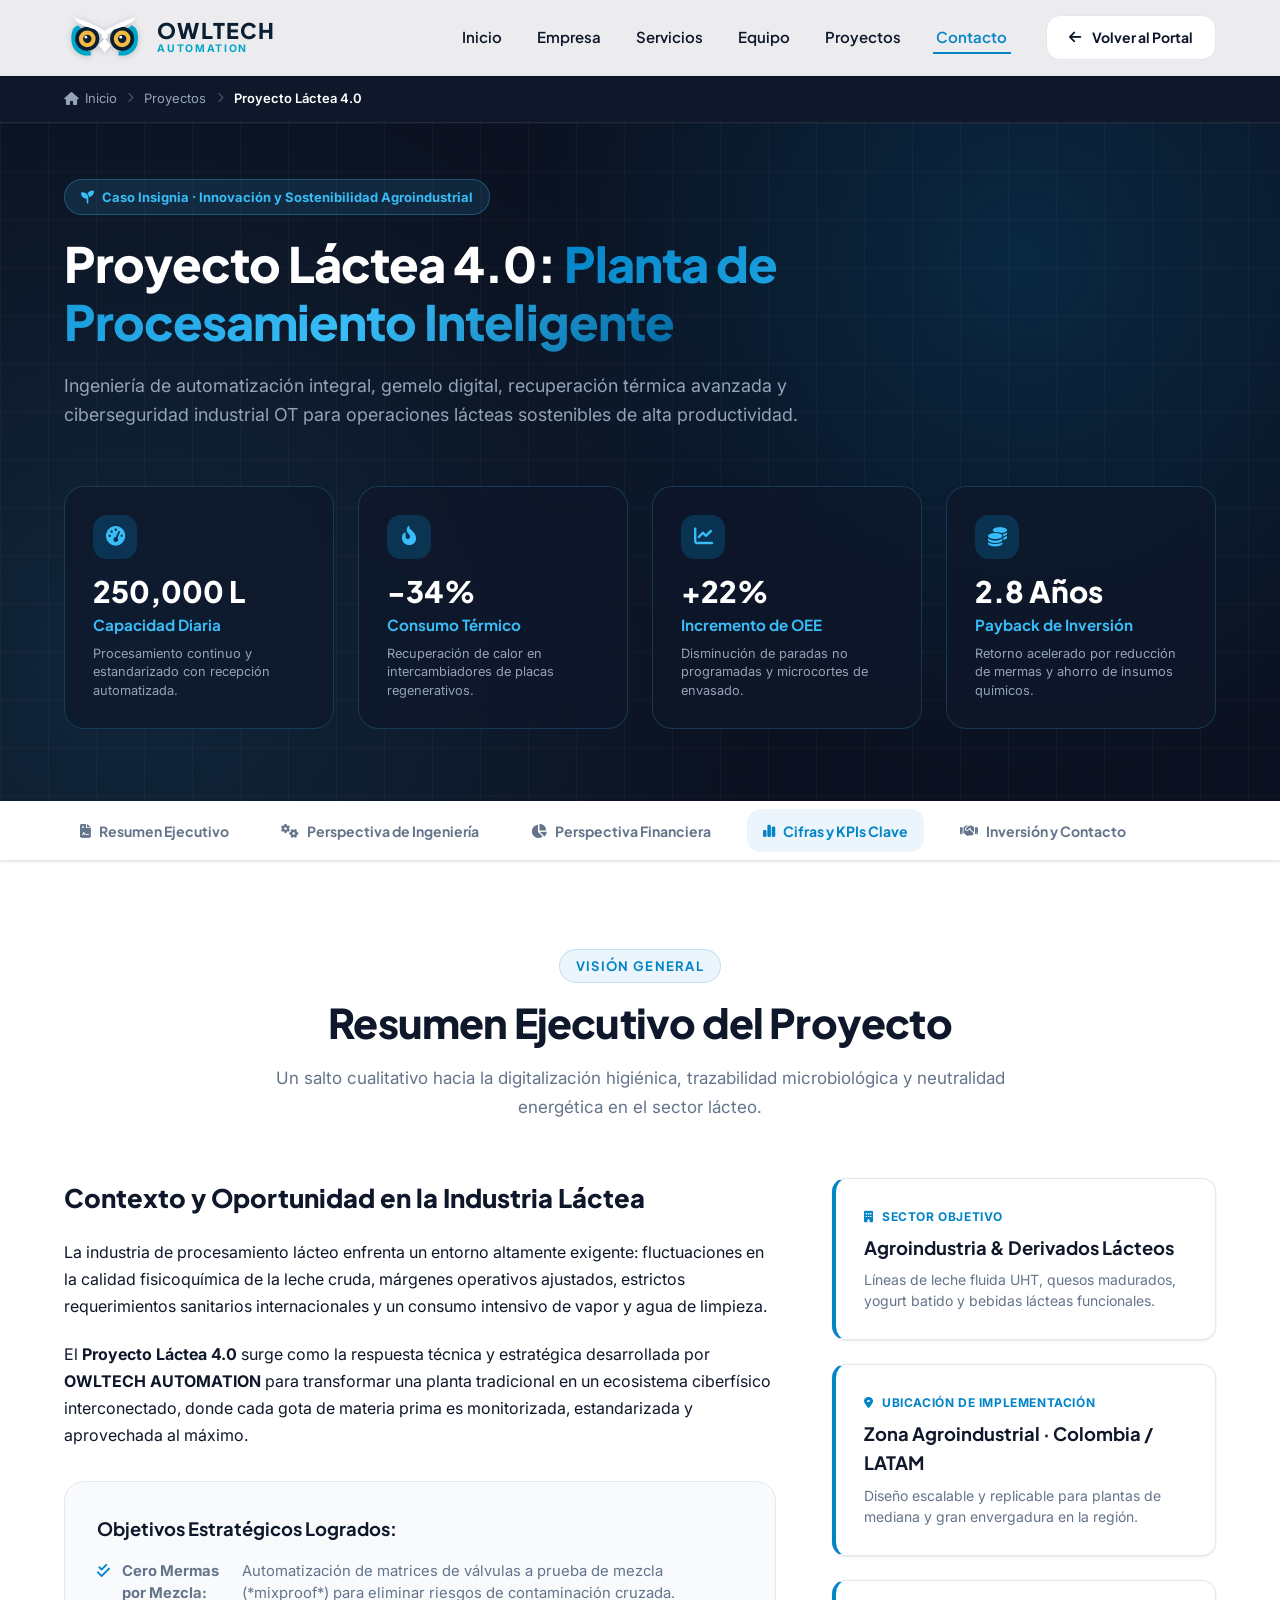
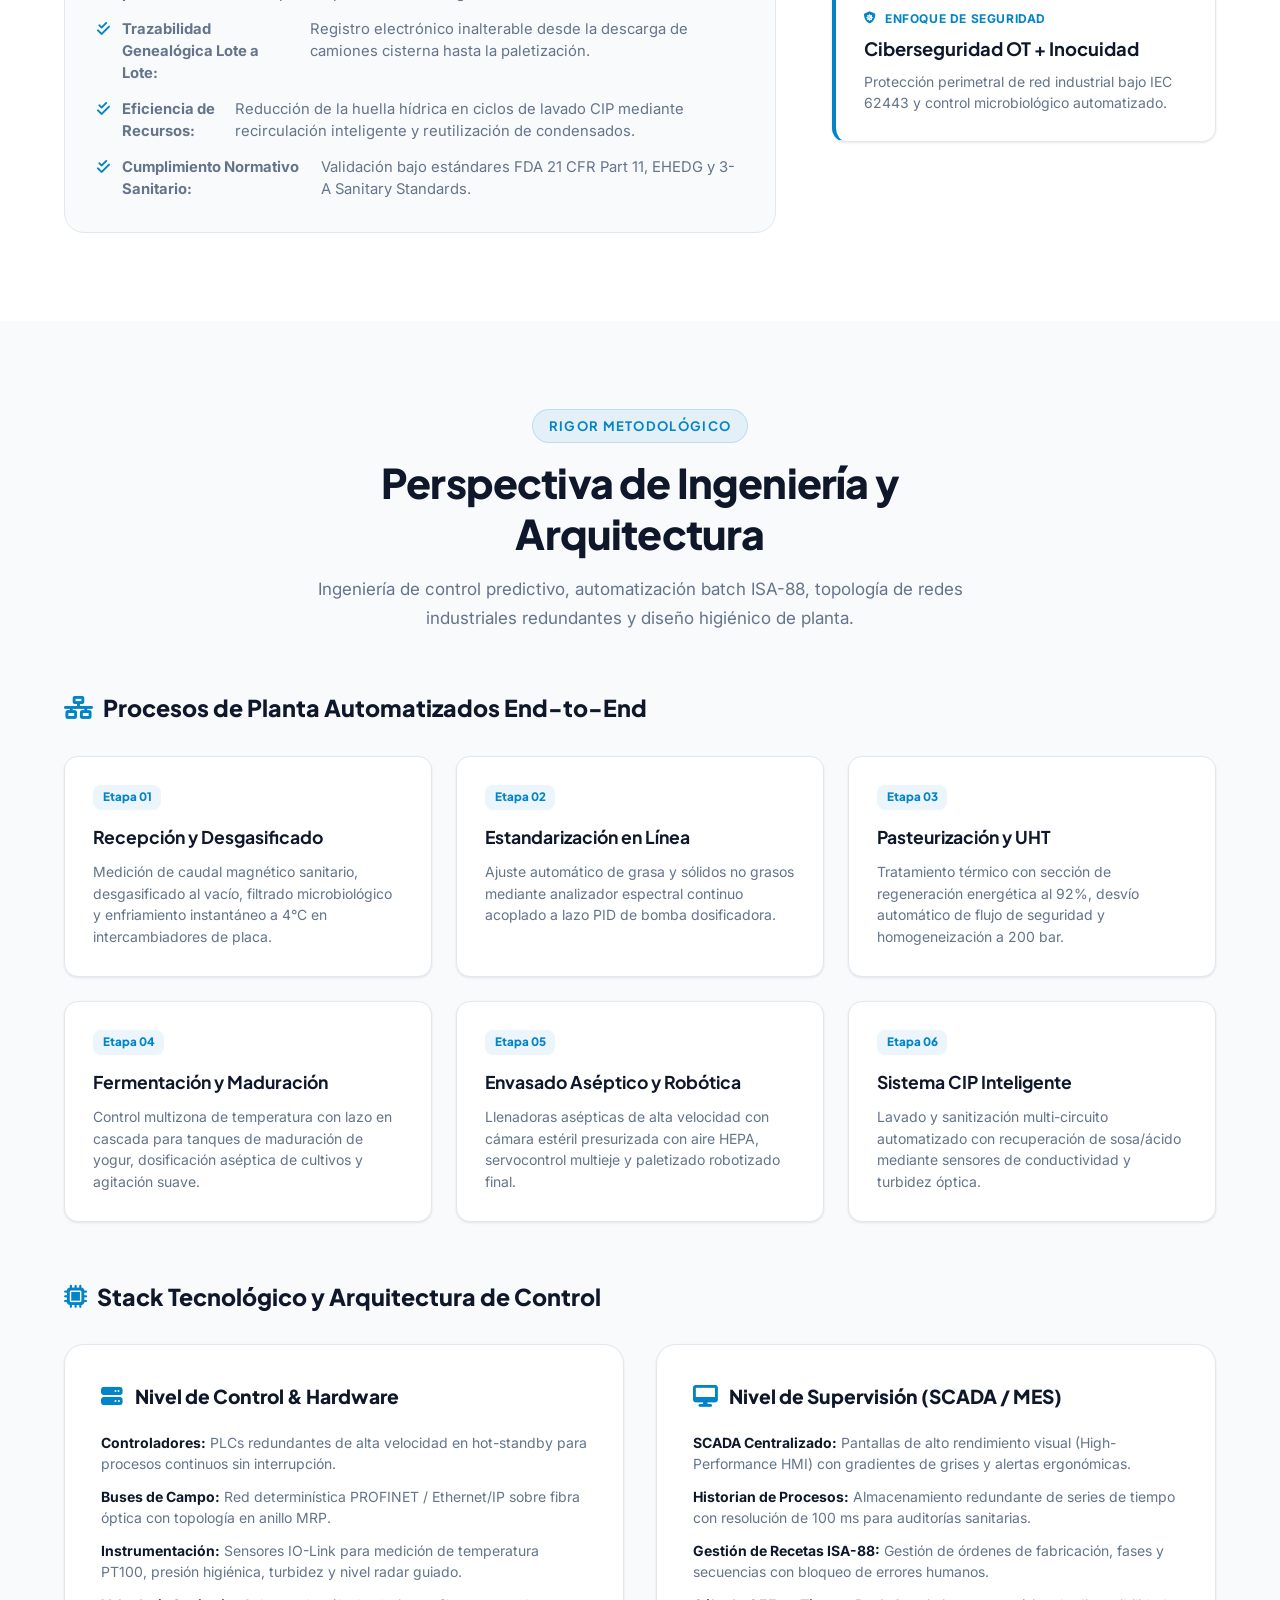
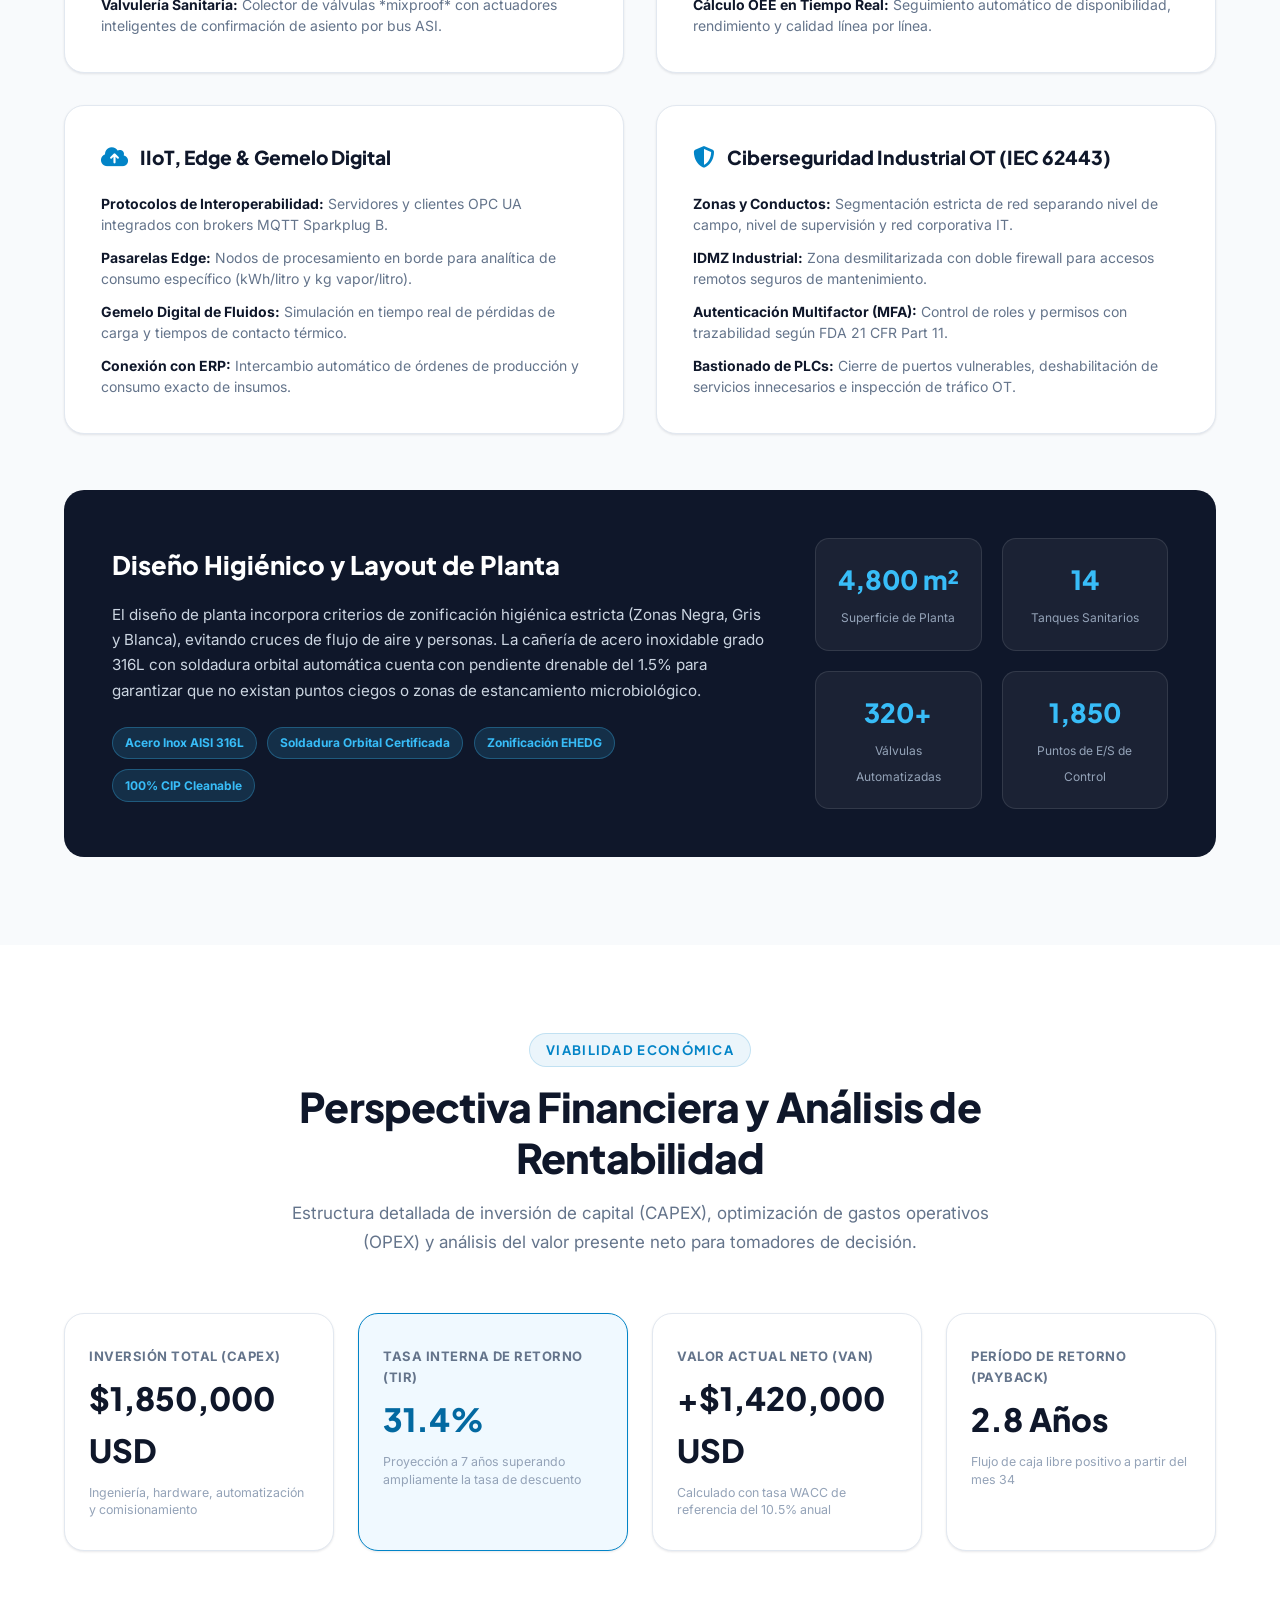
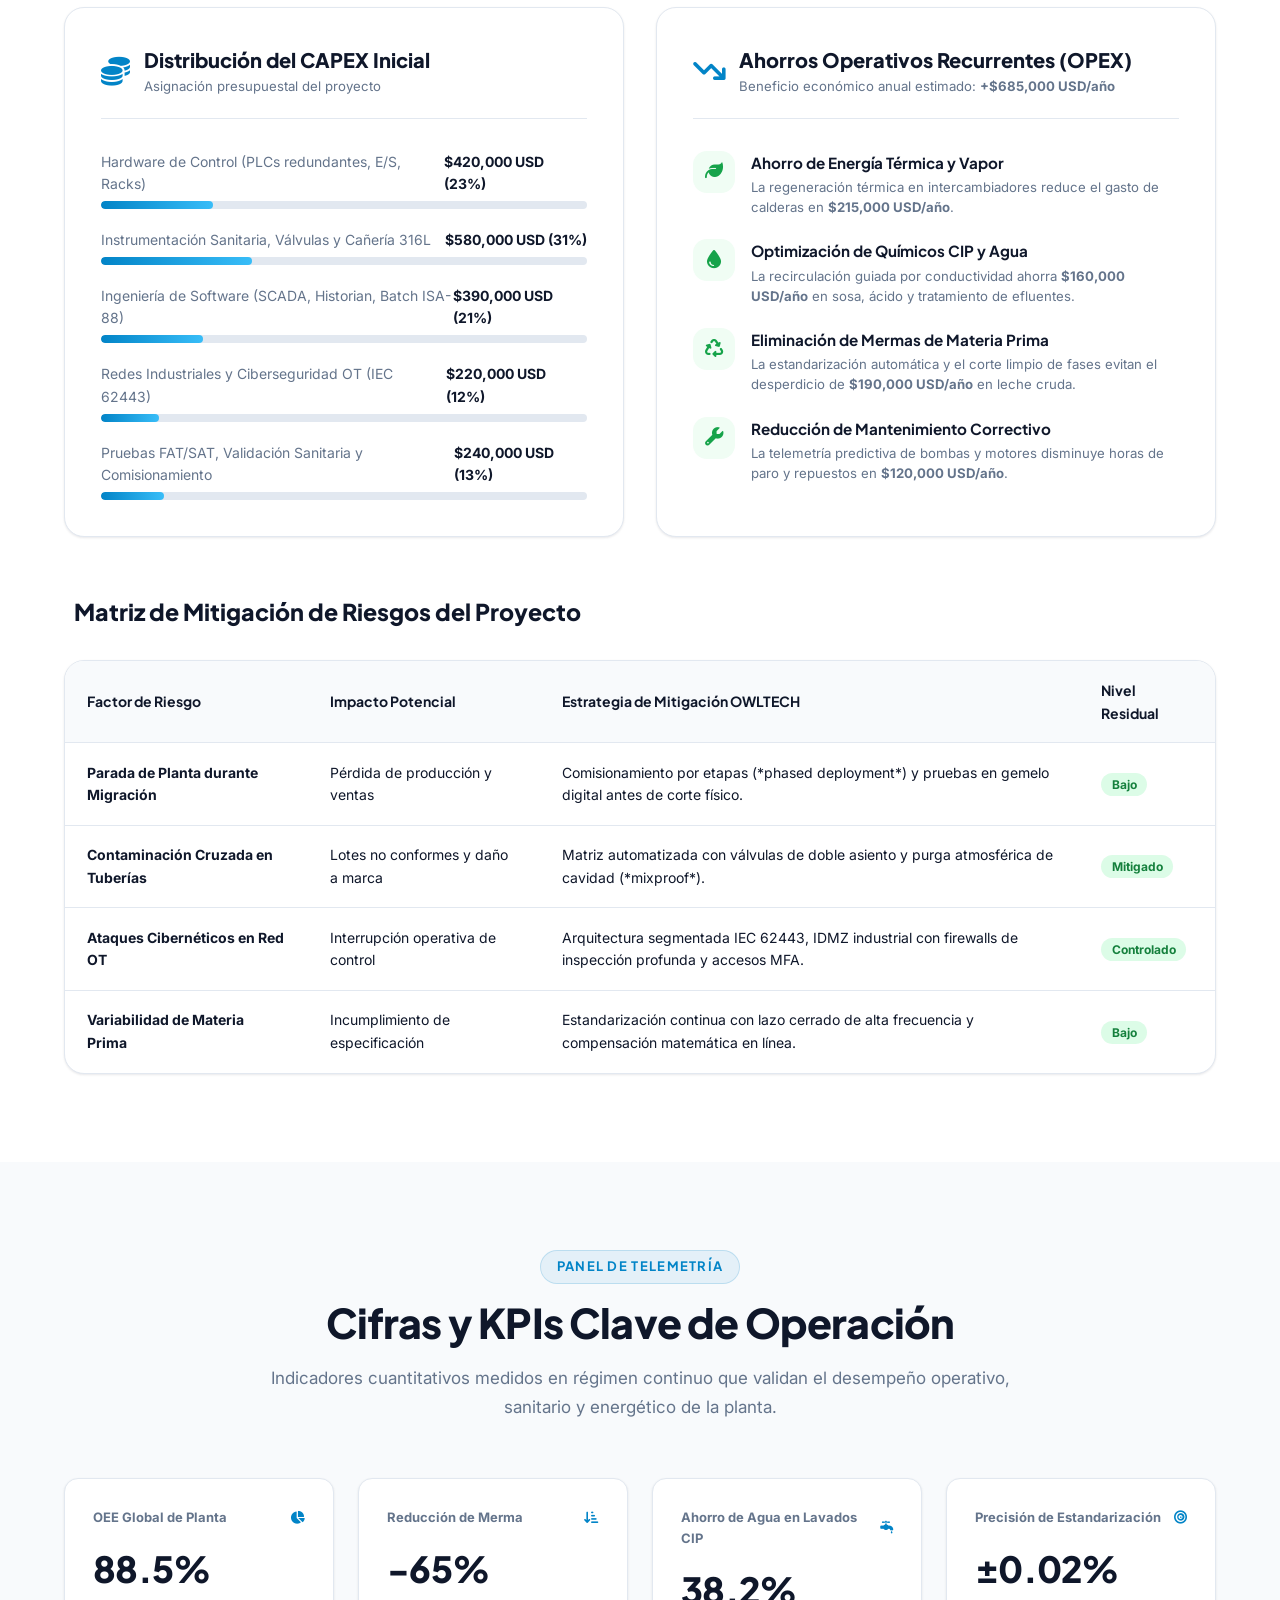
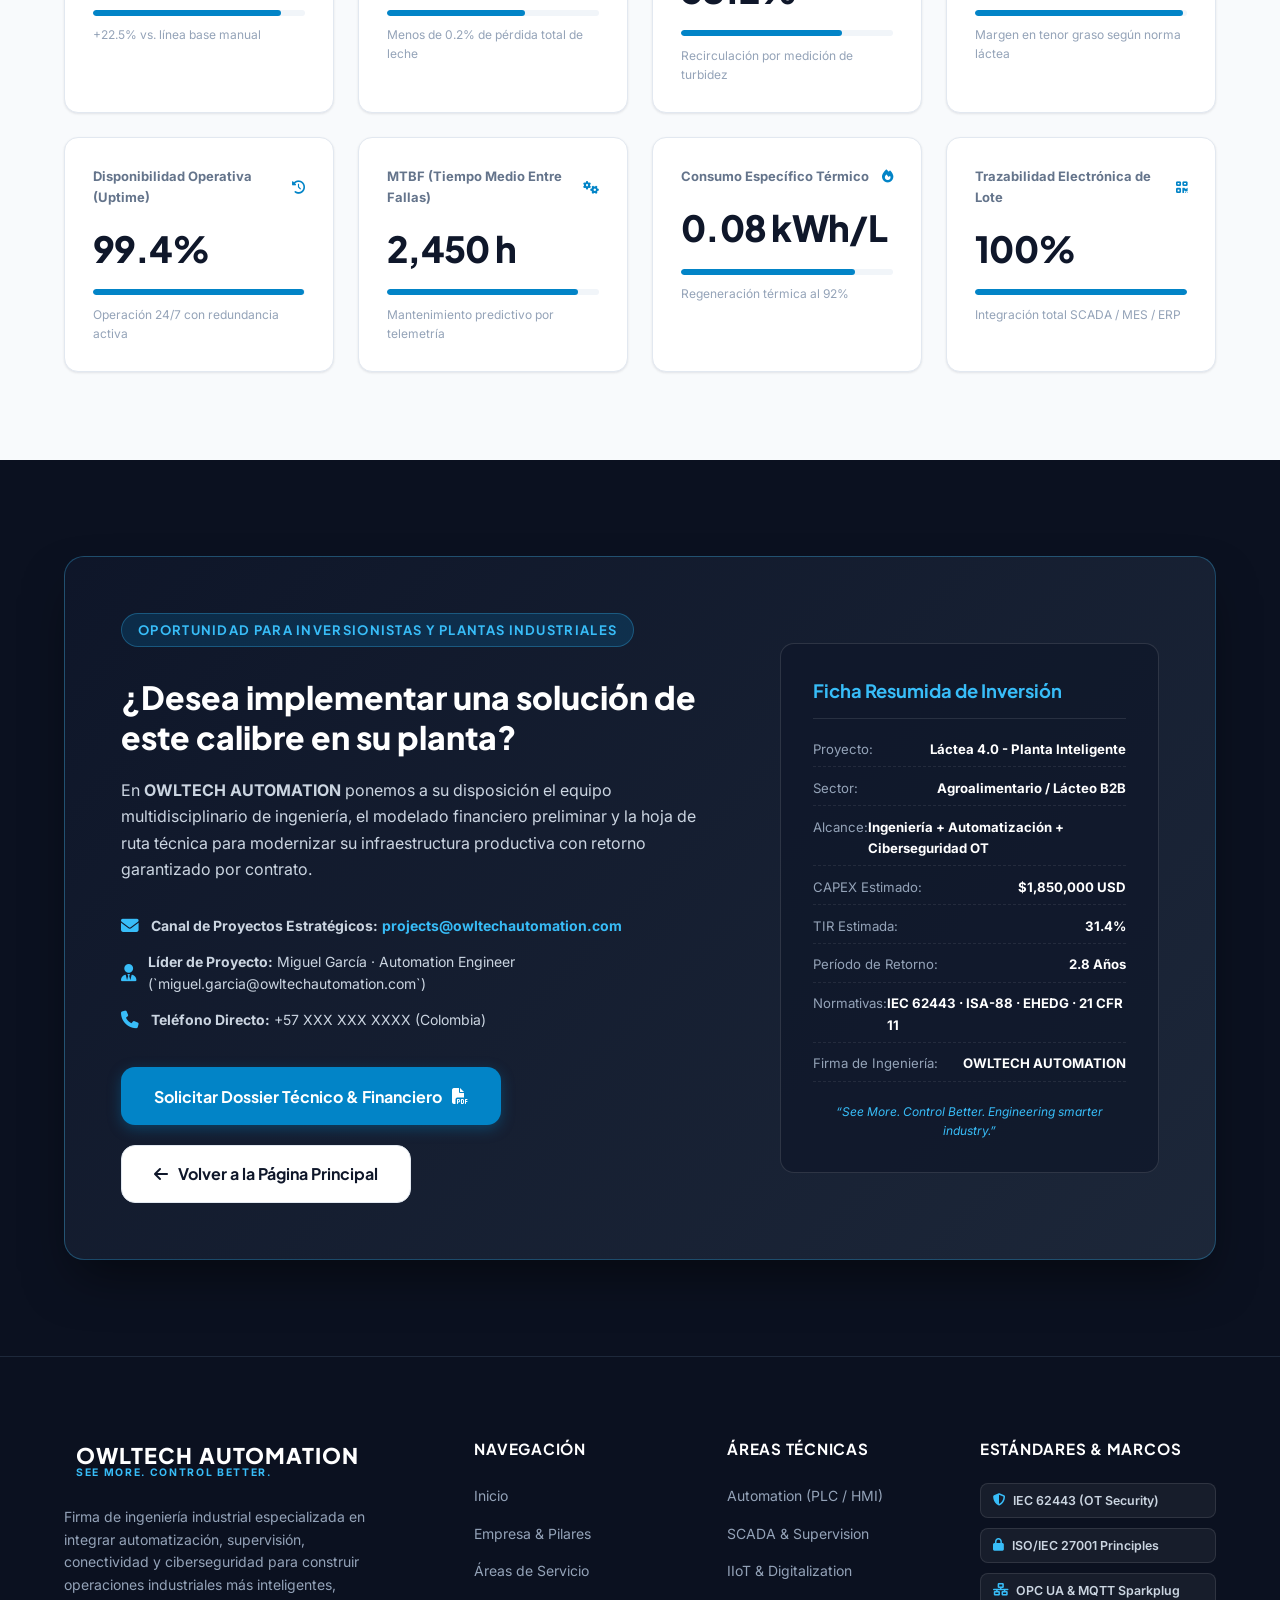
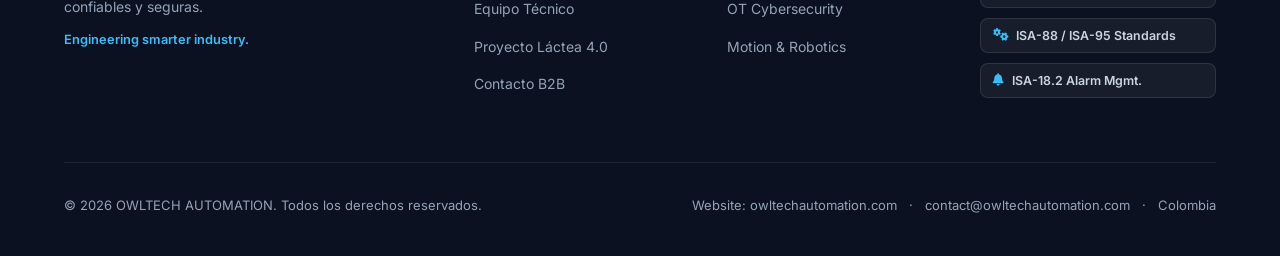
==== proyecto-lactea-40.html @ bbcc2d78 "Publicar sitio web OwlTech Automation" ====
<!DOCTYPE html>
<html lang="es">
<head>
  <meta charset="UTF-8">
  <meta name="viewport" content="width=device-width, initial-scale=1.0">
  <title>Proyecto Láctea 4.0: Planta de Procesamiento Inteligente | OWLTECH AUTOMATION</title>
  <meta name="description" content="Detalle técnico, arquitectura de ingeniería, análisis financiero y KPIs del Proyecto Láctea 4.0: Innovación y Sostenibilidad en la Industria Láctea por OwlTech Automation.">
  
  <!-- Google Fonts: Inter & Plus Jakarta Sans -->
  <link rel="preconnect" href="https://fonts.googleapis.com">
  <link rel="preconnect" href="https://fonts.gstatic.com">
  <link href="https://fonts.googleapis.com/css2?family=Inter:wght@300;400;500;600;700&family=Plus+Jakarta+Sans:wght@600;700;800&display=swap" rel="stylesheet">
  
  <!-- Font Awesome Icons -->
  <link rel="stylesheet" href="https://cdnjs.cloudflare.com/ajax/libs/font-awesome/6.5.1/css/all.min.css" integrity="sha512-DTOQO9RWCH3ppGqcWaEA1BIZOC6xxalwEsw9c2QQeAIftl+Vegovlnee1c9QX4TctnWMn13TZye+giMm8e2LwA==" crossorigin="anonymous" referrerpolicy="no-referrer" />

  <link rel="icon" type="image/svg+xml" href="favicon.svg">

  <!-- Estilos Principales -->
  <link rel="stylesheet" href="css/styles.css">
</head>
<body class="project-detail-body">

  <!-- =========================================================================
       HEADER / NAVEGACIÓN
       ========================================================================= -->
  <header class="site-header" id="siteHeader">
    <div class="container header-container">
      <a href="index.html" class="brand-link" aria-label="Ir a Inicio - OWLTECH AUTOMATION">
        <div class="logo-box" aria-label="Logo OWLTECH AUTOMATION">
          <svg id="owltech-owl-logo-detail" class="owl-logo-svg" xmlns="http://www.w3.org/2000/svg" viewBox="0 0 350 215" width="350" height="215" role="img" aria-labelledby="owl-title-d owl-desc-d">
            <title id="owl-title-d">OWLTECH Automation — Owl Mark</title>
            <desc id="owl-desc-d">Geometric owl symbol with cyan eye rings, amber irises and movable pupils.</desc>
            <!-- Left cyan outer ring -->
            <path id="left-cyan-ring-d" d="M41 66 C31 84 29 111 35 135 C42 160 63 177 91 183 L115 183 L115 165 C94 164 76 151 68 132 C59 111 63 87 79 70 L59 53 C52 57 46 61 41 66 Z" fill="#00A6C8"/>
            <!-- Right cyan outer ring -->
            <path id="right-cyan-ring-d" d="M309 66 C319 84 321 111 315 135 C308 160 287 177 259 183 L235 183 L235 165 C256 164 274 151 282 132 C291 111 287 87 271 70 L291 53 C298 57 304 61 309 66 Z" fill="#00A6C8"/>
            <!-- Left dark eye cavity -->
            <circle cx="100" cy="111" r="52" fill="#0B1F33"/>
            <!-- Right dark eye cavity -->
            <circle cx="250" cy="111" r="52" fill="#0B1F33"/>
            <!-- Left amber iris -->
            <circle cx="100" cy="111" r="36" fill="#F5B942"/>
            <!-- Right amber iris -->
            <circle cx="250" cy="111" r="36" fill="#F5B942"/>
            <!-- Left pupil -->
            <g id="left-pupil" transform="translate(0 0)">
              <circle cx="100" cy="111" r="18" fill="#0B1F33"/>
              <circle cx="94" cy="104" r="6" fill="#FFFFFF"/>
            </g>
            <!-- Right pupil -->
            <g id="right-pupil" transform="translate(0 0)">
              <circle cx="250" cy="111" r="18" fill="#0B1F33"/>
              <circle cx="244" cy="104" r="6" fill="#FFFFFF"/>
            </g>
            <!-- Main angular brow -->
            <path id="left-brow-d" d="M42 18 L91 34 L141 57 L175 76 L175 104 L137 72 L91 57 L58 40 Z" fill="#FFFFFF"/>
            <path id="right-brow-d" d="M308 18 L259 34 L209 57 L175 76 L175 104 L213 72 L259 57 L292 40 Z" fill="#FFFFFF"/>
            <!-- Central white face -->
            <path id="center-face-d" d="M175 76 L161 101 L175 117 L189 101 Z" fill="#FFFFFF"/>
            <!-- Central lower beak -->
            <path id="beak-d" d="M175 111 L148 138 L175 170 L202 138 Z" fill="#FFFFFF"/>
          </svg>
        </div>
        <div class="brand-info">
          <span class="brand-name">OWLTECH</span>
          <span class="brand-tag">AUTOMATION</span>
        </div>
      </a>

      <!-- Botón Hamburguesa Móvil -->
      <button class="nav-toggle" id="navToggle" aria-label="Abrir menú de navegación" aria-expanded="false">
        <span class="hamburger-bar"></span>
        <span class="hamburger-bar"></span>
        <span class="hamburger-bar"></span>
      </button>

      <!-- Menú de Navegación -->
      <nav class="main-nav" id="mainNav">
        <ul class="nav-list">
          <li class="nav-item"><a href="index.html#inicio" class="nav-link">Inicio</a></li>
          <li class="nav-item"><a href="index.html#empresa" class="nav-link">Empresa</a></li>
          <li class="nav-item"><a href="index.html#servicios" class="nav-link">Servicios</a></li>
          <li class="nav-item"><a href="index.html#equipo" class="nav-link">Equipo</a></li>
          <li class="nav-item"><a href="index.html#proyectos" class="nav-link active">Proyectos</a></li>
          <li class="nav-item"><a href="#contacto-proyecto" class="nav-link">Contacto</a></li>
        </ul>
        <div class="nav-cta-wrapper">
          <a href="index.html" class="btn btn-secondary nav-cta">
            <i class="fa-solid fa-arrow-left"></i>
            <span>Volver al Portal</span>
          </a>
        </div>
      </nav>
    </div>
  </header>

  <main>
    <!-- =========================================================================
         BREADCRUMBS
         ========================================================================= -->
    <div class="breadcrumb-bar">
      <div class="container">
        <nav class="breadcrumb-nav" aria-label="Ruta de navegación">
          <a href="index.html"><i class="fa-solid fa-house"></i> Inicio</a>
          <span class="separator"><i class="fa-solid fa-chevron-right"></i></span>
          <a href="index.html#proyectos">Proyectos</a>
          <span class="separator"><i class="fa-solid fa-chevron-right"></i></span>
          <span class="current">Proyecto Láctea 4.0</span>
        </nav>
      </div>
    </div>

    <!-- =========================================================================
         1. HERO SECTION (TÍTULO, SUBTÍTULO Y MÉTRICAS CLAVE DE IMPACTO)
         ========================================================================= -->
    <section class="detail-hero-section">
      <div class="detail-hero-bg-overlay"></div>
      <div class="container detail-hero-container">
        <div class="detail-hero-header">
          <div class="project-pill-badge">
            <i class="fa-solid fa-seedling"></i>
            <span>Caso Insignia · Innovación y Sostenibilidad Agroindustrial</span>
          </div>
          <h1 class="detail-hero-title">
            Proyecto Láctea 4.0: <span class="text-gradient">Planta de Procesamiento Inteligente</span>
          </h1>
          <p class="detail-hero-subtitle">
            Ingeniería de automatización integral, gemelo digital, recuperación térmica avanzada y ciberseguridad industrial OT para operaciones lácteas sostenibles de alta productividad.
          </p>
        </div>

        <!-- 4 Métricas Clave de Impacto del Proyecto -->
        <div class="detail-impact-metrics-grid">
          <div class="impact-metric-card">
            <div class="metric-icon-wrap"><i class="fa-solid fa-gauge-high"></i></div>
            <div class="metric-number">250,000 L</div>
            <div class="metric-title">Capacidad Diaria</div>
            <p class="metric-desc">Procesamiento continuo y estandarizado con recepción automatizada.</p>
          </div>

          <div class="impact-metric-card">
            <div class="metric-icon-wrap"><i class="fa-solid fa-fire-flame-curved"></i></div>
            <div class="metric-number">-34%</div>
            <div class="metric-title">Consumo Térmico</div>
            <p class="metric-desc">Recuperación de calor en intercambiadores de placas regenerativos.</p>
          </div>

          <div class="impact-metric-card">
            <div class="metric-icon-wrap"><i class="fa-solid fa-chart-line"></i></div>
            <div class="metric-number">+22%</div>
            <div class="metric-title">Incremento de OEE</div>
            <p class="metric-desc">Disminución de paradas no programadas y microcortes de envasado.</p>
          </div>

          <div class="impact-metric-card">
            <div class="metric-icon-wrap"><i class="fa-solid fa-coins"></i></div>
            <div class="metric-number">2.8 Años</div>
            <div class="metric-title">Payback de Inversión</div>
            <p class="metric-desc">Retorno acelerado por reducción de mermas y ahorro de insumos químicos.</p>
          </div>
        </div>

      </div>
    </section>

    <!-- Barra Rápida de Navegación Interna por Secciones -->
    <nav class="project-sections-nav" aria-label="Navegación de secciones del proyecto">
      <div class="container project-nav-container">
        <a href="#resumen-ejecutivo" class="sec-nav-link active"><i class="fa-solid fa-file-contract"></i> Resumen Ejecutivo</a>
        <a href="#perspectiva-ingenieria" class="sec-nav-link"><i class="fa-solid fa-gears"></i> Perspectiva de Ingeniería</a>
        <a href="#perspectiva-financiera" class="sec-nav-link"><i class="fa-solid fa-chart-pie"></i> Perspectiva Financiera</a>
        <a href="#cifras-kpis" class="sec-nav-link"><i class="fa-solid fa-chart-simple"></i> Cifras y KPIs Clave</a>
        <a href="#contacto-proyecto" class="sec-nav-link"><i class="fa-solid fa-handshake"></i> Inversión y Contacto</a>
      </div>
    </nav>

    <!-- =========================================================================
         2. RESUMEN EJECUTIVO (VISIÓN GENERAL DEL PROYECTO)
         ========================================================================= -->
    <section class="section detail-section" id="resumen-ejecutivo">
      <div class="container">
        <div class="section-header text-center">
          <span class="section-tag">Visión General</span>
          <h2 class="section-title">Resumen Ejecutivo del Proyecto</h2>
          <p class="section-subtitle">
            Un salto cualitativo hacia la digitalización higiénica, trazabilidad microbiológica y neutralidad energética en el sector lácteo.
          </p>
        </div>

        <div class="executive-grid">
          <div class="executive-text-col">
            <h3 class="exec-heading">Contexto y Oportunidad en la Industria Láctea</h3>
            <p>
              La industria de procesamiento lácteo enfrenta un entorno altamente exigente: fluctuaciones en la calidad fisicoquímica de la leche cruda, márgenes operativos ajustados, estrictos requerimientos sanitarios internacionales y un consumo intensivo de vapor y agua de limpieza.
            </p>
            <p>
              El <strong>Proyecto Láctea 4.0</strong> surge como la respuesta técnica y estratégica desarrollada por <strong>OWLTECH AUTOMATION</strong> para transformar una planta tradicional en un ecosistema ciberfísico interconectado, donde cada gota de materia prima es monitorizada, estandarizada y aprovechada al máximo.
            </p>

            <div class="exec-pillars-box">
              <h4>Objetivos Estratégicos Logrados:</h4>
              <ul class="exec-checklist">
                <li><i class="fa-solid fa-check-double"></i> <strong>Cero Mermas por Mezcla:</strong> Automatización de matrices de válvulas a prueba de mezcla (*mixproof*) para eliminar riesgos de contaminación cruzada.</li>
                <li><i class="fa-solid fa-check-double"></i> <strong>Trazabilidad Genealógica Lote a Lote:</strong> Registro electrónico inalterable desde la descarga de camiones cisterna hasta la paletización.</li>
                <li><i class="fa-solid fa-check-double"></i> <strong>Eficiencia de Recursos:</strong> Reducción de la huella hídrica en ciclos de lavado CIP mediante recirculación inteligente y reutilización de condensados.</li>
                <li><i class="fa-solid fa-check-double"></i> <strong>Cumplimiento Normativo Sanitario:</strong> Validación bajo estándares FDA 21 CFR Part 11, EHEDG y 3-A Sanitary Standards.</li>
              </ul>
            </div>
          </div>

          <div class="executive-cards-col">
            <div class="exec-fact-card">
              <div class="fact-header">
                <i class="fa-solid fa-building"></i>
                <span>Sector Objetivo</span>
              </div>
              <h4>Agroindustria & Derivados Lácteos</h4>
              <p>Líneas de leche fluida UHT, quesos madurados, yogurt batido y bebidas lácteas funcionales.</p>
            </div>

            <div class="exec-fact-card">
              <div class="fact-header">
                <i class="fa-solid fa-location-dot"></i>
                <span>Ubicación de Implementación</span>
              </div>
              <h4>Zona Agroindustrial · Colombia / LATAM</h4>
              <p>Diseño escalable y replicable para plantas de mediana y gran envergadura en la región.</p>
            </div>

            <div class="exec-fact-card">
              <div class="fact-header">
                <i class="fa-solid fa-shield-virus"></i>
                <span>Enfoque de Seguridad</span>
              </div>
              <h4>Ciberseguridad OT + Inocuidad</h4>
              <p>Protección perimetral de red industrial bajo IEC 62443 y control microbiológico automatizado.</p>
            </div>
          </div>
        </div>

      </div>
    </section>

    <!-- =========================================================================
         3. PERSPECTIVA DE INGENIERÍA (ARQUITECTURA, PROCESOS, TECNOLOGÍA Y DISEÑO)
         ========================================================================= -->
    <section class="section detail-section bg-alt" id="perspectiva-ingenieria">
      <div class="container">
        <div class="section-header text-center">
          <span class="section-tag">Rigor Metodológico</span>
          <h2 class="section-title">Perspectiva de Ingeniería y Arquitectura</h2>
          <p class="section-subtitle">
            Ingeniería de control predictivo, automatización batch ISA-88, topología de redes industriales redundantes y diseño higiénico de planta.
          </p>
        </div>

        <!-- 1. Flujo de Procesos Automatizados -->
        <div class="engineering-block">
          <h3 class="block-title"><i class="fa-solid fa-network-wired"></i> Procesos de Planta Automatizados End-to-End</h3>
          <div class="process-flow-grid">
            <div class="process-step-card">
              <span class="step-badge">Etapa 01</span>
              <h4>Recepción y Desgasificado</h4>
              <p>Medición de caudal magnético sanitario, desgasificado al vacío, filtrado microbiológico y enfriamiento instantáneo a 4°C en intercambiadores de placa.</p>
            </div>

            <div class="process-step-card">
              <span class="step-badge">Etapa 02</span>
              <h4>Estandarización en Línea</h4>
              <p>Ajuste automático de grasa y sólidos no grasos mediante analizador espectral continuo acoplado a lazo PID de bomba dosificadora.</p>
            </div>

            <div class="process-step-card">
              <span class="step-badge">Etapa 03</span>
              <h4>Pasteurización y UHT</h4>
              <p>Tratamiento térmico con sección de regeneración energética al 92%, desvío automático de flujo de seguridad y homogeneización a 200 bar.</p>
            </div>

            <div class="process-step-card">
              <span class="step-badge">Etapa 04</span>
              <h4>Fermentación y Maduración</h4>
              <p>Control multizona de temperatura con lazo en cascada para tanques de maduración de yogur, dosificación aséptica de cultivos y agitación suave.</p>
            </div>

            <div class="process-step-card">
              <span class="step-badge">Etapa 05</span>
              <h4>Envasado Aséptico y Robótica</h4>
              <p>Llenadoras asépticas de alta velocidad con cámara estéril presurizada con aire HEPA, servocontrol multieje y paletizado robotizado final.</p>
            </div>

            <div class="process-step-card">
              <span class="step-badge">Etapa 06</span>
              <h4>Sistema CIP Inteligente</h4>
              <p>Lavado y sanitización multi-circuito automatizado con recuperación de sosa/ácido mediante sensores de conductividad y turbidez óptica.</p>
            </div>
          </div>
        </div>

        <!-- 2. Arquitectura de Control y Tecnologías Aplicadas -->
        <div class="engineering-block" style="margin-top: 3.5rem;">
          <h3 class="block-title"><i class="fa-solid fa-microchip"></i> Stack Tecnológico y Arquitectura de Control</h3>
          <div class="tech-stack-details-grid">
            
            <div class="tech-spec-box">
              <div class="spec-header">
                <i class="fa-solid fa-server"></i>
                <h4>Nivel de Control & Hardware</h4>
              </div>
              <ul class="spec-list">
                <li><strong>Controladores:</strong> PLCs redundantes de alta velocidad en hot-standby para procesos continuos sin interrupción.</li>
                <li><strong>Buses de Campo:</strong> Red determinística PROFINET / Ethernet/IP sobre fibra óptica con topología en anillo MRP.</li>
                <li><strong>Instrumentación:</strong> Sensores IO-Link para medición de temperatura PT100, presión higiénica, turbidez y nivel radar guiado.</li>
                <li><strong>Valvulería Sanitaria:</strong> Colector de válvulas *mixproof* con actuadores inteligentes de confirmación de asiento por bus ASI.</li>
              </ul>
            </div>

            <div class="tech-spec-box">
              <div class="spec-header">
                <i class="fa-solid fa-desktop"></i>
                <h4>Nivel de Supervisión (SCADA / MES)</h4>
              </div>
              <ul class="spec-list">
                <li><strong>SCADA Centralizado:</strong> Pantallas de alto rendimiento visual (High-Performance HMI) con gradientes de grises y alertas ergonómicas.</li>
                <li><strong>Historian de Procesos:</strong> Almacenamiento redundante de series de tiempo con resolución de 100 ms para auditorías sanitarias.</li>
                <li><strong>Gestión de Recetas ISA-88:</strong> Gestión de órdenes de fabricación, fases y secuencias con bloqueo de errores humanos.</li>
                <li><strong>Cálculo OEE en Tiempo Real:</strong> Seguimiento automático de disponibilidad, rendimiento y calidad línea por línea.</li>
              </ul>
            </div>

            <div class="tech-spec-box">
              <div class="spec-header">
                <i class="fa-solid fa-cloud-arrow-up"></i>
                <h4>IIoT, Edge & Gemelo Digital</h4>
              </div>
              <ul class="spec-list">
                <li><strong>Protocolos de Interoperabilidad:</strong> Servidores y clientes OPC UA integrados con brokers MQTT Sparkplug B.</li>
                <li><strong>Pasarelas Edge:</strong> Nodos de procesamiento en borde para analítica de consumo específico (kWh/litro y kg vapor/litro).</li>
                <li><strong>Gemelo Digital de Fluidos:</strong> Simulación en tiempo real de pérdidas de carga y tiempos de contacto térmico.</li>
                <li><strong>Conexión con ERP:</strong> Intercambio automático de órdenes de producción y consumo exacto de insumos.</li>
              </ul>
            </div>

            <div class="tech-spec-box">
              <div class="spec-header">
                <i class="fa-solid fa-shield-halved"></i>
                <h4>Ciberseguridad Industrial OT (IEC 62443)</h4>
              </div>
              <ul class="spec-list">
                <li><strong>Zonas y Conductos:</strong> Segmentación estricta de red separando nivel de campo, nivel de supervisión y red corporativa IT.</li>
                <li><strong>IDMZ Industrial:</strong> Zona desmilitarizada con doble firewall para accesos remotos seguros de mantenimiento.</li>
                <li><strong>Autenticación Multifactor (MFA):</strong> Control de roles y permisos con trazabilidad según FDA 21 CFR Part 11.</li>
                <li><strong>Bastionado de PLCs:</strong> Cierre de puertos vulnerables, deshabilitación de servicios innecesarios e inspección de tráfico OT.</li>
              </ul>
            </div>

          </div>
        </div>

        <!-- 3. Diseño y Layout de Planta Higiénico -->
        <div class="layout-showcase-box" style="margin-top: 3.5rem;">
          <div class="layout-text">
            <h3>Diseño Higiénico y Layout de Planta</h3>
            <p>
              El diseño de planta incorpora criterios de zonificación higiénica estricta (Zonas Negra, Gris y Blanca), evitando cruces de flujo de aire y personas. La cañería de acero inoxidable grado 316L con soldadura orbital automática cuenta con pendiente drenable del 1.5% para garantizar que no existan puntos ciegos o zonas de estancamiento microbiológico.
            </p>
            <div class="layout-tags">
              <span class="badge-tag">Acero Inox AISI 316L</span>
              <span class="badge-tag">Soldadura Orbital Certificada</span>
              <span class="badge-tag">Zonificación EHEDG</span>
              <span class="badge-tag">100% CIP Cleanable</span>
            </div>
          </div>
          <div class="layout-stats">
            <div class="stat-mini">
              <strong>4,800 m²</strong>
              <span>Superficie de Planta</span>
            </div>
            <div class="stat-mini">
              <strong>14</strong>
              <span>Tanques Sanitarios</span>
            </div>
            <div class="stat-mini">
              <strong>320+</strong>
              <span>Válvulas Automatizadas</span>
            </div>
            <div class="stat-mini">
              <strong>1,850</strong>
              <span>Puntos de E/S de Control</span>
            </div>
          </div>
        </div>

      </div>
    </section>

    <!-- =========================================================================
         4. PERSPECTIVA FINANCIERA (INVERSIÓN, COSTOS, ROI Y RENTABILIDAD)
         ========================================================================= -->
    <section class="section detail-section" id="perspectiva-financiera">
      <div class="container">
        <div class="section-header text-center">
          <span class="section-tag">Viabilidad Económica</span>
          <h2 class="section-title">Perspectiva Financiera y Análisis de Rentabilidad</h2>
          <p class="section-subtitle">
            Estructura detallada de inversión de capital (CAPEX), optimización de gastos operativos (OPEX) y análisis del valor presente neto para tomadores de decisión.
          </p>
        </div>

        <!-- Resumen de Indicadores Financieros Clave -->
        <div class="financial-summary-cards">
          <div class="fin-card">
            <span class="fin-label">Inversión Total (CAPEX)</span>
            <div class="fin-value">$1,850,000 USD</div>
            <span class="fin-sub">Ingeniería, hardware, automatización y comisionamiento</span>
          </div>

          <div class="fin-card highlight-fin">
            <span class="fin-label">Tasa Interna de Retorno (TIR)</span>
            <div class="fin-value">31.4%</div>
            <span class="fin-sub">Proyección a 7 años superando ampliamente la tasa de descuento</span>
          </div>

          <div class="fin-card">
            <span class="fin-label">Valor Actual Neto (VAN)</span>
            <div class="fin-value">+$1,420,000 USD</div>
            <span class="fin-sub">Calculado con tasa WACC de referencia del 10.5% anual</span>
          </div>

          <div class="fin-card">
            <span class="fin-label">Período de Retorno (Payback)</span>
            <div class="fin-value">2.8 Años</div>
            <span class="fin-sub">Flujo de caja libre positivo a partir del mes 34</span>
          </div>
        </div>

        <!-- Comparativa CAPEX vs Ahorros OPEX -->
        <div class="capex-opex-breakdown-grid" style="margin-top: 3.5rem;">
          
          <!-- Desglose CAPEX -->
          <div class="breakdown-card">
            <div class="breakdown-header">
              <i class="fa-solid fa-coins"></i>
              <div>
                <h4>Distribución del CAPEX Inicial</h4>
                <p>Asignación presupuestal del proyecto</p>
              </div>
            </div>

            <div class="budget-items-list">
              <div class="budget-item">
                <div class="budget-info">
                  <span>Hardware de Control (PLCs redundantes, E/S, Racks)</span>
                  <strong>$420,000 USD (23%)</strong>
                </div>
                <div class="budget-bar"><div class="budget-fill" style="width: 23%;"></div></div>
              </div>

              <div class="budget-item">
                <div class="budget-info">
                  <span>Instrumentación Sanitaria, Válvulas y Cañería 316L</span>
                  <strong>$580,000 USD (31%)</strong>
                </div>
                <div class="budget-bar"><div class="budget-fill" style="width: 31%;"></div></div>
              </div>

              <div class="budget-item">
                <div class="budget-info">
                  <span>Ingeniería de Software (SCADA, Historian, Batch ISA-88)</span>
                  <strong>$390,000 USD (21%)</strong>
                </div>
                <div class="budget-bar"><div class="budget-fill" style="width: 21%;"></div></div>
              </div>

              <div class="budget-item">
                <div class="budget-info">
                  <span>Redes Industriales y Ciberseguridad OT (IEC 62443)</span>
                  <strong>$220,000 USD (12%)</strong>
                </div>
                <div class="budget-bar"><div class="budget-fill" style="width: 12%;"></div></div>
              </div>

              <div class="budget-item">
                <div class="budget-info">
                  <span>Pruebas FAT/SAT, Validación Sanitaria y Comisionamiento</span>
                  <strong>$240,000 USD (13%)</strong>
                </div>
                <div class="budget-bar"><div class="budget-fill" style="width: 13%;"></div></div>
              </div>
            </div>
          </div>

          <!-- Ahorros Operativos Anuales (OPEX) -->
          <div class="breakdown-card">
            <div class="breakdown-header">
              <i class="fa-solid fa-arrow-trend-down"></i>
              <div>
                <h4>Ahorros Operativos Recurrentes (OPEX)</h4>
                <p>Beneficio económico anual estimado: <strong>+$685,000 USD/año</strong></p>
              </div>
            </div>

            <div class="opex-savings-list">
              <div class="opex-item">
                <div class="opex-icon"><i class="fa-solid fa-leaf"></i></div>
                <div class="opex-text">
                  <h5>Ahorro de Energía Térmica y Vapor</h5>
                  <p>La regeneración térmica en intercambiadores reduce el gasto de calderas en <strong>$215,000 USD/año</strong>.</p>
                </div>
              </div>

              <div class="opex-item">
                <div class="opex-icon"><i class="fa-solid fa-droplet"></i></div>
                <div class="opex-text">
                  <h5>Optimización de Químicos CIP y Agua</h5>
                  <p>La recirculación guiada por conductividad ahorra <strong>$160,000 USD/año</strong> en sosa, ácido y tratamiento de efluentes.</p>
                </div>
              </div>

              <div class="opex-item">
                <div class="opex-icon"><i class="fa-solid fa-recycle"></i></div>
                <div class="opex-text">
                  <h5>Eliminación de Mermas de Materia Prima</h5>
                  <p>La estandarización automática y el corte limpio de fases evitan el desperdicio de <strong>$190,000 USD/año</strong> en leche cruda.</p>
                </div>
              </div>

              <div class="opex-item">
                <div class="opex-icon"><i class="fa-solid fa-wrench"></i></div>
                <div class="opex-text">
                  <h5>Reducción de Mantenimiento Correctivo</h5>
                  <p>La telemetría predictiva de bombas y motores disminuye horas de paro y repuestos en <strong>$120,000 USD/año</strong>.</p>
                </div>
              </div>
            </div>
          </div>

        </div>

        <!-- Matriz de Mitigación de Riesgos -->
        <div class="risk-matrix-wrapper" style="margin-top: 3.5rem;">
          <h3 class="block-title"><i class="fa-solid fa-shield-check"></i> Matriz de Mitigación de Riesgos del Proyecto</h3>
          <div class="risk-table-responsive">
            <table class="corporate-table">
              <thead>
                <tr>
                  <th>Factor de Riesgo</th>
                  <th>Impacto Potencial</th>
                  <th>Estrategia de Mitigación OWLTECH</th>
                  <th>Nivel Residual</th>
                </tr>
              </thead>
              <tbody>
                <tr>
                  <td><strong>Parada de Planta durante Migración</strong></td>
                  <td>Pérdida de producción y ventas</td>
                  <td>Comisionamiento por etapas (*phased deployment*) y pruebas en gemelo digital antes de corte físico.</td>
                  <td><span class="status-low">Bajo</span></td>
                </tr>
                <tr>
                  <td><strong>Contaminación Cruzada en Tuberías</strong></td>
                  <td>Lotes no conformes y daño a marca</td>
                  <td>Matriz automatizada con válvulas de doble asiento y purga atmosférica de cavidad (*mixproof*).</td>
                  <td><span class="status-low">Mitigado</span></td>
                </tr>
                <tr>
                  <td><strong>Ataques Cibernéticos en Red OT</strong></td>
                  <td>Interrupción operativa de control</td>
                  <td>Arquitectura segmentada IEC 62443, IDMZ industrial con firewalls de inspección profunda y accesos MFA.</td>
                  <td><span class="status-low">Controlado</span></td>
                </tr>
                <tr>
                  <td><strong>Variabilidad de Materia Prima</strong></td>
                  <td>Incumplimiento de especificación</td>
                  <td>Estandarización continua con lazo cerrado de alta frecuencia y compensación matemática en línea.</td>
                  <td><span class="status-low">Bajo</span></td>
                </tr>
              </tbody>
            </table>
          </div>
        </div>

      </div>
    </section>

    <!-- =========================================================================
         5. CIFRAS Y KPIS CLAVE (INDICADORES DE PRODUCCIÓN, CAPACIDAD Y EFICIENCIA)
         ========================================================================= -->
    <section class="section detail-section bg-alt" id="cifras-kpis">
      <div class="container">
        <div class="section-header text-center">
          <span class="section-tag">Panel de Telemetría</span>
          <h2 class="section-title">Cifras y KPIs Clave de Operación</h2>
          <p class="section-subtitle">
            Indicadores cuantitativos medidos en régimen continuo que validan el desempeño operativo, sanitario y energético de la planta.
          </p>
        </div>

        <!-- Tablero de Métricas de 8 Indicadores -->
        <div class="kpis-dashboard-grid">
          
          <div class="kpi-dash-card">
            <div class="kpi-top">
              <span class="kpi-label">OEE Global de Planta</span>
              <i class="fa-solid fa-chart-pie"></i>
            </div>
            <div class="kpi-main-val">88.5%</div>
            <div class="kpi-progress-bar"><div class="kpi-fill" style="width: 88.5%;"></div></div>
            <span class="kpi-note">+22.5% vs. línea base manual</span>
          </div>

          <div class="kpi-dash-card">
            <div class="kpi-top">
              <span class="kpi-label">Reducción de Merma</span>
              <i class="fa-solid fa-arrow-down-short-wide"></i>
            </div>
            <div class="kpi-main-val">-65%</div>
            <div class="kpi-progress-bar"><div class="kpi-fill" style="width: 65%;"></div></div>
            <span class="kpi-note">Menos de 0.2% de pérdida total de leche</span>
          </div>

          <div class="kpi-dash-card">
            <div class="kpi-top">
              <span class="kpi-label">Ahorro de Agua en Lavados CIP</span>
              <i class="fa-solid fa-faucet-drip"></i>
            </div>
            <div class="kpi-main-val">38.2%</div>
            <div class="kpi-progress-bar"><div class="kpi-fill" style="width: 76%;"></div></div>
            <span class="kpi-note">Recirculación por medición de turbidez</span>
          </div>

          <div class="kpi-dash-card">
            <div class="kpi-top">
              <span class="kpi-label">Precisión de Estandarización</span>
              <i class="fa-solid fa-bullseye"></i>
            </div>
            <div class="kpi-main-val">±0.02%</div>
            <div class="kpi-progress-bar"><div class="kpi-fill" style="width: 98%;"></div></div>
            <span class="kpi-note">Margen en tenor graso según norma láctea</span>
          </div>

          <div class="kpi-dash-card">
            <div class="kpi-top">
              <span class="kpi-label">Disponibilidad Operativa (Uptime)</span>
              <i class="fa-solid fa-clock-rotate-left"></i>
            </div>
            <div class="kpi-main-val">99.4%</div>
            <div class="kpi-progress-bar"><div class="kpi-fill" style="width: 99.4%;"></div></div>
            <span class="kpi-note">Operación 24/7 con redundancia activa</span>
          </div>

          <div class="kpi-dash-card">
            <div class="kpi-top">
              <span class="kpi-label">MTBF (Tiempo Medio Entre Fallas)</span>
              <i class="fa-solid fa-gears"></i>
            </div>
            <div class="kpi-main-val">2,450 h</div>
            <div class="kpi-progress-bar"><div class="kpi-fill" style="width: 90%;"></div></div>
            <span class="kpi-note">Mantenimiento predictivo por telemetría</span>
          </div>

          <div class="kpi-dash-card">
            <div class="kpi-top">
              <span class="kpi-label">Consumo Específico Térmico</span>
              <i class="fa-solid fa-fire"></i>
            </div>
            <div class="kpi-main-val">0.08 kWh/L</div>
            <div class="kpi-progress-bar"><div class="kpi-fill" style="width: 82%;"></div></div>
            <span class="kpi-note">Regeneración térmica al 92%</span>
          </div>

          <div class="kpi-dash-card">
            <div class="kpi-top">
              <span class="kpi-label">Trazabilidad Electrónica de Lote</span>
              <i class="fa-solid fa-qrcode"></i>
            </div>
            <div class="kpi-main-val">100%</div>
            <div class="kpi-progress-bar"><div class="kpi-fill" style="width: 100%;"></div></div>
            <span class="kpi-note">Integración total SCADA / MES / ERP</span>
          </div>

        </div>

      </div>
    </section>

    <!-- =========================================================================
         6. LLAMADO A LA ACCIÓN FINAL / CONTACTO PARA INVERSIONISTAS E INTERESADOS
         ========================================================================= -->
    <section class="section detail-cta-section" id="contacto-proyecto">
      <div class="container">
        <div class="detail-cta-card">
          <div class="cta-inner-grid">
            
            <div class="cta-text-side">
              <span class="section-tag" style="background: rgba(2,132,199,0.2); color: #38bdf8; border-color: rgba(56,189,248,0.3);">
                Oportunidad para Inversionistas y Plantas Industriales
              </span>
              <h2 class="cta-title">
                ¿Desea implementar una solución de este calibre en su planta?
              </h2>
              <p class="cta-desc">
                En <strong>OWLTECH AUTOMATION</strong> ponemos a su disposición el equipo multidisciplinario de ingeniería, el modelado financiero preliminar y la hoja de ruta técnica para modernizar su infraestructura productiva con retorno garantizado por contrato.
              </p>

              <div class="cta-contact-details">
                <div class="cta-detail-item">
                  <i class="fa-solid fa-envelope"></i>
                  <div>
                    <strong>Canal de Proyectos Estratégicos:</strong>
                    <a href="mailto:projects@owltechautomation.com">projects@owltechautomation.com</a>
                  </div>
                </div>
                <div class="cta-detail-item">
                  <i class="fa-solid fa-user-tie"></i>
                  <div>
                    <strong>Líder de Proyecto:</strong>
                    <span>Miguel García · Automation Engineer (`miguel.garcia@owltechautomation.com`)</span>
                  </div>
                </div>
                <div class="cta-detail-item">
                  <i class="fa-solid fa-phone"></i>
                  <div>
                    <strong>Teléfono Directo:</strong>
                    <span>+57 XXX XXX XXXX (Colombia)</span>
                  </div>
                </div>
              </div>

              <div class="cta-actions-row">
                <a href="index.html#contacto" class="btn btn-primary btn-lg">
                  <span>Solicitar Dossier Técnico & Financiero</span>
                  <i class="fa-solid fa-file-pdf"></i>
                </a>
                <a href="index.html" class="btn btn-secondary btn-lg">
                  <i class="fa-solid fa-arrow-left"></i>
                  <span>Volver a la Página Principal</span>
                </a>
              </div>
            </div>

            <!-- Caja de Resumen Ejecutivo de Inversión -->
            <div class="cta-summary-box">
              <h4>Ficha Resumida de Inversión</h4>
              <ul class="summary-list">
                <li><span>Proyecto:</span> <strong>Láctea 4.0 - Planta Inteligente</strong></li>
                <li><span>Sector:</span> <strong>Agroalimentario / Lácteo B2B</strong></li>
                <li><span>Alcance:</span> <strong>Ingeniería + Automatización + Ciberseguridad OT</strong></li>
                <li><span>CAPEX Estimado:</span> <strong>$1,850,000 USD</strong></li>
                <li><span>TIR Estimada:</span> <strong>31.4%</strong></li>
                <li><span>Período de Retorno:</span> <strong>2.8 Años</strong></li>
                <li><span>Normativas:</span> <strong>IEC 62443 · ISA-88 · EHEDG · 21 CFR 11</strong></li>
                <li><span>Firma de Ingeniería:</span> <strong>OWLTECH AUTOMATION</strong></li>
              </ul>
              <div class="summary-quote">
                <em>“See More. Control Better. Engineering smarter industry.”</em>
              </div>
            </div>

          </div>
        </div>
      </div>
    </section>

  </main>

  <!-- =========================================================================
       FOOTER CORPORATIVO
       ========================================================================= -->
  <footer class="site-footer">
    <div class="container footer-container">
      <div class="footer-top">
        <div class="footer-brand">
          <div class="brand-link footer-brand-link">
            <div class="logo-box">
              <svg class="logo-icon" viewBox="0 0 40 40" fill="none">
                <rect width="40" height="40" rx="10" fill="#0284C7"/>
                <path d="M12 28L20 12L28 28H23L20 22L17 28H12Z" fill="#FFFFFF"/>
                <circle cx="20" cy="18" r="2.5" fill="#38BDF8"/>
              </svg>
            </div>
            <div class="brand-info">
              <span class="brand-name">OWLTECH AUTOMATION</span>
              <span class="brand-tag">SEE MORE. CONTROL BETTER.</span>
            </div>
          </div>
          <p class="footer-tagline">
            Firma de ingeniería industrial especializada en integrar automatización, supervisión, conectividad y ciberseguridad para construir operaciones industriales más inteligentes, confiables y seguras.
          </p>
          <p style="font-size: 0.8rem; color: #38bdf8; margin-top: 0.75rem; font-weight: 600;">
            Engineering smarter industry.
          </p>
        </div>

        <div class="footer-links-col">
          <h4 class="footer-col-title">Navegación</h4>
          <ul class="footer-nav">
            <li><a href="index.html#inicio">Inicio</a></li>
            <li><a href="index.html#empresa">Empresa & Pilares</a></li>
            <li><a href="index.html#servicios">Áreas de Servicio</a></li>
            <li><a href="index.html#equipo">Equipo Técnico</a></li>
            <li><a href="index.html#proyectos">Proyecto Láctea 4.0</a></li>
            <li><a href="index.html#contacto">Contacto B2B</a></li>
          </ul>
        </div>

        <div class="footer-links-col">
          <h4 class="footer-col-title">Áreas Técnicas</h4>
          <ul class="footer-nav">
            <li><a href="index.html#servicios">Automation (PLC / HMI)</a></li>
            <li><a href="index.html#servicios">SCADA & Supervision</a></li>
            <li><a href="index.html#servicios">IIoT & Digitalization</a></li>
            <li><a href="index.html#servicios">OT Cybersecurity</a></li>
            <li><a href="index.html#servicios">Motion & Robotics</a></li>
          </ul>
        </div>

        <div class="footer-links-col">
          <h4 class="footer-col-title">Estándares & Marcos</h4>
          <div class="certifications-badge-list">
            <div class="cert-item"><i class="fa-solid fa-shield-halved"></i> IEC 62443 (OT Security)</div>
            <div class="cert-item"><i class="fa-solid fa-lock"></i> ISO/IEC 27001 Principles</div>
            <div class="cert-item"><i class="fa-solid fa-network-wired"></i> OPC UA & MQTT Sparkplug</div>
            <div class="cert-item"><i class="fa-solid fa-gears"></i> ISA-88 / ISA-95 Standards</div>
            <div class="cert-item"><i class="fa-solid fa-bell"></i> ISA-18.2 Alarm Mgmt.</div>
          </div>
        </div>
      </div>

      <div class="footer-bottom">
        <p class="copyright">
          &copy; 2026 OWLTECH AUTOMATION. Todos los derechos reservados.
        </p>
        <div class="footer-legal">
          <span>Website: owltechautomation.com</span>
          <span>·</span>
          <span>contact@owltechautomation.com</span>
          <span>·</span>
          <span>Colombia</span>
        </div>
      </div>
    </div>
  </footer>

  <!-- Scripts -->
  <script src="js/main.js?v=3"></script>
</body>
</html>
---- css/styles.css ----
/* ==========================================================================
   OWLTECH AUTOMATION - MODERN CORPORATE STYLESHEET
   Clean, Organized, High-Performance UI/UX for Engineering Firm
   ========================================================================== */

/* --- Variables y Sistema de Diseño --- */
:root {
  /* Paleta Corporativa de Ingeniería */
  --color-primary: #0284c7;        /* Tech Sky Blue */
  --color-primary-dark: #0369a1;
  --color-primary-light: #38bdf8;
  --color-primary-subtle: rgba(2, 132, 199, 0.08);
  
  --color-dark: #0f172a;           /* Deep Slate / Navy */
  --color-dark-surface: #1e293b;   /* Slate Card */
  --color-dark-border: #334155;
  
  --color-bg-body: #ffffff;
  --color-bg-alt: #f8fafc;         /* Light slate section bg */
  --color-bg-card: #ffffff;
  
  --color-text-main: #0f172a;
  --color-text-muted: #64748b;
  --color-text-subtle: #94a3b8;
  
  --color-border: #e2e8f0;
  --color-border-hover: #cbd5e1;
  --color-accent: #0ea5e9;
  --color-warning: #f59e0b;
  --color-success: #10b981;

  /* Tipografía */
  --font-heading: 'Plus Jakarta Sans', system-ui, -apple-system, sans-serif;
  --font-body: 'Inter', system-ui, -apple-system, sans-serif;

  /* Espaciado & Contenedores */
  --container-max: 1200px;
  --section-padding: 6rem 1.5rem;
  --radius-sm: 8px;
  --radius-md: 14px;
  --radius-lg: 20px;
  --radius-full: 9999px;

  /* Sombras */
  --shadow-sm: 0 1px 3px rgba(15, 23, 42, 0.06), 0 1px 2px rgba(15, 23, 42, 0.04);
  --shadow-md: 0 4px 12px -2px rgba(15, 23, 42, 0.08), 0 2px 6px -1px rgba(15, 23, 42, 0.04);
  --shadow-lg: 0 16px 32px -8px rgba(15, 23, 42, 0.12), 0 4px 12px -2px rgba(15, 23, 42, 0.06);
  --shadow-glow: 0 0 25px rgba(2, 132, 199, 0.25);

  /* Transiciones */
  --transition-fast: 0.2s cubic-bezier(0.4, 0, 0.2, 1);
  --transition-normal: 0.3s cubic-bezier(0.4, 0, 0.2, 1);
  --transition-smooth: 0.5s cubic-bezier(0.16, 1, 0.3, 1);
}

/* --- Reseteo Base --- */
*, *::before, *::after {
  box-sizing: border-box;
  margin: 0;
  padding: 0;
}

html {
  scroll-behavior: smooth;
  scroll-padding-top: 5rem;
  font-size: 16px;
  -webkit-font-smoothing: antialiased;
}

body {
  font-family: var(--font-body);
  background-color: var(--color-bg-body);
  color: var(--color-text-main);
  line-height: 1.6;
  overflow-x: hidden;
}

a {
  color: inherit;
  text-decoration: none;
  transition: color var(--transition-fast);
}

ul {
  list-style: none;
}

img, svg {
  display: block;
  max-width: 100%;
}

button, input, textarea, select {
  font-family: inherit;
  font-size: inherit;
}

/* --- Estructura y Contenedores --- */
.container {
  width: 100%;
  max-width: var(--container-max);
  margin-left: auto;
  margin-right: auto;
  padding-left: 1.5rem;
  padding-right: 1.5rem;
}

.section {
  padding: var(--section-padding);
  position: relative;
}

.bg-alt {
  background-color: var(--color-bg-alt);
}

.text-center {
  text-align: center;
}

.text-gradient {
  background: linear-gradient(135deg, #0284c7 0%, #38bdf8 60%, #0369a1 100%);
  -webkit-background-clip: text;
  -webkit-text-fill-color: transparent;
}

/* --- Encabezados de Sección --- */
.section-header {
  max-width: 740px;
  margin: 0 auto 3.5rem auto;
}

.section-tag {
  display: inline-block;
  font-family: var(--font-heading);
  font-size: 0.8125rem;
  font-weight: 700;
  text-transform: uppercase;
  letter-spacing: 0.1em;
  color: var(--color-primary);
  background-color: var(--color-primary-subtle);
  padding: 0.35rem 1rem;
  border-radius: var(--radius-full);
  margin-bottom: 0.85rem;
  border: 1px solid rgba(2, 132, 199, 0.18);
}

.section-title {
  font-family: var(--font-heading);
  font-size: clamp(2rem, 3.2vw, 2.75rem);
  font-weight: 800;
  color: var(--color-dark);
  line-height: 1.25;
  margin-bottom: 1rem;
  letter-spacing: -0.02em;
}

.section-subtitle {
  font-size: 1.0625rem;
  color: var(--color-text-muted);
  line-height: 1.7;
}

/* --- Botones --- */
.btn {
  display: inline-flex;
  align-items: center;
  justify-content: center;
  gap: 0.65rem;
  font-family: var(--font-heading);
  font-weight: 700;
  font-size: 0.9375rem;
  padding: 0.75rem 1.6rem;
  border-radius: var(--radius-md);
  border: 1px solid transparent;
  cursor: pointer;
  transition: all var(--transition-normal);
  text-decoration: none;
}

.btn-primary {
  background-color: var(--color-primary);
  color: #ffffff;
  box-shadow: 0 4px 14px rgba(2, 132, 199, 0.35);
}

.btn-primary:hover {
  background-color: var(--color-primary-dark);
  box-shadow: 0 6px 20px rgba(2, 132, 199, 0.5);
  transform: translateY(-2px);
}

.btn-secondary {
  background-color: #ffffff;
  color: var(--color-dark);
  border: 1px solid var(--color-border);
}

.btn-secondary:hover {
  border-color: var(--color-dark);
  background-color: var(--color-bg-alt);
  transform: translateY(-2px);
}

.btn-lg {
  padding: 0.95rem 2rem;
  font-size: 1rem;
  border-radius: var(--radius-md);
}

.btn-block {
  width: 100%;
}

/* ==========================================================================
   1. HEADER / NAVEGACIÓN
   ========================================================================== */
.site-header {
  position: fixed;
  top: 0;
  left: 0;
  width: 100%;
  height: 4.75rem;
  background-color: rgba(255, 255, 255, 0.92);
  backdrop-filter: blur(12px);
  -webkit-backdrop-filter: blur(12px);
  border-bottom: 1px solid var(--color-border);
  z-index: 1000;
  transition: all var(--transition-fast);
}

.site-header.scrolled {
  height: 4.25rem;
  background-color: rgba(255, 255, 255, 0.98);
  box-shadow: var(--shadow-md);
}

.header-container {
  display: flex;
  align-items: center;
  justify-content: space-between;
  height: 100%;
}

/* Logo & Marca */
.brand-link {
  display: flex;
  align-items: center;
  gap: 0.75rem;
  text-decoration: none;
}

.logo-box {
  height: 50px;
  width: auto;
  display: flex;
  align-items: center;
  flex-shrink: 0;
}

.owl-logo-svg {
  height: 50px;
  width: auto;
  max-height: 50px;
  display: block;
  filter: drop-shadow(0 1px 3px rgba(11, 31, 51, 0.22));
}

.brand-info {
  display: flex;
  flex-direction: column;
}

.brand-name {
  font-family: var(--font-heading);
  font-size: 1.35rem;
  font-weight: 800;
  letter-spacing: 0.05em;
  color: #0b1f33; /* Midnight Navy */
  line-height: 1.05;
}

.brand-tag {
  font-size: 0.65rem;
  font-weight: 700;
  color: #00a6c8; /* Industrial Cyan */
  letter-spacing: 0.16em;
  line-height: 1.2;
}

/* Menú */
.main-nav {
  display: flex;
  align-items: center;
  gap: 2.2rem;
}

.nav-list {
  display: flex;
  align-items: center;
  gap: 1.8rem;
}

.nav-link {
  font-family: var(--font-heading);
  font-size: 0.9375rem;
  font-weight: 600;
  color: var(--color-dark);
  padding: 0.5rem 0.2rem;
  position: relative;
}

.nav-link::after {
  content: '';
  position: absolute;
  bottom: 0;
  left: 0;
  width: 0;
  height: 2px;
  background-color: var(--color-primary);
  transition: width var(--transition-normal);
}

.nav-link:hover,
.nav-link.active {
  color: var(--color-primary);
}

.nav-link:hover::after,
.nav-link.active::after {
  width: 100%;
}

.nav-cta {
  padding: 0.65rem 1.4rem;
  font-size: 0.875rem;
}

/* Toggle Móvil */
.nav-toggle {
  display: none;
  background: transparent;
  border: none;
  cursor: pointer;
  padding: 0.5rem;
  flex-direction: column;
  gap: 5px;
}

.hamburger-bar {
  width: 24px;
  height: 2.5px;
  background-color: var(--color-dark);
  border-radius: 2px;
  transition: all var(--transition-fast);
}

/* ==========================================================================
   HERO SECTION
   ========================================================================== */
.hero-section {
  position: relative;
  min-height: 92vh;
  padding-top: 8rem;
  padding-bottom: 5.5rem;
  background-color: #0b1120;
  background-image: radial-gradient(circle at 10% 20%, rgba(2, 132, 199, 0.18) 0%, transparent 40%),
                    radial-gradient(circle at 90% 80%, rgba(56, 189, 248, 0.12) 0%, transparent 45%),
                    linear-gradient(to right, rgba(255,255,255,0.03) 1px, transparent 1px),
                    linear-gradient(to bottom, rgba(255,255,255,0.03) 1px, transparent 1px);
  background-size: 100% 100%, 100% 100%, 48px 48px, 48px 48px;
  color: #ffffff;
  display: flex;
  align-items: center;
}

.hero-content {
  max-width: 860px;
  margin: 0 auto;
  text-align: center;
}

.hero-badge {
  display: inline-flex;
  align-items: center;
  gap: 0.5rem;
  background-color: rgba(56, 189, 248, 0.1);
  border: 1px solid rgba(56, 189, 248, 0.25);
  color: var(--color-primary-light);
  font-size: 0.8125rem;
  font-weight: 700;
  padding: 0.45rem 1.15rem;
  border-radius: var(--radius-full);
  margin-bottom: 1.8rem;
}

.badge-dot {
  width: 8px;
  height: 8px;
  border-radius: 50%;
  background-color: var(--color-primary-light);
  box-shadow: 0 0 10px var(--color-primary-light);
}

.hero-title {
  font-family: var(--font-heading);
  font-size: clamp(2.4rem, 4.8vw, 4rem);
  font-weight: 800;
  line-height: 1.15;
  margin-bottom: 1.5rem;
  letter-spacing: -0.03em;
}

.hero-description {
  font-size: clamp(1.05rem, 1.6vw, 1.25rem);
  color: #94a3b8;
  line-height: 1.7;
  max-width: 720px;
  margin: 0 auto 2.5rem auto;
}

.hero-actions {
  display: flex;
  align-items: center;
  justify-content: center;
  gap: 1.25rem;
  flex-wrap: wrap;
  margin-bottom: 4rem;
}

.hero-stats {
  display: grid;
  grid-template-columns: repeat(4, 1fr);
  gap: 1.5rem;
  border-top: 1px solid rgba(255, 255, 255, 0.1);
  padding-top: 2.5rem;
}

.stat-card {
  display: flex;
  flex-direction: column;
  gap: 0.25rem;
}

.stat-number {
  font-family: var(--font-heading);
  font-size: 2.25rem;
  font-weight: 800;
  color: #ffffff;
  letter-spacing: -0.02em;
}

.stat-label {
  font-size: 0.8125rem;
  color: #94a3b8;
  font-weight: 500;
}

/* ==========================================================================
   2. SECCIÓN CORPORATIVA (TABS MISIÓN, VISIÓN, VALORES)
   ========================================================================== */
.tabs-corporate-wrapper {
  background-color: #ffffff;
  border: 1px solid var(--color-border);
  border-radius: var(--radius-lg);
  box-shadow: var(--shadow-lg);
  overflow: hidden;
}

.tabs-navigation {
  display: flex;
  background-color: #f1f5f9;
  border-bottom: 1px solid var(--color-border);
  padding: 0.5rem 0.5rem 0 0.5rem;
  gap: 0.5rem;
}

.tab-btn {
  flex: 1;
  display: flex;
  align-items: center;
  justify-content: center;
  gap: 0.65rem;
  padding: 1.1rem 1.5rem;
  font-family: var(--font-heading);
  font-weight: 700;
  font-size: 0.95rem;
  color: var(--color-text-muted);
  background: transparent;
  border: none;
  border-top-left-radius: var(--radius-md);
  border-top-right-radius: var(--radius-md);
  cursor: pointer;
  transition: all var(--transition-fast);
}

.tab-btn i {
  font-size: 1.1rem;
}

.tab-btn:hover {
  color: var(--color-dark);
  background-color: rgba(255, 255, 255, 0.6);
}

.tab-btn.active {
  color: var(--color-primary);
  background-color: #ffffff;
  box-shadow: 0 -2px 8px rgba(0,0,0,0.03);
  position: relative;
}

.tab-btn.active::after {
  content: '';
  position: absolute;
  top: 0;
  left: 0;
  right: 0;
  height: 3px;
  background-color: var(--color-primary);
  border-top-left-radius: var(--radius-md);
  border-top-right-radius: var(--radius-md);
}

.tabs-content {
  padding: 3.5rem 3rem;
}

.tab-panel {
  display: none;
  animation: fadeIn 0.4s ease forwards;
}

.tab-panel.active {
  display: block;
}

@keyframes fadeIn {
  from { opacity: 0; transform: translateY(8px); }
  to { opacity: 1; transform: translateY(0); }
}

.panel-grid {
  display: grid;
  grid-template-columns: 1.2fr 0.8fr;
  gap: 3rem;
  align-items: center;
}

.panel-icon-badge {
  display: inline-flex;
  align-items: center;
  justify-content: center;
  width: 50px;
  height: 50px;
  background-color: var(--color-primary-subtle);
  color: var(--color-primary);
  border-radius: var(--radius-md);
  font-size: 1.4rem;
  margin-bottom: 1.25rem;
}

.panel-text h3 {
  font-family: var(--font-heading);
  font-size: 1.85rem;
  font-weight: 800;
  color: var(--color-dark);
  margin-bottom: 1rem;
}

.lead-text {
  font-size: 1.125rem;
  color: var(--color-text-main);
  line-height: 1.7;
  margin-bottom: 1.5rem;
}

.check-list {
  display: flex;
  flex-direction: column;
  gap: 0.85rem;
}

.check-list li {
  display: flex;
  align-items: flex-start;
  gap: 0.75rem;
  font-size: 0.95rem;
  color: var(--color-text-muted);
}

.check-list i {
  color: var(--color-primary);
  margin-top: 0.25rem;
  flex-shrink: 0;
}

/* Tarjeta Visual de Métricas en Tab */
.visual-card {
  background-color: #f8fafc;
  border: 1px solid var(--color-border);
  border-radius: var(--radius-lg);
  padding: 2rem;
}

.visual-header {
  display: flex;
  justify-content: space-between;
  align-items: center;
  margin-bottom: 1.75rem;
}

.metric-title {
  font-family: var(--font-heading);
  font-weight: 700;
  font-size: 1.05rem;
  color: var(--color-dark);
}

.badge-accent {
  background-color: #e0f2fe;
  color: #0284c7;
  font-size: 0.75rem;
  font-weight: 700;
  padding: 0.25rem 0.65rem;
  border-radius: var(--radius-full);
}

.progress-item {
  margin-bottom: 1.25rem;
}

.progress-item:last-child {
  margin-bottom: 0;
}

.progress-labels {
  display: flex;
  justify-content: space-between;
  font-size: 0.875rem;
  font-weight: 600;
  color: var(--color-dark);
  margin-bottom: 0.4rem;
}

.progress-bar {
  width: 100%;
  height: 8px;
  background-color: #e2e8f0;
  border-radius: var(--radius-full);
  overflow: hidden;
}

.progress-fill {
  height: 100%;
  background: linear-gradient(90deg, #0284c7, #38bdf8);
  border-radius: var(--radius-full);
}

/* Pilares 2030 */
.highlight-card h4 {
  font-family: var(--font-heading);
  font-size: 1.15rem;
  margin-bottom: 1.5rem;
  color: var(--color-dark);
}

.pillars-grid {
  display: grid;
  grid-template-columns: repeat(2, 1fr);
  gap: 1.2rem;
}

.pillar-box {
  background-color: #ffffff;
  padding: 1.25rem;
  border-radius: var(--radius-md);
  border: 1px solid var(--color-border);
}

.pillar-box i {
  color: var(--color-primary);
  font-size: 1.4rem;
  margin-bottom: 0.5rem;
}

.pillar-box h5 {
  font-family: var(--font-heading);
  font-size: 0.95rem;
  color: var(--color-dark);
  margin-bottom: 0.25rem;
}

.pillar-box p {
  font-size: 0.75rem;
  color: var(--color-text-muted);
}

/* Grid de Valores */
.values-grid {
  display: grid;
  grid-template-columns: repeat(4, 1fr);
  gap: 1.75rem;
}

.value-card {
  background-color: #f8fafc;
  border: 1px solid var(--color-border);
  border-radius: var(--radius-md);
  padding: 2rem 1.5rem;
  text-align: center;
  transition: all var(--transition-normal);
}

.value-card:hover {
  transform: translateY(-5px);
  border-color: var(--color-primary);
  box-shadow: var(--shadow-md);
  background-color: #ffffff;
}

.value-icon {
  width: 58px;
  height: 58px;
  margin: 0 auto 1.25rem auto;
  border-radius: 50%;
  background-color: #e0f2fe;
  color: var(--color-primary);
  display: flex;
  align-items: center;
  justify-content: center;
  font-size: 1.5rem;
}

.value-card h4 {
  font-family: var(--font-heading);
  font-size: 1.125rem;
  color: var(--color-dark);
  margin-bottom: 0.75rem;
}

.value-card p {
  font-size: 0.875rem;
  color: var(--color-text-muted);
  line-height: 1.6;
}

/* ==========================================================================
   3. SECCIÓN DE EQUIPO (6 INTEGRANTES - CARD FLIP 3D)
   ========================================================================== */
.team-grid {
  display: grid;
  grid-template-columns: repeat(3, 1fr); /* 3x2 en escritorio */
  gap: 2rem;
}

/* Contenedor con Perspectiva 3D */
.team-card {
  background-color: transparent;
  height: 480px;
  perspective: 1200px;
  cursor: pointer;
  outline: none;
}

.team-card:focus-visible .card-inner,
.team-card.is-flipped .card-inner {
  transform: rotateY(180deg);
}

.card-inner {
  position: relative;
  width: 100%;
  height: 100%;
  text-align: left;
  transition: transform 0.7s cubic-bezier(0.4, 0.2, 0.2, 1);
  transform-style: preserve-3d;
  border-radius: var(--radius-lg);
  box-shadow: var(--shadow-md);
}

/* Hover Flip en dispositivos desktop que soportan hover */
@media (hover: hover) and (pointer: fine) {
  .team-card:hover .card-inner {
    transform: rotateY(180deg);
  }
}

.card-front,
.card-back {
  position: absolute;
  top: 0;
  left: 0;
  width: 100%;
  height: 100%;
  -webkit-backface-visibility: hidden;
  backface-visibility: hidden;
  border-radius: var(--radius-lg);
  overflow: hidden;
  border: 1px solid var(--color-border);
}

/* Frente */
.card-front {
  background-color: #ffffff;
  display: flex;
  flex-direction: column;
}

.member-photo-container {
  height: 270px;
  background-color: #0f172a;
  position: relative;
  overflow: hidden;
}

.member-photo-placeholder {
  width: 100%;
  height: 100%;
  display: flex;
  align-items: center;
  justify-content: center;
  position: relative;
}

.avatar-svg {
  width: 100%;
  height: 100%;
  object-fit: cover;
}

.photo-tag {
  position: absolute;
  bottom: 1rem;
  right: 1rem;
  background-color: rgba(15, 23, 42, 0.85);
  color: #38bdf8;
  backdrop-filter: blur(8px);
  font-size: 0.75rem;
  font-weight: 700;
  padding: 0.3rem 0.8rem;
  border-radius: var(--radius-full);
  border: 1px solid rgba(56, 189, 248, 0.3);
}

.member-info {
  padding: 1.5rem;
  display: flex;
  flex-direction: column;
  flex-grow: 1;
  justify-content: space-between;
}

.member-name {
  font-family: var(--font-heading);
  font-size: 1.25rem;
  font-weight: 700;
  color: var(--color-dark);
  margin-bottom: 0.35rem;
}

.member-role {
  font-size: 0.875rem;
  color: var(--color-primary-dark);
  font-weight: 600;
  line-height: 1.4;
}

.flip-hint {
  display: inline-flex;
  align-items: center;
  gap: 0.45rem;
  font-size: 0.75rem;
  font-weight: 700;
  color: var(--color-text-subtle);
  background-color: var(--color-bg-alt);
  padding: 0.4rem 0.75rem;
  border-radius: var(--radius-sm);
  margin-top: 1rem;
}

.flip-hint i {
  color: var(--color-primary);
  transition: transform var(--transition-normal);
}

.team-card:hover .flip-hint i {
  transform: rotate(180deg);
}

/* Reverso (Panel Secundario: Formación, Certificaciones, Especialidad) */
.card-back {
  background-color: #0f172a;
  color: #ffffff;
  transform: rotateY(180deg);
  padding: 1.75rem;
  display: flex;
  flex-direction: column;
  justify-content: space-between;
  border-color: #334155;
  background-image: radial-gradient(circle at top right, rgba(2, 132, 199, 0.15), transparent 70%);
}

.back-header {
  display: flex;
  justify-content: space-between;
  align-items: center;
  border-bottom: 1px solid rgba(255, 255, 255, 0.12);
  padding-bottom: 0.85rem;
}

.back-title {
  font-family: var(--font-heading);
  font-size: 1.15rem;
  font-weight: 800;
  color: #ffffff;
}

.back-badge {
  font-size: 0.7rem;
  font-weight: 700;
  background-color: rgba(56, 189, 248, 0.2);
  color: #38bdf8;
  padding: 0.2rem 0.6rem;
  border-radius: var(--radius-full);
}

.back-content {
  display: flex;
  flex-direction: column;
  gap: 1rem;
  margin: 1rem 0;
}

.info-block {
  display: flex;
  flex-direction: column;
  gap: 0.25rem;
}

.info-label {
  display: flex;
  align-items: center;
  gap: 0.4rem;
  font-size: 0.75rem;
  font-weight: 700;
  text-transform: uppercase;
  letter-spacing: 0.05em;
  color: #38bdf8;
}

.info-value {
  font-size: 0.8125rem;
  color: #cbd5e1;
  line-height: 1.45;
}

.card-back-footer {
  border-top: 1px solid rgba(255, 255, 255, 0.1);
  padding-top: 0.85rem;
}

.btn-contact-member {
  display: block;
  text-align: center;
  background-color: rgba(2, 132, 199, 0.25);
  color: #38bdf8;
  border: 1px solid rgba(56, 189, 248, 0.35);
  padding: 0.55rem;
  font-size: 0.8125rem;
  font-weight: 700;
  border-radius: var(--radius-sm);
  transition: all var(--transition-fast);
}

.btn-contact-member:hover {
  background-color: var(--color-primary);
  color: #ffffff;
}

/* ==========================================================================
   4. SECCIÓN DE PROYECTOS / PORTAFOLIO
   ========================================================================== */
.project-filters {
  display: flex;
  align-items: center;
  justify-content: center;
  gap: 0.75rem;
  flex-wrap: wrap;
  margin-bottom: 3rem;
}

.filter-btn {
  background-color: #ffffff;
  color: var(--color-text-muted);
  font-family: var(--font-heading);
  font-size: 0.875rem;
  font-weight: 600;
  padding: 0.6rem 1.3rem;
  border-radius: var(--radius-full);
  border: 1px solid var(--color-border);
  cursor: pointer;
  transition: all var(--transition-fast);
}

.filter-btn:hover {
  color: var(--color-dark);
  border-color: var(--color-text-subtle);
}

.filter-btn.active {
  background-color: var(--color-dark);
  color: #ffffff;
  border-color: var(--color-dark);
  box-shadow: var(--shadow-sm);
}

.projects-grid {
  display: grid;
  grid-template-columns: repeat(3, 1fr);
  gap: 2rem;
}

.project-card {
  background-color: #ffffff;
  border: 1px solid var(--color-border);
  border-radius: var(--radius-lg);
  overflow: hidden;
  box-shadow: var(--shadow-sm);
  transition: all var(--transition-normal);
  display: flex;
  flex-direction: column;
}

.project-card:hover {
  transform: translateY(-6px);
  box-shadow: var(--shadow-lg);
  border-color: rgba(2, 132, 199, 0.4);
}

.project-media-wrapper {
  position: relative;
  height: 220px;
  background-color: #0f172a;
  overflow: hidden;
}

.media-placeholder-art {
  width: 100%;
  height: 100%;
  display: flex;
  align-items: center;
  justify-content: center;
  position: relative;
}

.project-illustration {
  width: 100%;
  height: 100%;
  object-fit: cover;
  transition: transform var(--transition-smooth);
}

.project-card:hover .project-illustration {
  transform: scale(1.05);
}

.media-tag {
  position: absolute;
  top: 1rem;
  left: 1rem;
  background-color: rgba(15, 23, 42, 0.85);
  color: #38bdf8;
  backdrop-filter: blur(6px);
  font-size: 0.75rem;
  font-weight: 700;
  padding: 0.35rem 0.8rem;
  border-radius: var(--radius-full);
  border: 1px solid rgba(56, 189, 248, 0.3);
  display: inline-flex;
  align-items: center;
  gap: 0.4rem;
}

.project-content {
  padding: 1.75rem;
  display: flex;
  flex-direction: column;
  flex-grow: 1;
}

.project-meta {
  display: flex;
  justify-content: space-between;
  align-items: center;
  font-size: 0.8125rem;
  color: var(--color-text-subtle);
  margin-bottom: 0.75rem;
}

.project-client {
  display: flex;
  align-items: center;
  gap: 0.35rem;
  font-weight: 600;
  color: var(--color-primary-dark);
}

.project-title {
  font-family: var(--font-heading);
  font-size: 1.25rem;
  font-weight: 700;
  color: var(--color-dark);
  line-height: 1.35;
  margin-bottom: 0.75rem;
}

.project-description {
  font-size: 0.875rem;
  color: var(--color-text-muted);
  line-height: 1.6;
  margin-bottom: 1.5rem;
  flex-grow: 1;
}

.project-tags {
  display: flex;
  flex-wrap: wrap;
  gap: 0.5rem;
  border-top: 1px solid var(--color-border);
  padding-top: 1rem;
}

.tag {
  font-size: 0.725rem;
  font-weight: 600;
  color: #475569;
  background-color: #f1f5f9;
  padding: 0.25rem 0.65rem;
  border-radius: var(--radius-sm);
}

/* ==========================================================================
   5. SECCIÓN DE CONTACTO (FORMULARIO + INFO CORPORATIVA + MAPA)
   ========================================================================== */
.contact-main-grid {
  display: grid;
  grid-template-columns: 1.15fr 0.85fr;
  gap: 2.5rem;
  align-items: flex-start;
}

.contact-card {
  background-color: #ffffff;
  border: 1px solid var(--color-border);
  border-radius: var(--radius-lg);
  padding: 2.5rem;
  box-shadow: var(--shadow-md);
}

.card-heading {
  display: flex;
  align-items: center;
  gap: 0.65rem;
  font-family: var(--font-heading);
  font-size: 1.4rem;
  font-weight: 800;
  color: var(--color-dark);
  margin-bottom: 0.5rem;
}

.card-heading i {
  color: var(--color-primary);
}

.form-instructions {
  font-size: 0.9rem;
  color: var(--color-text-muted);
  margin-bottom: 2rem;
}

/* Campos de Formulario */
.corporate-form {
  display: flex;
  flex-direction: column;
  gap: 1.35rem;
}

.form-row {
  display: flex;
  gap: 1.25rem;
}

.col-half {
  flex: 1;
}

.form-group {
  display: flex;
  flex-direction: column;
  gap: 0.45rem;
}

.form-label {
  font-family: var(--font-heading);
  font-size: 0.85rem;
  font-weight: 700;
  color: var(--color-dark);
}

.required {
  color: #ef4444;
}

.input-container {
  position: relative;
  display: flex;
  align-items: center;
}

.input-icon {
  position: absolute;
  left: 1.1rem;
  color: var(--color-text-subtle);
  font-size: 0.95rem;
  pointer-events: none;
}

.textarea-icon {
  top: 1.1rem;
}

.form-control {
  width: 100%;
  padding: 0.85rem 1.1rem 0.85rem 2.85rem;
  background-color: #f8fafc;
  border: 1px solid var(--color-border);
  border-radius: var(--radius-md);
  font-size: 0.9375rem;
  color: var(--color-text-main);
  transition: all var(--transition-fast);
}

.textarea-control {
  resize: vertical;
  min-height: 110px;
}

.form-control:focus {
  outline: none;
  background-color: #ffffff;
  border-color: var(--color-primary);
  box-shadow: 0 0 0 3px rgba(2, 132, 199, 0.15);
}

.form-control.is-invalid {
  border-color: #ef4444;
  background-color: #fef2f2;
}

.form-error {
  display: none;
  font-size: 0.775rem;
  color: #dc2626;
  font-weight: 500;
}

.form-error.visible {
  display: block;
}

/* Checkbox Personalizado */
.form-check-group {
  margin: 0.25rem 0 0.5rem 0;
}

.checkbox-container {
  display: flex;
  align-items: flex-start;
  gap: 0.65rem;
  cursor: pointer;
  font-size: 0.825rem;
  color: var(--color-text-muted);
  user-select: none;
}

.checkbox-container input {
  display: none;
}

.checkmark {
  width: 18px;
  height: 18px;
  border: 1.5px solid var(--color-border-hover);
  border-radius: 4px;
  background-color: #ffffff;
  flex-shrink: 0;
  margin-top: 2px;
  display: inline-flex;
  align-items: center;
  justify-content: center;
  transition: all var(--transition-fast);
}

.checkbox-container input:checked ~ .checkmark {
  background-color: var(--color-primary);
  border-color: var(--color-primary);
}

.checkbox-container input:checked ~ .checkmark::after {
  content: '✓';
  color: #ffffff;
  font-size: 12px;
  font-weight: 800;
}

.text-link {
  color: var(--color-primary);
  text-decoration: underline;
}

/* Alerta de Envío Exitoso */
.form-feedback-alert {
  margin-top: 1.5rem;
  display: flex;
  gap: 1rem;
  background-color: #f0fdf4;
  border: 1px solid #86efac;
  border-radius: var(--radius-md);
  padding: 1.25rem;
  color: #166534;
  animation: fadeIn 0.4s ease;
}

.form-feedback-alert i {
  font-size: 1.8rem;
  color: #16a34a;
  flex-shrink: 0;
}

.form-feedback-alert h5 {
  font-family: var(--font-heading);
  font-size: 1rem;
  font-weight: 700;
  margin-bottom: 0.25rem;
}

.form-feedback-alert p {
  font-size: 0.85rem;
  line-height: 1.5;
}

/* Columna de Información Corporativa + Mapa */
.contact-info-column {
  display: flex;
  flex-direction: column;
  gap: 2rem;
}

.corporate-details-card {
  padding: 2.25rem;
}

.corporate-info-list {
  display: flex;
  flex-direction: column;
  gap: 1.4rem;
  margin: 1.5rem 0 2rem 0;
}

.info-item {
  display: flex;
  gap: 1rem;
  align-items: flex-start;
}

.info-icon-wrapper {
  width: 44px;
  height: 44px;
  border-radius: var(--radius-md);
  background-color: var(--color-primary-subtle);
  color: var(--color-primary);
  display: flex;
  align-items: center;
  justify-content: center;
  font-size: 1.15rem;
  flex-shrink: 0;
}

.info-text {
  display: flex;
  flex-direction: column;
  gap: 0.15rem;
}

.info-title {
  font-family: var(--font-heading);
  font-size: 0.95rem;
  color: var(--color-dark);
}

.info-sub {
  font-size: 0.775rem;
  color: var(--color-text-subtle);
}

.link-contact {
  color: var(--color-primary-dark);
  font-weight: 600;
}

.link-contact:hover {
  text-decoration: underline;
}

/* Redes Profesionales */
.social-links-block {
  border-top: 1px solid var(--color-border);
  padding-top: 1.5rem;
}

.social-heading {
  display: block;
  font-size: 0.8125rem;
  font-weight: 600;
  color: var(--color-text-muted);
  margin-bottom: 0.85rem;
}

.social-icons {
  display: flex;
  gap: 0.75rem;
}

.social-btn {
  width: 40px;
  height: 40px;
  border-radius: 50%;
  background-color: #f1f5f9;
  color: var(--color-dark);
  display: flex;
  align-items: center;
  justify-content: center;
  font-size: 1rem;
  transition: all var(--transition-fast);
}

.social-btn:hover {
  background-color: var(--color-primary);
  color: #ffffff;
  transform: translateY(-2px);
}

/* Espacio Reservado para Mapa Interactivo [MAPA_PLACEHOLDER] */
.map-card {
  padding: 1.75rem;
}

.map-card-header {
  display: flex;
  justify-content: space-between;
  align-items: center;
  margin-bottom: 1.25rem;
}

.map-title-wrap {
  display: flex;
  align-items: center;
  gap: 0.5rem;
}

.map-title-wrap i {
  color: var(--color-primary);
}

.map-title-wrap h4 {
  font-family: var(--font-heading);
  font-size: 1.1rem;
  color: var(--color-dark);
}

.map-status {
  font-size: 0.75rem;
  font-weight: 700;
  color: #16a34a;
  display: inline-flex;
  align-items: center;
  gap: 0.35rem;
}

.map-status i {
  font-size: 0.55rem;
}

.map-interactive-container {
  position: relative;
  width: 100%;
  height: 250px;
  border-radius: var(--radius-md);
  overflow: hidden;
  border: 1px solid var(--color-border);
}

.embedded-map-frame {
  width: 100%;
  height: 100%;
  border: 0;
  filter: saturate(1.1) contrast(1.05);
}

.map-overlay-badge {
  position: absolute;
  bottom: 0.85rem;
  left: 0.85rem;
  background-color: rgba(15, 23, 42, 0.9);
  color: #ffffff;
  font-size: 0.75rem;
  font-weight: 700;
  padding: 0.35rem 0.75rem;
  border-radius: var(--radius-full);
  display: inline-flex;
  align-items: center;
  gap: 0.4rem;
  backdrop-filter: blur(6px);
  border: 1px solid rgba(255, 255, 255, 0.15);
  pointer-events: none;
}

/* ==========================================================================
   FOOTER CORPORATIVO
   ========================================================================== */
.site-footer {
  background-color: #0b1120;
  color: #94a3b8;
  padding: 5rem 0 2.5rem 0;
  border-top: 1px solid #1e293b;
}

.footer-top {
  display: grid;
  grid-template-columns: 1.8fr 1fr 1fr 1.2fr;
  gap: 3.5rem;
  margin-bottom: 4rem;
}

.footer-brand-link .brand-name {
  color: #ffffff;
}

.footer-brand-link .brand-tag {
  color: #38bdf8;
}

.footer-tagline {
  font-size: 0.875rem;
  line-height: 1.6;
  margin-top: 1.2rem;
  max-width: 320px;
}

.footer-col-title {
  font-family: var(--font-heading);
  font-size: 0.95rem;
  font-weight: 700;
  color: #ffffff;
  text-transform: uppercase;
  letter-spacing: 0.05em;
  margin-bottom: 1.35rem;
}

.footer-nav {
  display: flex;
  flex-direction: column;
  gap: 0.75rem;
}

.footer-nav a {
  font-size: 0.875rem;
  color: #94a3b8;
  transition: color var(--transition-fast);
}

.footer-nav a:hover {
  color: #38bdf8;
  transform: translateX(4px);
  display: inline-block;
}

.certifications-badge-list {
  display: flex;
  flex-direction: column;
  gap: 0.65rem;
}

.cert-item {
  display: inline-flex;
  align-items: center;
  gap: 0.5rem;
  background-color: rgba(255, 255, 255, 0.05);
  border: 1px solid rgba(255, 255, 255, 0.1);
  padding: 0.4rem 0.75rem;
  border-radius: var(--radius-sm);
  font-size: 0.775rem;
  color: #cbd5e1;
  font-weight: 600;
}

.cert-item i {
  color: #38bdf8;
}

.footer-bottom {
  display: flex;
  justify-content: space-between;
  align-items: center;
  border-top: 1px solid rgba(255, 255, 255, 0.08);
  padding-top: 2rem;
  font-size: 0.8125rem;
  flex-wrap: wrap;
  gap: 1rem;
}

.footer-legal {
  display: flex;
  gap: 0.75rem;
  align-items: center;
}

.footer-legal a:hover {
  color: #ffffff;
}

/* ==========================================================================
   RESPONSIVIDAD Y ADAPTACIÓN MULTIPANTALLA
   ========================================================================== */
@media (max-width: 1024px) {
  /* Equipo en Tablet: 2x3 */
  .team-grid {
    grid-template-columns: repeat(2, 1fr);
  }

  .projects-grid {
    grid-template-columns: repeat(2, 1fr);
  }

  .values-grid {
    grid-template-columns: repeat(2, 1fr);
  }

  .footer-top {
    grid-template-columns: repeat(2, 1fr);
    gap: 2.5rem;
  }
}

@media (max-width: 860px) {
  .hero-stats {
    grid-template-columns: repeat(2, 1fr);
    gap: 2rem;
  }

  .panel-grid {
    grid-template-columns: 1fr;
  }

  .contact-main-grid {
    grid-template-columns: 1fr;
  }

  /* Menú Móvil */
  .nav-toggle {
    display: flex;
  }

  .main-nav {
    position: fixed;
    top: 4.75rem;
    left: 0;
    width: 100%;
    background-color: #ffffff;
    flex-direction: column;
    padding: 2rem 1.5rem;
    border-bottom: 1px solid var(--color-border);
    box-shadow: var(--shadow-lg);
    gap: 1.5rem;
    transform: translateY(-150%);
    opacity: 0;
    pointer-events: none;
    transition: all var(--transition-normal);
  }

  .main-nav.is-open {
    transform: translateY(0);
    opacity: 1;
    pointer-events: auto;
  }

  .nav-list {
    flex-direction: column;
    width: 100%;
    gap: 1rem;
    text-align: center;
  }

  .nav-cta-wrapper {
    width: 100%;
  }

  .nav-cta {
    width: 100%;
  }
}

@media (max-width: 640px) {
  :root {
    --section-padding: 4.5rem 1.25rem;
  }

  .logo-box {
    height: 38px;
  }

  .owl-logo-svg {
    max-height: 38px;
  }

  .brand-name {
    font-size: 1.15rem;
  }

  .brand-tag {
    display: none; /* Versión compacta en móviles: [BÚHO] OWLTECH */
  }

  /* Requerimiento explícito: 1x6 en móviles para equipo */
  .team-grid {
    grid-template-columns: 1fr;
  }

  .projects-grid {
    grid-template-columns: 1fr;
  }

  .values-grid {
    grid-template-columns: 1fr;
  }

  .form-row {
    flex-direction: column;
    gap: 1.35rem;
  }

  .tabs-navigation {
    flex-direction: column;
    gap: 0.25rem;
  }

  .tabs-content {
    padding: 2rem 1.25rem;
  }

  .contact-card {
    padding: 1.75rem 1.25rem;
  }

  .hero-stats {
    grid-template-columns: 1fr;
    text-align: center;
  }

  .footer-top {
    grid-template-columns: 1fr;
    gap: 2rem;
  }

  .footer-bottom {
    flex-direction: column;
    text-align: center;
  }
}

/* ==========================================================================
   COMPONENTES ESTRATÉGICOS - OWLTECH AUTOMATION
   ========================================================================== */

/* Hilo Conductor Estratégico: OBSERVAR · COMPRENDER · CONTROLAR · PROTEGER */
.strategic-loop-container {
  display: flex;
  align-items: center;
  justify-content: space-between;
  gap: 0.75rem;
  background-color: rgba(15, 23, 42, 0.75);
  border: 1px solid rgba(56, 189, 248, 0.2);
  border-radius: var(--radius-lg);
  padding: 1.25rem 1.5rem;
  margin-top: 1.5rem;
  margin-bottom: 0;
  backdrop-filter: blur(10px);
  text-align: left;
}

.strategic-pill {
  display: flex;
  align-items: center;
  gap: 0.85rem;
  flex: 1;
}

.pill-step {
  font-family: var(--font-heading);
  font-size: 0.8rem;
  font-weight: 800;
  color: var(--color-primary-light);
  background-color: rgba(2, 132, 199, 0.25);
  border: 1px solid rgba(56, 189, 248, 0.35);
  width: 34px;
  height: 34px;
  border-radius: var(--radius-full);
  display: flex;
  align-items: center;
  justify-content: center;
  flex-shrink: 0;
}

.pill-body {
  display: flex;
  flex-direction: column;
}

.pill-body strong {
  font-family: var(--font-heading);
  font-size: 0.875rem;
  letter-spacing: 0.05em;
  color: #ffffff;
}

.pill-body span {
  font-size: 0.75rem;
  color: #94a3b8;
  line-height: 1.3;
}

.strategic-arrow {
  color: rgba(56, 189, 248, 0.4);
  font-size: 1rem;
}

/* Pilares Diferenciadores (Tab 2) */
.pillars-grid-extended {
  display: grid;
  grid-template-columns: repeat(4, 1fr);
  gap: 1.5rem;
}

.pillar-card {
  background-color: #f8fafc;
  border: 1px solid var(--color-border);
  border-radius: var(--radius-md);
  padding: 2rem 1.5rem;
  transition: all var(--transition-normal);
  display: flex;
  flex-direction: column;
}

.pillar-card:hover {
  transform: translateY(-4px);
  border-color: var(--color-primary);
  background-color: #ffffff;
  box-shadow: var(--shadow-md);
}

.pillar-num {
  font-family: var(--font-heading);
  font-size: 1.5rem;
  font-weight: 800;
  color: var(--color-primary);
  margin-bottom: 0.75rem;
  letter-spacing: -0.02em;
}

.pillar-card h4 {
  font-family: var(--font-heading);
  font-size: 1.1rem;
  font-weight: 700;
  color: var(--color-dark);
  margin-bottom: 0.75rem;
  letter-spacing: 0.03em;
}

.pillar-card p {
  font-size: 0.875rem;
  color: var(--color-text-muted);
  line-height: 1.6;
}

/* 5 Valores Corporativos (Tab 3) */
.values-five-grid {
  display: grid;
  grid-template-columns: repeat(5, 1fr);
  gap: 1.25rem;
}

.value-card-highlight {
  border-color: rgba(2, 132, 199, 0.45);
  background-color: #f0f9ff;
}

.value-card-highlight .value-icon {
  background-color: #0284c7;
  color: #ffffff;
}

/* Áreas de Servicio (4 Cajas Especializadas) */
.services-four-grid {
  display: grid;
  grid-template-columns: repeat(2, 1fr);
  gap: 2rem;
}

.service-box {
  background-color: #ffffff;
  border: 1px solid var(--color-border);
  border-radius: var(--radius-lg);
  padding: 2.5rem;
  box-shadow: var(--shadow-sm);
  transition: all var(--transition-normal);
  display: flex;
  flex-direction: column;
}

.service-box:hover {
  transform: translateY(-5px);
  box-shadow: var(--shadow-lg);
  border-color: var(--color-primary);
}

.service-header {
  display: flex;
  justify-content: space-between;
  align-items: center;
  margin-bottom: 1.25rem;
}

.service-icon {
  width: 52px;
  height: 52px;
  border-radius: var(--radius-md);
  background-color: var(--color-primary-subtle);
  color: var(--color-primary);
  display: flex;
  align-items: center;
  justify-content: center;
  font-size: 1.35rem;
}

.service-tag-label {
  font-size: 0.75rem;
  font-weight: 700;
  text-transform: uppercase;
  letter-spacing: 0.08em;
  color: var(--color-primary-dark);
  background-color: #e0f2fe;
  padding: 0.3rem 0.75rem;
  border-radius: var(--radius-full);
}

.service-name {
  font-family: var(--font-heading);
  font-size: 1.35rem;
  font-weight: 800;
  color: var(--color-dark);
  margin-bottom: 0.85rem;
}

.service-desc {
  font-size: 0.925rem;
  color: var(--color-text-muted);
  line-height: 1.65;
  margin-bottom: 1.5rem;
}

.service-tech-list {
  display: flex;
  flex-direction: column;
  gap: 0.55rem;
  margin-bottom: 1.5rem;
  padding: 1rem;
  background-color: #f8fafc;
  border-radius: var(--radius-md);
  border: 1px solid var(--color-border);
}

.tech-item {
  display: flex;
  align-items: center;
  gap: 0.6rem;
  font-size: 0.85rem;
  font-weight: 600;
  color: var(--color-dark);
}

.tech-item i {
  color: var(--color-primary);
  font-size: 0.75rem;
}

.service-benefit {
  margin-top: auto;
  padding-top: 1rem;
  border-top: 1px solid var(--color-border);
  font-size: 0.825rem;
  color: var(--color-text-muted);
  line-height: 1.5;
}

.service-benefit strong {
  color: var(--color-dark);
}

/* Canales de Correo Electrónico en Contacto */
.email-channels-list {
  display: flex;
  flex-direction: column;
  gap: 0.35rem;
  margin-top: 0.45rem;
  font-size: 0.8rem;
}

.channel-name {
  font-weight: 700;
  color: var(--color-dark);
  display: inline-block;
  min-width: 95px;
}

/* Bloque de Firma Corporativa de Referencia */
.corp-signature-box {
  margin-top: 1.75rem;
  padding: 1.25rem;
  background-color: #f8fafc;
  border-left: 3px solid var(--color-primary);
  border-radius: 0 var(--radius-sm) var(--radius-sm) 0;
  font-size: 0.8125rem;
}

.sig-header {
  display: block;
  font-size: 0.75rem;
  font-weight: 700;
  text-transform: uppercase;
  letter-spacing: 0.05em;
  color: var(--color-text-subtle);
  margin-bottom: 0.5rem;
}

.sig-details {
  display: flex;
  flex-direction: column;
  gap: 0.15rem;
  line-height: 1.45;
  color: var(--color-text-muted);
}

.sig-details strong {
  font-size: 0.925rem;
  color: var(--color-dark);
}

.sig-brand {
  font-weight: 800;
  color: var(--color-primary-dark);
  letter-spacing: 0.04em;
  margin-top: 0.25rem;
}

.sig-tagline {
  font-style: italic;
  color: var(--color-dark);
  font-weight: 600;
}

.sig-areas {
  font-size: 0.75rem;
  color: var(--color-text-subtle);
}

.sig-email {
  color: var(--color-primary);
  font-weight: 600;
}

.sig-quote {
  font-size: 0.75rem;
  color: var(--color-primary-dark);
  margin-top: 0.25rem;
}

/* Responsividad Específica para Nuevos Componentes */
@media (max-width: 1024px) {
  .values-five-grid {
    grid-template-columns: repeat(3, 1fr);
  }
  .pillars-grid-extended {
    grid-template-columns: repeat(2, 1fr);
  }
  .services-four-grid {
    grid-template-columns: 1fr;
  }
}

@media (max-width: 860px) {
  .strategic-loop-container {
    flex-direction: column;
    align-items: flex-start;
    gap: 1.25rem;
  }
  .strategic-arrow {
    display: none;
  }
}

@media (max-width: 640px) {
  .values-five-grid {
    grid-template-columns: 1fr;
  }
  .pillars-grid-extended {
    grid-template-columns: 1fr;
  }
  .service-box {
    padding: 1.75rem 1.25rem;
  }
}

/* ==========================================================================
   TARJETA DE PROYECTO INSIGNIA DESTACADO (index.html)
   ========================================================================== */
.featured-project-card {
  background-color: #ffffff;
  border: 1px solid var(--color-border);
  border-radius: var(--radius-lg);
  box-shadow: var(--shadow-lg);
  overflow: hidden;
  transition: all var(--transition-normal);
}

.featured-project-card:hover {
  border-color: rgba(2, 132, 199, 0.4);
  box-shadow: 0 20px 40px -12px rgba(15, 23, 42, 0.15);
}

.featured-project-grid {
  display: grid;
  grid-template-columns: 1fr 1.15fr;
  align-items: stretch;
}

.featured-media-col {
  background-color: #0f172a;
  position: relative;
  display: flex;
  align-items: center;
  justify-content: center;
  overflow: hidden;
  min-height: 380px;
}

.featured-media-box {
  width: 100%;
  height: 100%;
  position: relative;
  display: flex;
  align-items: center;
  justify-content: center;
}

.featured-illustration-svg {
  width: 100%;
  height: 100%;
  object-fit: cover;
  transition: transform var(--transition-smooth);
}

.featured-project-card:hover .featured-illustration-svg {
  transform: scale(1.03);
}

.featured-media-badge {
  position: absolute;
  top: 1.25rem;
  left: 1.25rem;
  background-color: rgba(15, 23, 42, 0.85);
  color: #38bdf8;
  backdrop-filter: blur(8px);
  font-size: 0.775rem;
  font-weight: 700;
  padding: 0.4rem 0.9rem;
  border-radius: var(--radius-full);
  border: 1px solid rgba(56, 189, 248, 0.35);
  display: inline-flex;
  align-items: center;
  gap: 0.5rem;
}

.featured-info-col {
  padding: 3rem 2.75rem;
  display: flex;
  flex-direction: column;
  justify-content: center;
}

.featured-meta-header {
  display: flex;
  align-items: center;
  justify-content: space-between;
  margin-bottom: 1rem;
  flex-wrap: wrap;
  gap: 0.5rem;
}

.featured-tag {
  font-size: 0.8rem;
  font-weight: 700;
  color: var(--color-primary-dark);
  background-color: var(--color-primary-subtle);
  padding: 0.3rem 0.8rem;
  border-radius: var(--radius-full);
  display: inline-flex;
  align-items: center;
  gap: 0.4rem;
}

.featured-status {
  font-size: 0.775rem;
  font-weight: 700;
  color: #16a34a;
  display: inline-flex;
  align-items: center;
  gap: 0.35rem;
}

.featured-title {
  font-family: var(--font-heading);
  font-size: clamp(1.4rem, 2.2vw, 1.85rem);
  font-weight: 800;
  color: var(--color-dark);
  line-height: 1.3;
  margin-bottom: 1rem;
}

.featured-lead {
  font-size: 0.95rem;
  color: var(--color-text-muted);
  line-height: 1.65;
  margin-bottom: 1.75rem;
}

/* Fila de Métricas Clave */
.featured-metrics-row {
  display: grid;
  grid-template-columns: repeat(4, 1fr);
  gap: 0.85rem;
  background-color: #f8fafc;
  border: 1px solid var(--color-border);
  border-radius: var(--radius-md);
  padding: 1rem;
  margin-bottom: 1.75rem;
}

.metric-chip {
  display: flex;
  flex-direction: column;
  text-align: center;
}

.chip-val {
  font-family: var(--font-heading);
  font-size: 1.15rem;
  font-weight: 800;
  color: var(--color-primary-dark);
}

.chip-lbl {
  font-size: 0.7rem;
  color: var(--color-text-subtle);
  font-weight: 600;
  text-transform: uppercase;
}

.featured-highlights-list {
  display: flex;
  flex-direction: column;
  gap: 0.75rem;
  margin-bottom: 2rem;
}

.highlight-item {
  display: flex;
  align-items: flex-start;
  gap: 0.65rem;
  font-size: 0.875rem;
  color: var(--color-text-main);
  line-height: 1.5;
}

.highlight-item i {
  color: var(--color-primary);
  margin-top: 0.25rem;
  flex-shrink: 0;
}

.featured-cta-group {
  display: flex;
  align-items: center;
  gap: 1rem;
  flex-wrap: wrap;
}

.cta-pulse {
  position: relative;
  box-shadow: 0 4px 15px rgba(2, 132, 199, 0.4);
}

.cta-pulse:hover {
  box-shadow: 0 6px 25px rgba(2, 132, 199, 0.6);
}

/* ==========================================================================
   PÁGINA DEDICADA DE DETALLE (proyecto-lactea-40.html)
   ========================================================================== */

/* Barra de Breadcrumbs */
.breadcrumb-bar {
  background-color: #0f172a;
  border-bottom: 1px solid rgba(255, 255, 255, 0.08);
  padding: 5.5rem 0 0.85rem 0; /* Padding superior para librar el header fixed */
}

.breadcrumb-nav {
  display: flex;
  align-items: center;
  gap: 0.65rem;
  font-size: 0.8125rem;
  color: #94a3b8;
}

.breadcrumb-nav a {
  color: #94a3b8;
  display: inline-flex;
  align-items: center;
  gap: 0.35rem;
}

.breadcrumb-nav a:hover {
  color: #38bdf8;
}

.breadcrumb-nav .separator {
  font-size: 0.65rem;
  color: #475569;
}

.breadcrumb-nav .current {
  color: #ffffff;
  font-weight: 600;
}

/* Hero Section de la Página de Detalle */
.detail-hero-section {
  position: relative;
  padding: 3.5rem 0 4.5rem 0;
  background-color: #0b1120;
  color: #ffffff;
  background-image: radial-gradient(circle at 80% 20%, rgba(2, 132, 199, 0.2) 0%, transparent 45%),
                    radial-gradient(circle at 10% 80%, rgba(56, 189, 248, 0.12) 0%, transparent 50%),
                    linear-gradient(to right, rgba(255,255,255,0.03) 1px, transparent 1px),
                    linear-gradient(to bottom, rgba(255,255,255,0.03) 1px, transparent 1px);
  background-size: 100% 100%, 100% 100%, 48px 48px, 48px 48px;
}

.detail-hero-header {
  max-width: 900px;
  margin-bottom: 3.5rem;
}

.project-pill-badge {
  display: inline-flex;
  align-items: center;
  gap: 0.5rem;
  background-color: rgba(56, 189, 248, 0.12);
  border: 1px solid rgba(56, 189, 248, 0.3);
  color: var(--color-primary-light);
  font-size: 0.8125rem;
  font-weight: 700;
  padding: 0.4rem 1rem;
  border-radius: var(--radius-full);
  margin-bottom: 1.25rem;
}

.detail-hero-title {
  font-family: var(--font-heading);
  font-size: clamp(2.2rem, 3.8vw, 3.4rem);
  font-weight: 800;
  line-height: 1.2;
  margin-bottom: 1.2rem;
  letter-spacing: -0.02em;
}

.detail-hero-subtitle {
  font-size: clamp(1rem, 1.4vw, 1.2rem);
  color: #94a3b8;
  line-height: 1.65;
  max-width: 780px;
}

/* 4 Métricas de Impacto en Hero */
.detail-impact-metrics-grid {
  display: grid;
  grid-template-columns: repeat(4, 1fr);
  gap: 1.5rem;
}

.impact-metric-card {
  background-color: rgba(15, 23, 42, 0.7);
  border: 1px solid rgba(56, 189, 248, 0.2);
  border-radius: var(--radius-lg);
  padding: 1.75rem;
  backdrop-filter: blur(12px);
  transition: all var(--transition-normal);
}

.impact-metric-card:hover {
  transform: translateY(-4px);
  border-color: var(--color-primary-light);
  box-shadow: 0 10px 25px rgba(2, 132, 199, 0.25);
}

.metric-icon-wrap {
  width: 44px;
  height: 44px;
  border-radius: var(--radius-md);
  background-color: rgba(2, 132, 199, 0.25);
  color: #38bdf8;
  display: flex;
  align-items: center;
  justify-content: center;
  font-size: 1.2rem;
  margin-bottom: 1rem;
}

.metric-number {
  font-family: var(--font-heading);
  font-size: 1.85rem;
  font-weight: 800;
  color: #ffffff;
  line-height: 1.1;
  margin-bottom: 0.35rem;
}

.metric-title {
  font-family: var(--font-heading);
  font-size: 0.95rem;
  font-weight: 700;
  color: #38bdf8;
  margin-bottom: 0.45rem;
}

.metric-desc {
  font-size: 0.8rem;
  color: #94a3b8;
  line-height: 1.45;
}

/* Barra de Navegación Rápida entre Secciones */
.project-sections-nav {
  position: sticky;
  top: 4.25rem;
  z-index: 99;
  background-color: #ffffff;
  border-bottom: 1px solid var(--color-border);
  box-shadow: var(--shadow-sm);
}

.project-nav-container {
  display: flex;
  align-items: center;
  gap: 1.25rem;
  overflow-x: auto;
  white-space: nowrap;
  padding-top: 0.5rem;
  padding-bottom: 0.5rem;
}

.sec-nav-link {
  font-family: var(--font-heading);
  font-size: 0.875rem;
  font-weight: 700;
  color: var(--color-text-muted);
  padding: 0.65rem 1rem;
  border-radius: var(--radius-md);
  display: inline-flex;
  align-items: center;
  gap: 0.5rem;
  transition: all var(--transition-fast);
}

.sec-nav-link:hover,
.sec-nav-link.active {
  color: var(--color-primary);
  background-color: var(--color-primary-subtle);
}

/* Secciones de Detalle */
.detail-section {
  padding: 5.5rem 1.5rem;
}

/* 2. Resumen Ejecutivo */
.executive-grid {
  display: grid;
  grid-template-columns: 1.3fr 0.7fr;
  gap: 3.5rem;
  align-items: flex-start;
}

.exec-heading {
  font-family: var(--font-heading);
  font-size: 1.6rem;
  font-weight: 800;
  color: var(--color-dark);
  margin-bottom: 1.25rem;
}

.executive-text-col p {
  font-size: 1rem;
  color: var(--color-text-main);
  line-height: 1.7;
  margin-bottom: 1.25rem;
}

.exec-pillars-box {
  background-color: #f8fafc;
  border: 1px solid var(--color-border);
  border-radius: var(--radius-lg);
  padding: 2rem;
  margin-top: 2rem;
}

.exec-pillars-box h4 {
  font-family: var(--font-heading);
  font-size: 1.15rem;
  font-weight: 700;
  color: var(--color-dark);
  margin-bottom: 1rem;
}

.exec-checklist {
  display: flex;
  flex-direction: column;
  gap: 0.85rem;
}

.exec-checklist li {
  display: flex;
  align-items: flex-start;
  gap: 0.75rem;
  font-size: 0.925rem;
  color: var(--color-text-muted);
  line-height: 1.5;
}

.exec-checklist i {
  color: var(--color-primary);
  margin-top: 0.25rem;
  flex-shrink: 0;
}

.executive-cards-col {
  display: flex;
  flex-direction: column;
  gap: 1.5rem;
}

.exec-fact-card {
  background-color: #ffffff;
  border: 1px solid var(--color-border);
  border-radius: var(--radius-md);
  padding: 1.75rem;
  box-shadow: var(--shadow-sm);
  border-left: 4px solid var(--color-primary);
}

.fact-header {
  display: flex;
  align-items: center;
  gap: 0.5rem;
  font-size: 0.75rem;
  font-weight: 700;
  text-transform: uppercase;
  color: var(--color-primary);
  letter-spacing: 0.05em;
  margin-bottom: 0.4rem;
}

.exec-fact-card h4 {
  font-family: var(--font-heading);
  font-size: 1.15rem;
  color: var(--color-dark);
  margin-bottom: 0.45rem;
}

.exec-fact-card p {
  font-size: 0.875rem;
  color: var(--color-text-muted);
  line-height: 1.5;
}

/* 3. Perspectiva de Ingeniería */
.engineering-block {
  width: 100%;
}

.block-title {
  display: flex;
  align-items: center;
  gap: 0.65rem;
  font-family: var(--font-heading);
  font-size: 1.45rem;
  font-weight: 800;
  color: var(--color-dark);
  margin-bottom: 1.85rem;
}

.block-title i {
  color: var(--color-primary);
}

.process-flow-grid {
  display: grid;
  grid-template-columns: repeat(3, 1fr);
  gap: 1.5rem;
}

.process-step-card {
  background-color: #ffffff;
  border: 1px solid var(--color-border);
  border-radius: var(--radius-md);
  padding: 1.75rem;
  box-shadow: var(--shadow-sm);
  transition: all var(--transition-normal);
  display: flex;
  flex-direction: column;
}

.process-step-card:hover {
  transform: translateY(-4px);
  border-color: var(--color-primary);
  box-shadow: var(--shadow-md);
}

.step-badge {
  display: inline-block;
  font-family: var(--font-heading);
  font-size: 0.725rem;
  font-weight: 800;
  color: var(--color-primary);
  background-color: var(--color-primary-subtle);
  padding: 0.2rem 0.6rem;
  border-radius: var(--radius-sm);
  margin-bottom: 0.85rem;
  align-self: flex-start;
}

.process-step-card h4 {
  font-family: var(--font-heading);
  font-size: 1.1rem;
  font-weight: 700;
  color: var(--color-dark);
  margin-bottom: 0.6rem;
}

.process-step-card p {
  font-size: 0.875rem;
  color: var(--color-text-muted);
  line-height: 1.55;
}

/* Stack Tecnológico Detallado */
.tech-stack-details-grid {
  display: grid;
  grid-template-columns: repeat(2, 1fr);
  gap: 2rem;
}

.tech-spec-box {
  background-color: #ffffff;
  border: 1px solid var(--color-border);
  border-radius: var(--radius-lg);
  padding: 2.25rem;
  box-shadow: var(--shadow-sm);
}

.spec-header {
  display: flex;
  align-items: center;
  gap: 0.75rem;
  margin-bottom: 1.25rem;
}

.spec-header i {
  color: var(--color-primary);
  font-size: 1.35rem;
}

.spec-header h4 {
  font-family: var(--font-heading);
  font-size: 1.2rem;
  font-weight: 800;
  color: var(--color-dark);
}

.spec-list {
  display: flex;
  flex-direction: column;
  gap: 0.75rem;
}

.spec-list li {
  font-size: 0.875rem;
  color: var(--color-text-muted);
  line-height: 1.5;
}

.spec-list strong {
  color: var(--color-dark);
}

/* Layout y Superficie de Planta */
.layout-showcase-box {
  background-color: #0f172a;
  color: #ffffff;
  border-radius: var(--radius-lg);
  padding: 3rem;
  display: grid;
  grid-template-columns: 1.3fr 0.7fr;
  gap: 3rem;
  align-items: center;
}

.layout-text h3 {
  font-family: var(--font-heading);
  font-size: 1.6rem;
  font-weight: 800;
  color: #ffffff;
  margin-bottom: 1rem;
}

.layout-text p {
  font-size: 0.95rem;
  color: #cbd5e1;
  line-height: 1.65;
  margin-bottom: 1.5rem;
}

.layout-tags {
  display: flex;
  gap: 0.65rem;
  flex-wrap: wrap;
}

.badge-tag {
  background-color: rgba(56, 189, 248, 0.15);
  color: #38bdf8;
  border: 1px solid rgba(56, 189, 248, 0.3);
  font-size: 0.75rem;
  font-weight: 700;
  padding: 0.35rem 0.75rem;
  border-radius: var(--radius-full);
}

.layout-stats {
  display: grid;
  grid-template-columns: repeat(2, 1fr);
  gap: 1.25rem;
}

.stat-mini {
  background-color: rgba(255, 255, 255, 0.05);
  border: 1px solid rgba(255, 255, 255, 0.1);
  border-radius: var(--radius-md);
  padding: 1.25rem;
  text-align: center;
}

.stat-mini strong {
  display: block;
  font-family: var(--font-heading);
  font-size: 1.65rem;
  font-weight: 800;
  color: #38bdf8;
  margin-bottom: 0.2rem;
}

.stat-mini span {
  font-size: 0.75rem;
  color: #94a3b8;
}

/* 4. Perspectiva Financiera */
.financial-summary-cards {
  display: grid;
  grid-template-columns: repeat(4, 1fr);
  gap: 1.5rem;
}

.fin-card {
  background-color: #ffffff;
  border: 1px solid var(--color-border);
  border-radius: var(--radius-lg);
  padding: 2rem 1.5rem;
  box-shadow: var(--shadow-sm);
  display: flex;
  flex-direction: column;
}

.fin-card.highlight-fin {
  border-color: var(--color-primary);
  background-color: #f0f9ff;
}

.fin-label {
  font-size: 0.8125rem;
  font-weight: 700;
  text-transform: uppercase;
  color: var(--color-text-muted);
  letter-spacing: 0.04em;
  margin-bottom: 0.4rem;
}

.fin-value {
  font-family: var(--font-heading);
  font-size: 2rem;
  font-weight: 800;
  color: var(--color-dark);
  margin-bottom: 0.5rem;
}

.highlight-fin .fin-value {
  color: var(--color-primary-dark);
}

.fin-sub {
  font-size: 0.775rem;
  color: var(--color-text-subtle);
  line-height: 1.4;
}

/* Desglose CAPEX y OPEX */
.capex-opex-breakdown-grid {
  display: grid;
  grid-template-columns: repeat(2, 1fr);
  gap: 2rem;
}

.breakdown-card {
  background-color: #ffffff;
  border: 1px solid var(--color-border);
  border-radius: var(--radius-lg);
  padding: 2.25rem;
  box-shadow: var(--shadow-sm);
}

.breakdown-header {
  display: flex;
  align-items: center;
  gap: 0.85rem;
  margin-bottom: 2rem;
  border-bottom: 1px solid var(--color-border);
  padding-bottom: 1.25rem;
}

.breakdown-header i {
  font-size: 1.8rem;
  color: var(--color-primary);
}

.breakdown-header h4 {
  font-family: var(--font-heading);
  font-size: 1.25rem;
  font-weight: 800;
  color: var(--color-dark);
}

.breakdown-header p {
  font-size: 0.825rem;
  color: var(--color-text-muted);
}

.budget-items-list {
  display: flex;
  flex-direction: column;
  gap: 1.25rem;
}

.budget-info {
  display: flex;
  justify-content: space-between;
  font-size: 0.875rem;
  margin-bottom: 0.35rem;
}

.budget-info span {
  color: var(--color-text-muted);
}

.budget-info strong {
  color: var(--color-dark);
  font-weight: 700;
}

.budget-bar {
  width: 100%;
  height: 8px;
  background-color: #e2e8f0;
  border-radius: var(--radius-full);
  overflow: hidden;
}

.budget-fill {
  height: 100%;
  background: linear-gradient(90deg, #0284c7, #38bdf8);
  border-radius: var(--radius-full);
}

.opex-savings-list {
  display: flex;
  flex-direction: column;
  gap: 1.35rem;
}

.opex-item {
  display: flex;
  gap: 1rem;
  align-items: flex-start;
}

.opex-icon {
  width: 42px;
  height: 42px;
  border-radius: var(--radius-md);
  background-color: #f0fdf4;
  color: #16a34a;
  display: flex;
  align-items: center;
  justify-content: center;
  font-size: 1.15rem;
  flex-shrink: 0;
}

.opex-text h5 {
  font-family: var(--font-heading);
  font-size: 0.95rem;
  color: var(--color-dark);
  margin-bottom: 0.2rem;
}

.opex-text p {
  font-size: 0.825rem;
  color: var(--color-text-muted);
  line-height: 1.5;
}

/* Tabla de Riesgos */
.risk-table-responsive {
  overflow-x: auto;
  background-color: #ffffff;
  border: 1px solid var(--color-border);
  border-radius: var(--radius-lg);
  box-shadow: var(--shadow-sm);
}

.corporate-table {
  width: 100%;
  border-collapse: collapse;
  text-align: left;
  font-size: 0.875rem;
}

.corporate-table th,
.corporate-table td {
  padding: 1.15rem 1.4rem;
  border-bottom: 1px solid var(--color-border);
}

.corporate-table th {
  background-color: #f8fafc;
  font-family: var(--font-heading);
  font-weight: 700;
  color: var(--color-dark);
}

.corporate-table tr:last-child td {
  border-bottom: none;
}

.status-low {
  background-color: #dcfce7;
  color: #15803d;
  font-weight: 700;
  font-size: 0.75rem;
  padding: 0.25rem 0.65rem;
  border-radius: var(--radius-full);
}

/* 5. Cifras y KPIs Clave */
.kpis-dashboard-grid {
  display: grid;
  grid-template-columns: repeat(4, 1fr);
  gap: 1.5rem;
}

.kpi-dash-card {
  background-color: #ffffff;
  border: 1px solid var(--color-border);
  border-radius: var(--radius-md);
  padding: 1.75rem;
  box-shadow: var(--shadow-sm);
  display: flex;
  flex-direction: column;
}

.kpi-top {
  display: flex;
  justify-content: space-between;
  align-items: center;
  margin-bottom: 0.75rem;
  font-size: 0.8125rem;
  font-weight: 700;
  color: var(--color-text-muted);
}

.kpi-top i {
  color: var(--color-primary);
}

.kpi-main-val {
  font-family: var(--font-heading);
  font-size: 2.25rem;
  font-weight: 800;
  color: var(--color-dark);
  margin-bottom: 0.75rem;
  letter-spacing: -0.02em;
}

.kpi-progress-bar {
  width: 100%;
  height: 6px;
  background-color: #f1f5f9;
  border-radius: var(--radius-full);
  overflow: hidden;
  margin-bottom: 0.6rem;
}

.kpi-fill {
  height: 100%;
  background-color: var(--color-primary);
  border-radius: var(--radius-full);
}

.kpi-note {
  font-size: 0.75rem;
  color: var(--color-text-subtle);
}

/* 6. Llamado a la Acción para Inversionistas */
.detail-cta-section {
  padding: 6rem 1.5rem;
  background-color: #0b1120;
}

.detail-cta-card {
  background: linear-gradient(135deg, rgba(15, 23, 42, 0.95), rgba(30, 41, 59, 0.95));
  border: 1px solid rgba(56, 189, 248, 0.3);
  border-radius: var(--radius-lg);
  padding: 3.5rem;
  box-shadow: 0 25px 50px -12px rgba(0, 0, 0, 0.5);
  color: #ffffff;
}

.cta-inner-grid {
  display: grid;
  grid-template-columns: 1.35fr 0.85fr;
  gap: 3.5rem;
  align-items: center;
}

.cta-title {
  font-family: var(--font-heading);
  font-size: clamp(1.6rem, 2.5vw, 2.3rem);
  font-weight: 800;
  color: #ffffff;
  line-height: 1.25;
  margin-top: 1rem;
  margin-bottom: 1.25rem;
}

.cta-desc {
  font-size: 1rem;
  color: #cbd5e1;
  line-height: 1.65;
  margin-bottom: 2rem;
}

.cta-contact-details {
  display: flex;
  flex-direction: column;
  gap: 0.85rem;
  margin-bottom: 2.25rem;
}

.cta-detail-item {
  display: flex;
  align-items: center;
  gap: 0.75rem;
  font-size: 0.875rem;
  color: #cbd5e1;
}

.cta-detail-item i {
  color: #38bdf8;
  font-size: 1.1rem;
}

.cta-detail-item a {
  color: #38bdf8;
  font-weight: 700;
}

.cta-actions-row {
  display: flex;
  align-items: center;
  gap: 1.25rem;
  flex-wrap: wrap;
}

.cta-summary-box {
  background-color: rgba(15, 23, 42, 0.75);
  border: 1px solid rgba(255, 255, 255, 0.12);
  border-radius: var(--radius-md);
  padding: 2rem;
}

.cta-summary-box h4 {
  font-family: var(--font-heading);
  font-size: 1.15rem;
  color: #38bdf8;
  margin-bottom: 1.25rem;
  border-bottom: 1px solid rgba(255, 255, 255, 0.1);
  padding-bottom: 0.75rem;
}

.summary-list {
  display: flex;
  flex-direction: column;
  gap: 0.65rem;
  font-size: 0.825rem;
}

.summary-list li {
  display: flex;
  justify-content: space-between;
  border-bottom: 1px dashed rgba(255, 255, 255, 0.08);
  padding-bottom: 0.4rem;
}

.summary-list span {
  color: #94a3b8;
}

.summary-list strong {
  color: #ffffff;
}

.summary-quote {
  margin-top: 1.25rem;
  font-size: 0.75rem;
  color: #38bdf8;
  text-align: center;
}

/* Responsividad para la Página de Detalle */
@media (max-width: 1024px) {
  .featured-project-grid {
    grid-template-columns: 1fr;
  }
  .detail-impact-metrics-grid,
  .financial-summary-cards,
  .kpis-dashboard-grid {
    grid-template-columns: repeat(2, 1fr);
  }
  .process-flow-grid {
    grid-template-columns: repeat(2, 1fr);
  }
  .tech-stack-details-grid,
  .capex-opex-breakdown-grid {
    grid-template-columns: 1fr;
  }
  .layout-showcase-box,
  .cta-inner-grid,
  .executive-grid {
    grid-template-columns: 1fr;
    gap: 2.5rem;
  }
}

@media (max-width: 640px) {
  .featured-metrics-row {
    grid-template-columns: repeat(2, 1fr);
  }
  .featured-info-col {
    padding: 2rem 1.25rem;
  }
  .detail-impact-metrics-grid,
  .financial-summary-cards,
  .kpis-dashboard-grid,
  .process-flow-grid {
    grid-template-columns: 1fr;
  }
  .detail-cta-card {
    padding: 2rem 1.25rem;
  }
  .layout-showcase-box {
    padding: 2rem 1.25rem;
  }
}
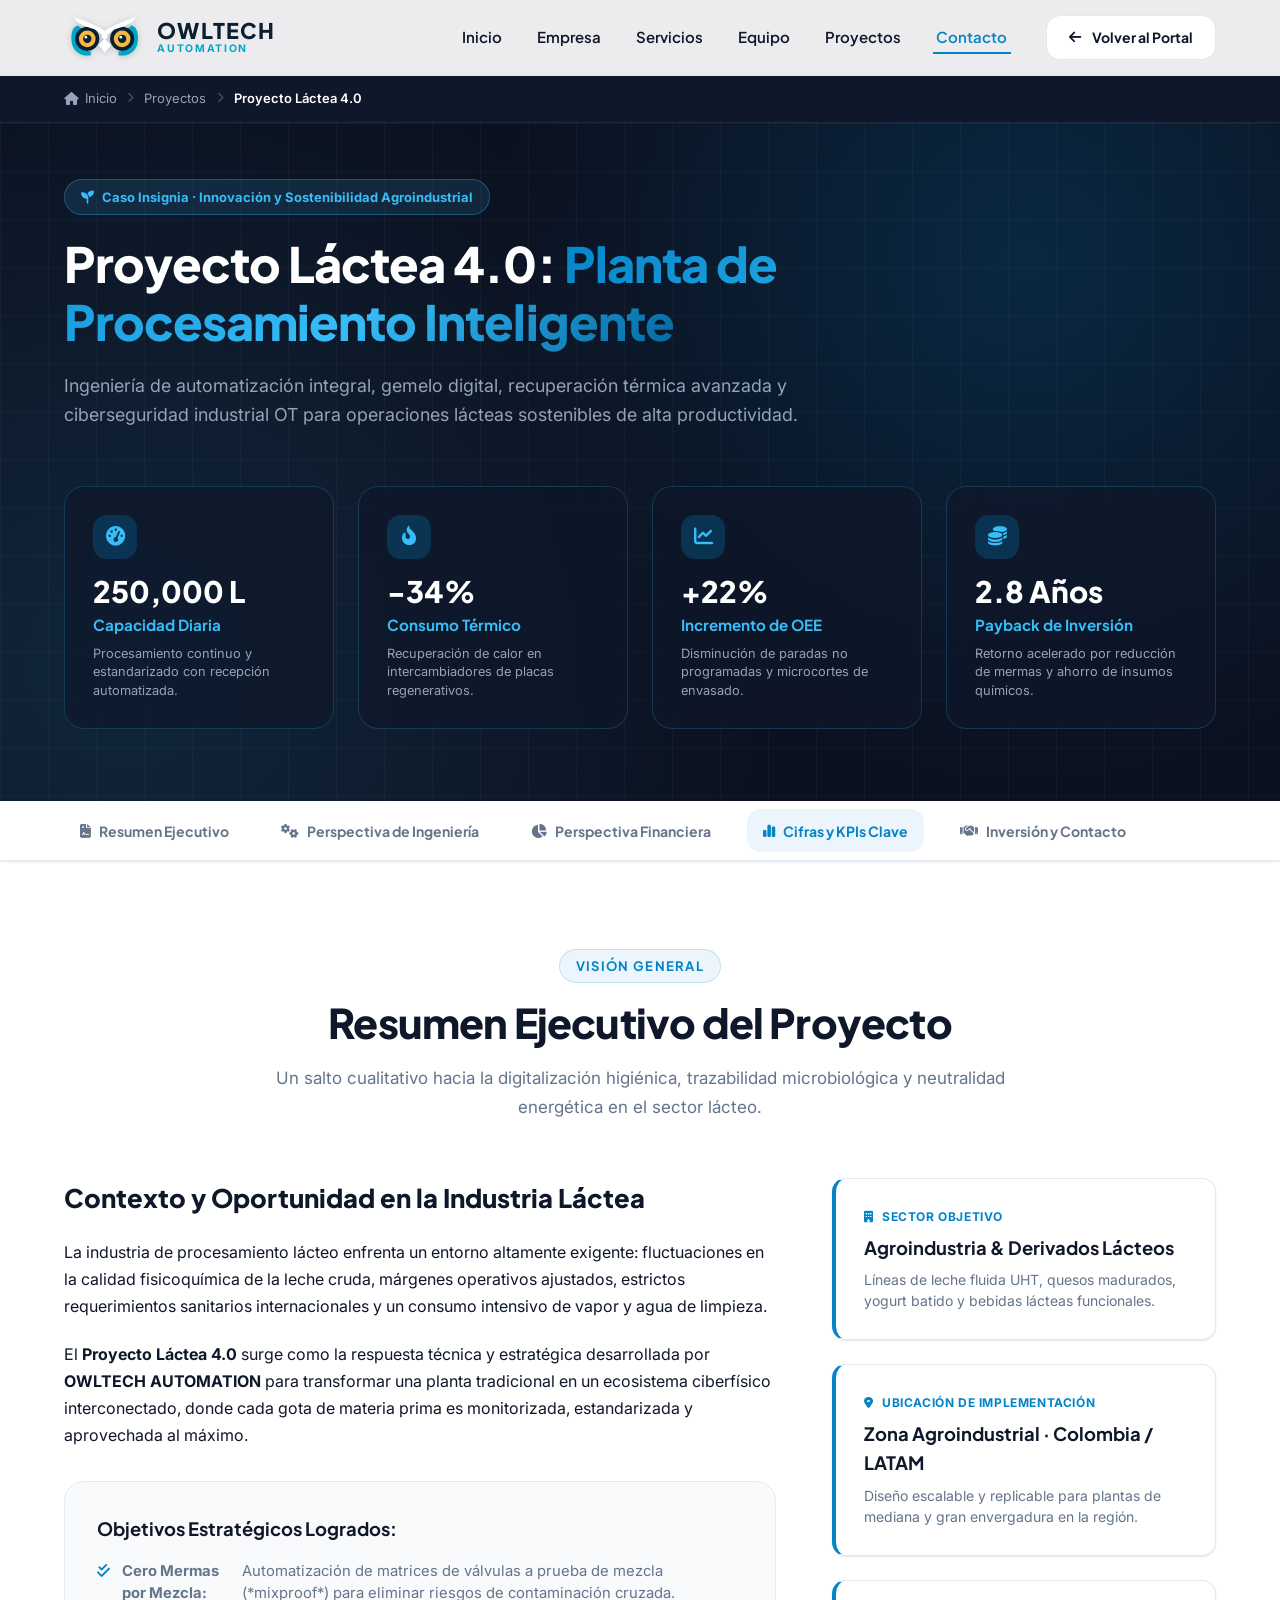
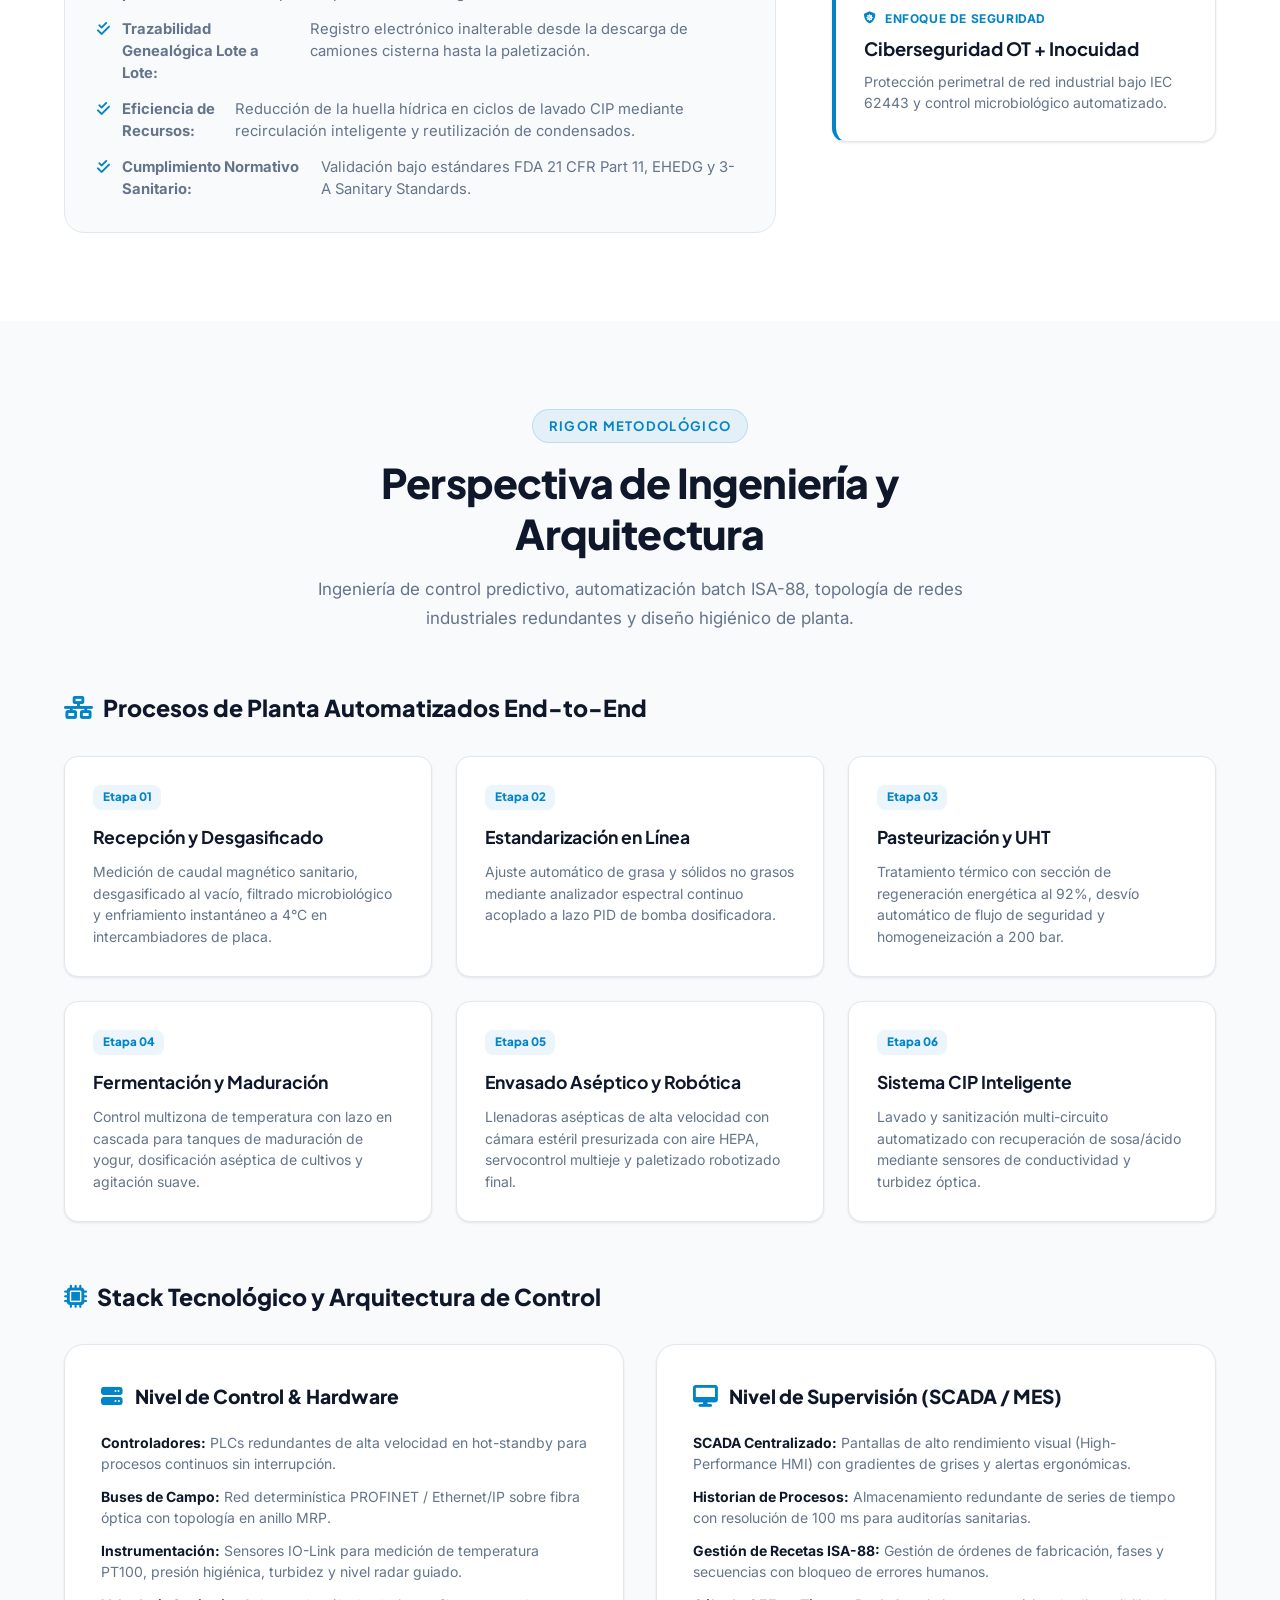
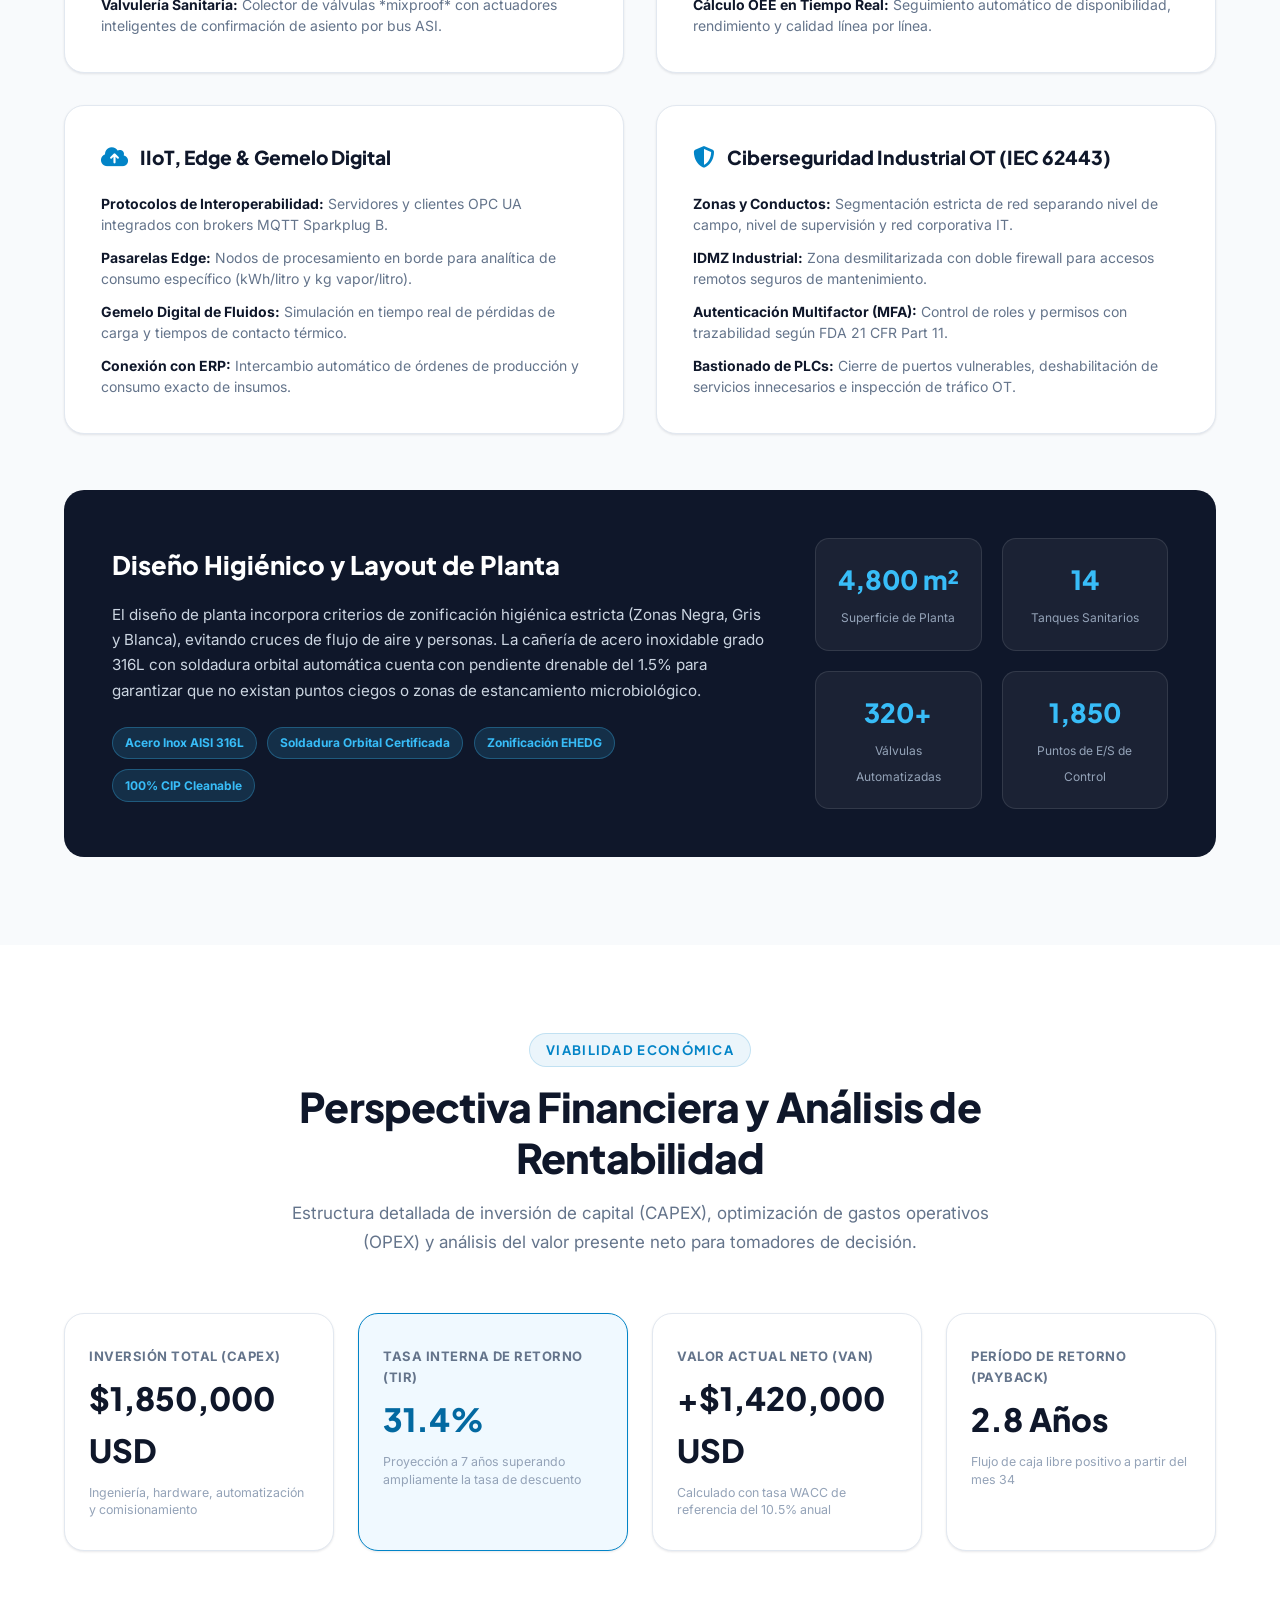
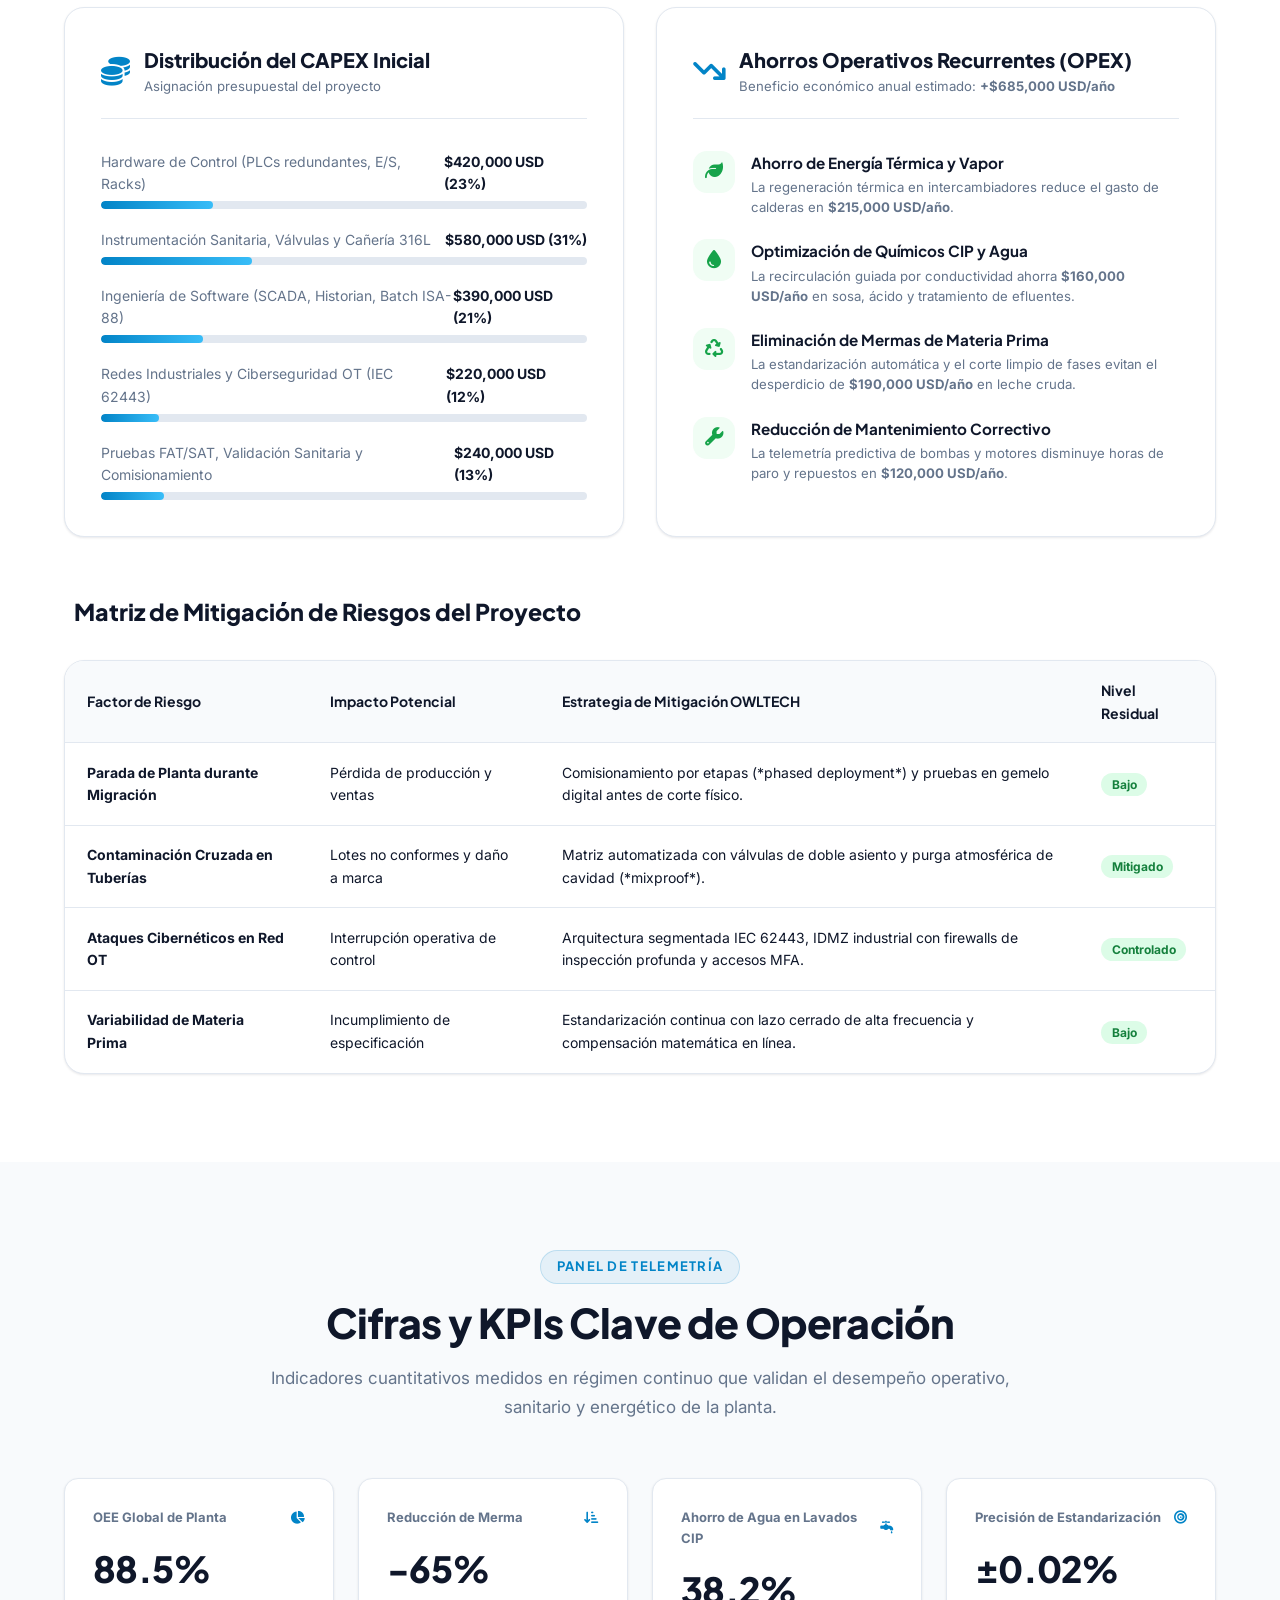
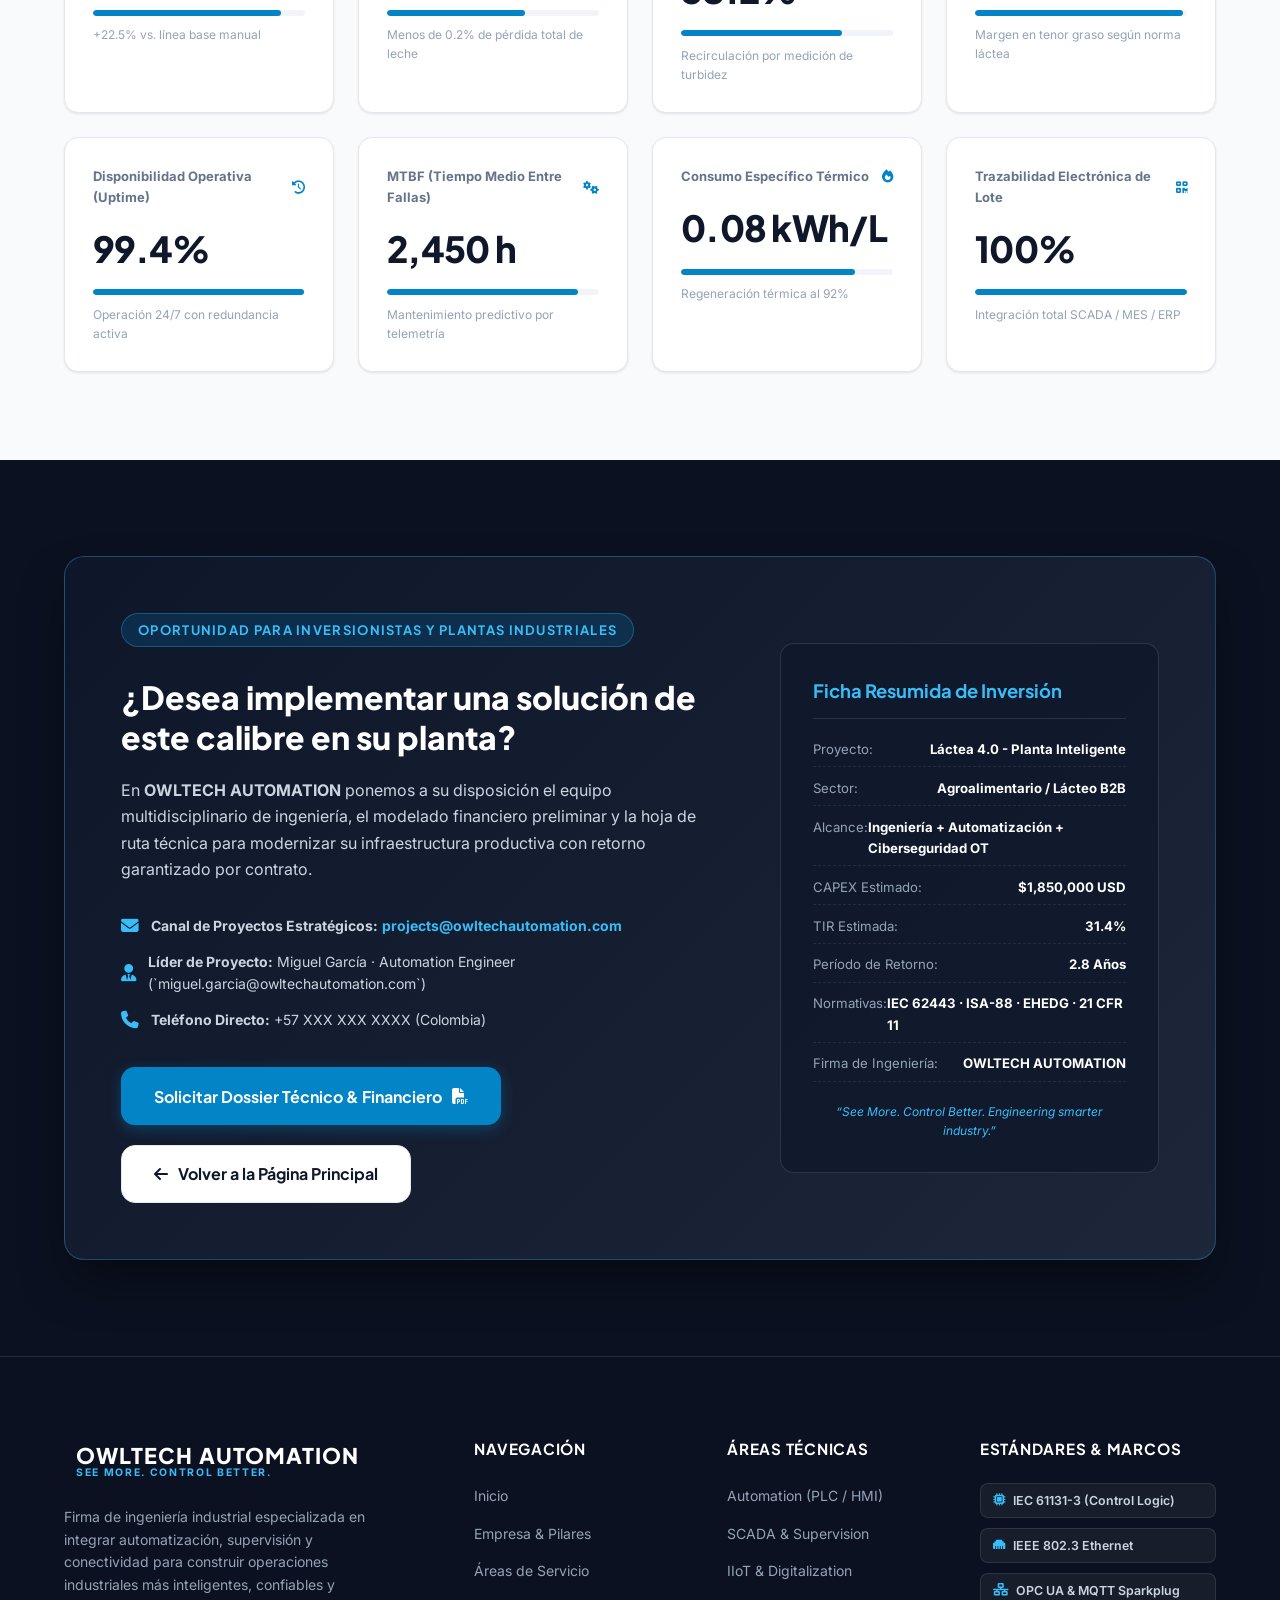
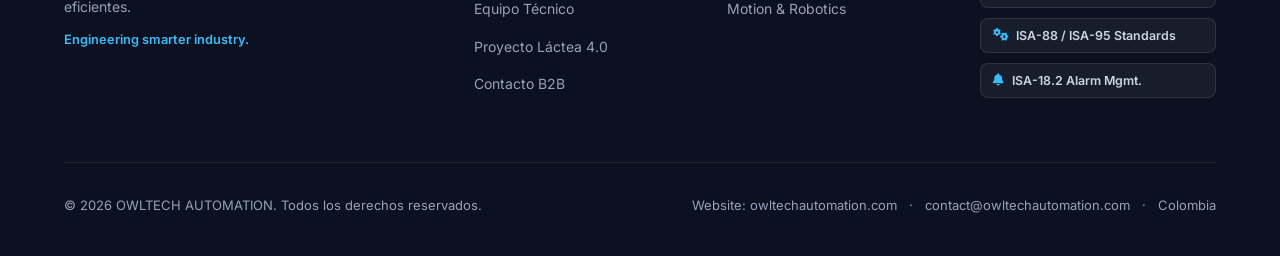
==== commit 950bd66b: "Eliminar seccion y menciones de OT Cybersecurity y ajustar layout a 3 servicios" ====
--- a/proyecto-lactea-40.html
+++ b/proyecto-lactea-40.html
@@ -785,7 +785,7 @@
             </div>
           </div>
           <p class="footer-tagline">
-            Firma de ingeniería industrial especializada en integrar automatización, supervisión, conectividad y ciberseguridad para construir operaciones industriales más inteligentes, confiables y seguras.
+            Firma de ingeniería industrial especializada en integrar automatización, supervisión y conectividad para construir operaciones industriales más inteligentes, confiables y eficientes.
           </p>
           <p style="font-size: 0.8rem; color: #38bdf8; margin-top: 0.75rem; font-weight: 600;">
             Engineering smarter industry.
@@ -810,7 +810,6 @@
             <li><a href="index.html#servicios">Automation (PLC / HMI)</a></li>
             <li><a href="index.html#servicios">SCADA & Supervision</a></li>
             <li><a href="index.html#servicios">IIoT & Digitalization</a></li>
-            <li><a href="index.html#servicios">OT Cybersecurity</a></li>
             <li><a href="index.html#servicios">Motion & Robotics</a></li>
           </ul>
         </div>
@@ -818,8 +817,8 @@
         <div class="footer-links-col">
           <h4 class="footer-col-title">Estándares & Marcos</h4>
           <div class="certifications-badge-list">
-            <div class="cert-item"><i class="fa-solid fa-shield-halved"></i> IEC 62443 (OT Security)</div>
-            <div class="cert-item"><i class="fa-solid fa-lock"></i> ISO/IEC 27001 Principles</div>
+            <div class="cert-item"><i class="fa-solid fa-microchip"></i> IEC 61131-3 (Control Logic)</div>
+            <div class="cert-item"><i class="fa-solid fa-ethernet"></i> IEEE 802.3 Ethernet</div>
             <div class="cert-item"><i class="fa-solid fa-network-wired"></i> OPC UA & MQTT Sparkplug</div>
             <div class="cert-item"><i class="fa-solid fa-gears"></i> ISA-88 / ISA-95 Standards</div>
             <div class="cert-item"><i class="fa-solid fa-bell"></i> ISA-18.2 Alarm Mgmt.</div>
--- a/css/styles.css
+++ b/css/styles.css
@@ -1848,7 +1848,7 @@
 /* Pilares Diferenciadores (Tab 2) */
 .pillars-grid-extended {
   display: grid;
-  grid-template-columns: repeat(4, 1fr);
+  grid-template-columns: repeat(3, 1fr);
   gap: 1.5rem;
 }
 
@@ -1910,10 +1910,10 @@
   color: #ffffff;
 }
 
-/* Áreas de Servicio (4 Cajas Especializadas) */
+/* Áreas de Servicio (3 Cajas Especializadas) */
 .services-four-grid {
   display: grid;
-  grid-template-columns: repeat(2, 1fr);
+  grid-template-columns: repeat(3, 1fr);
   gap: 2rem;
 }
 
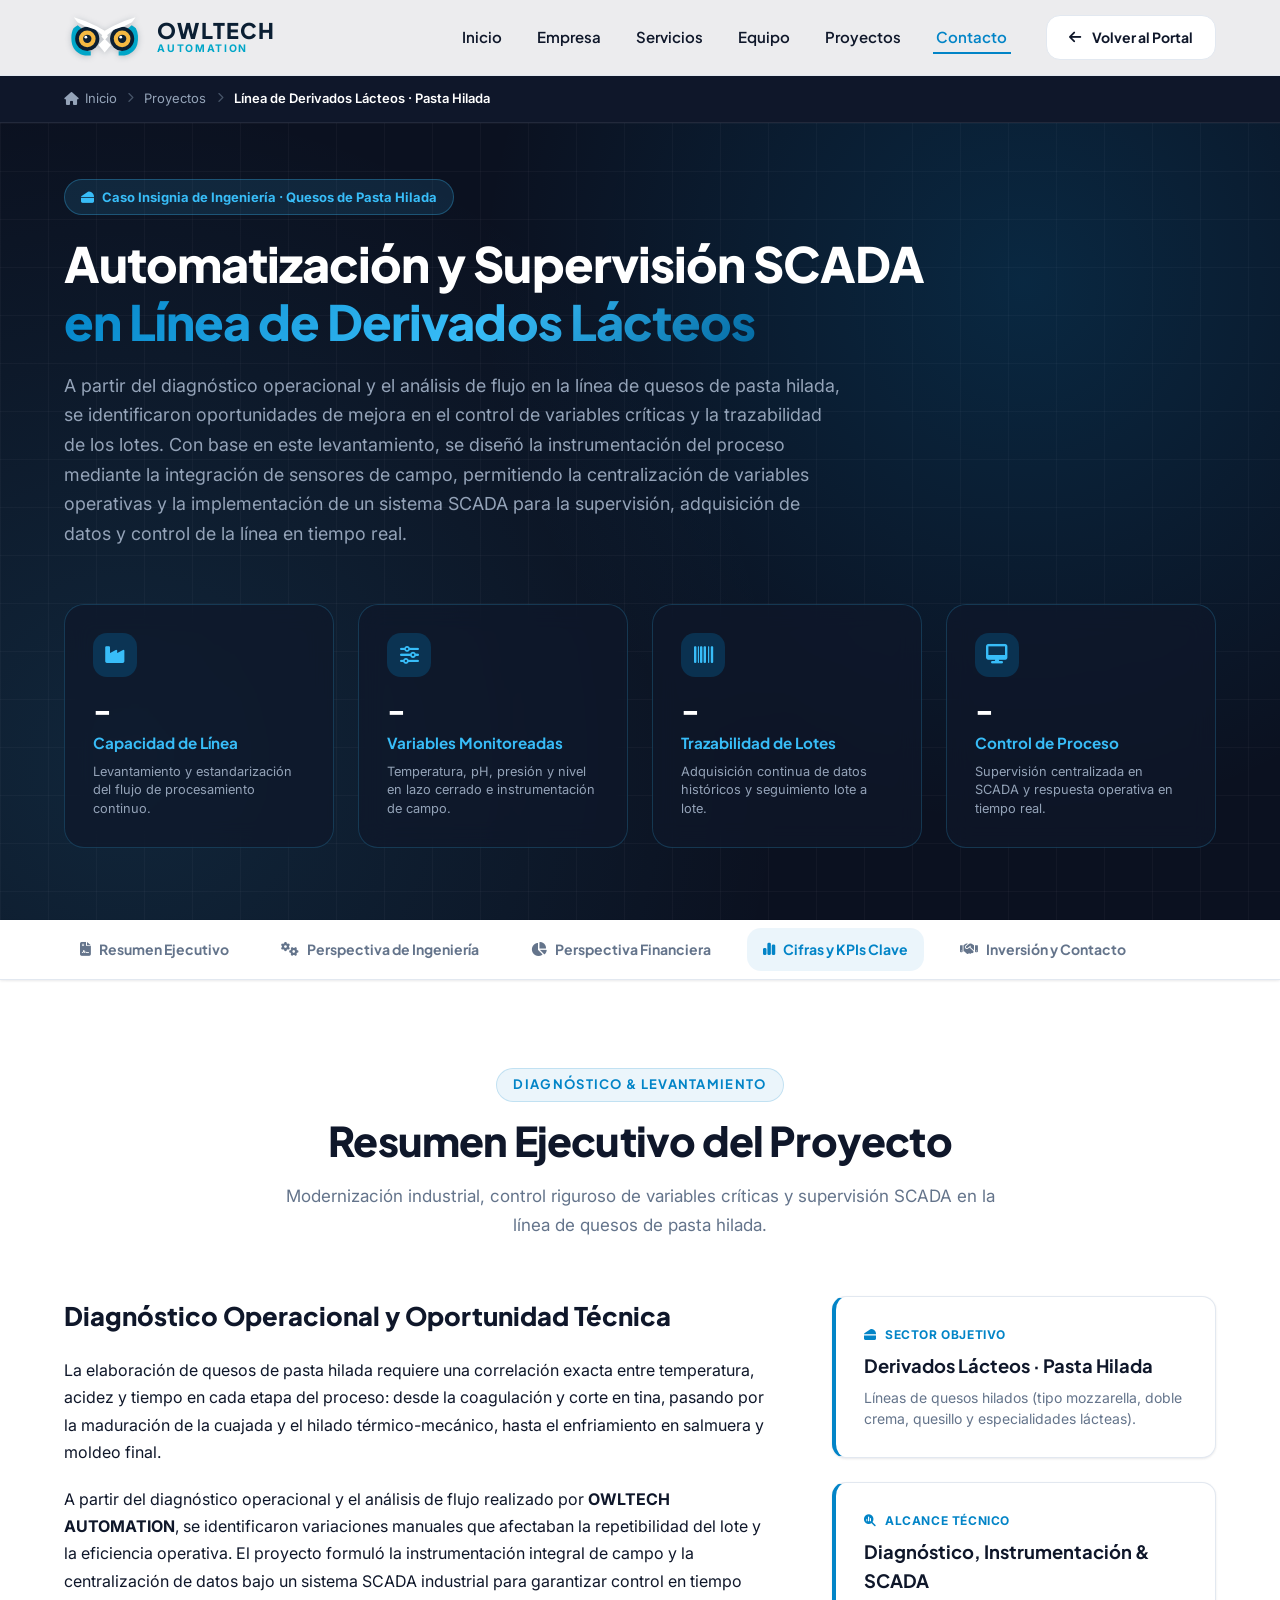
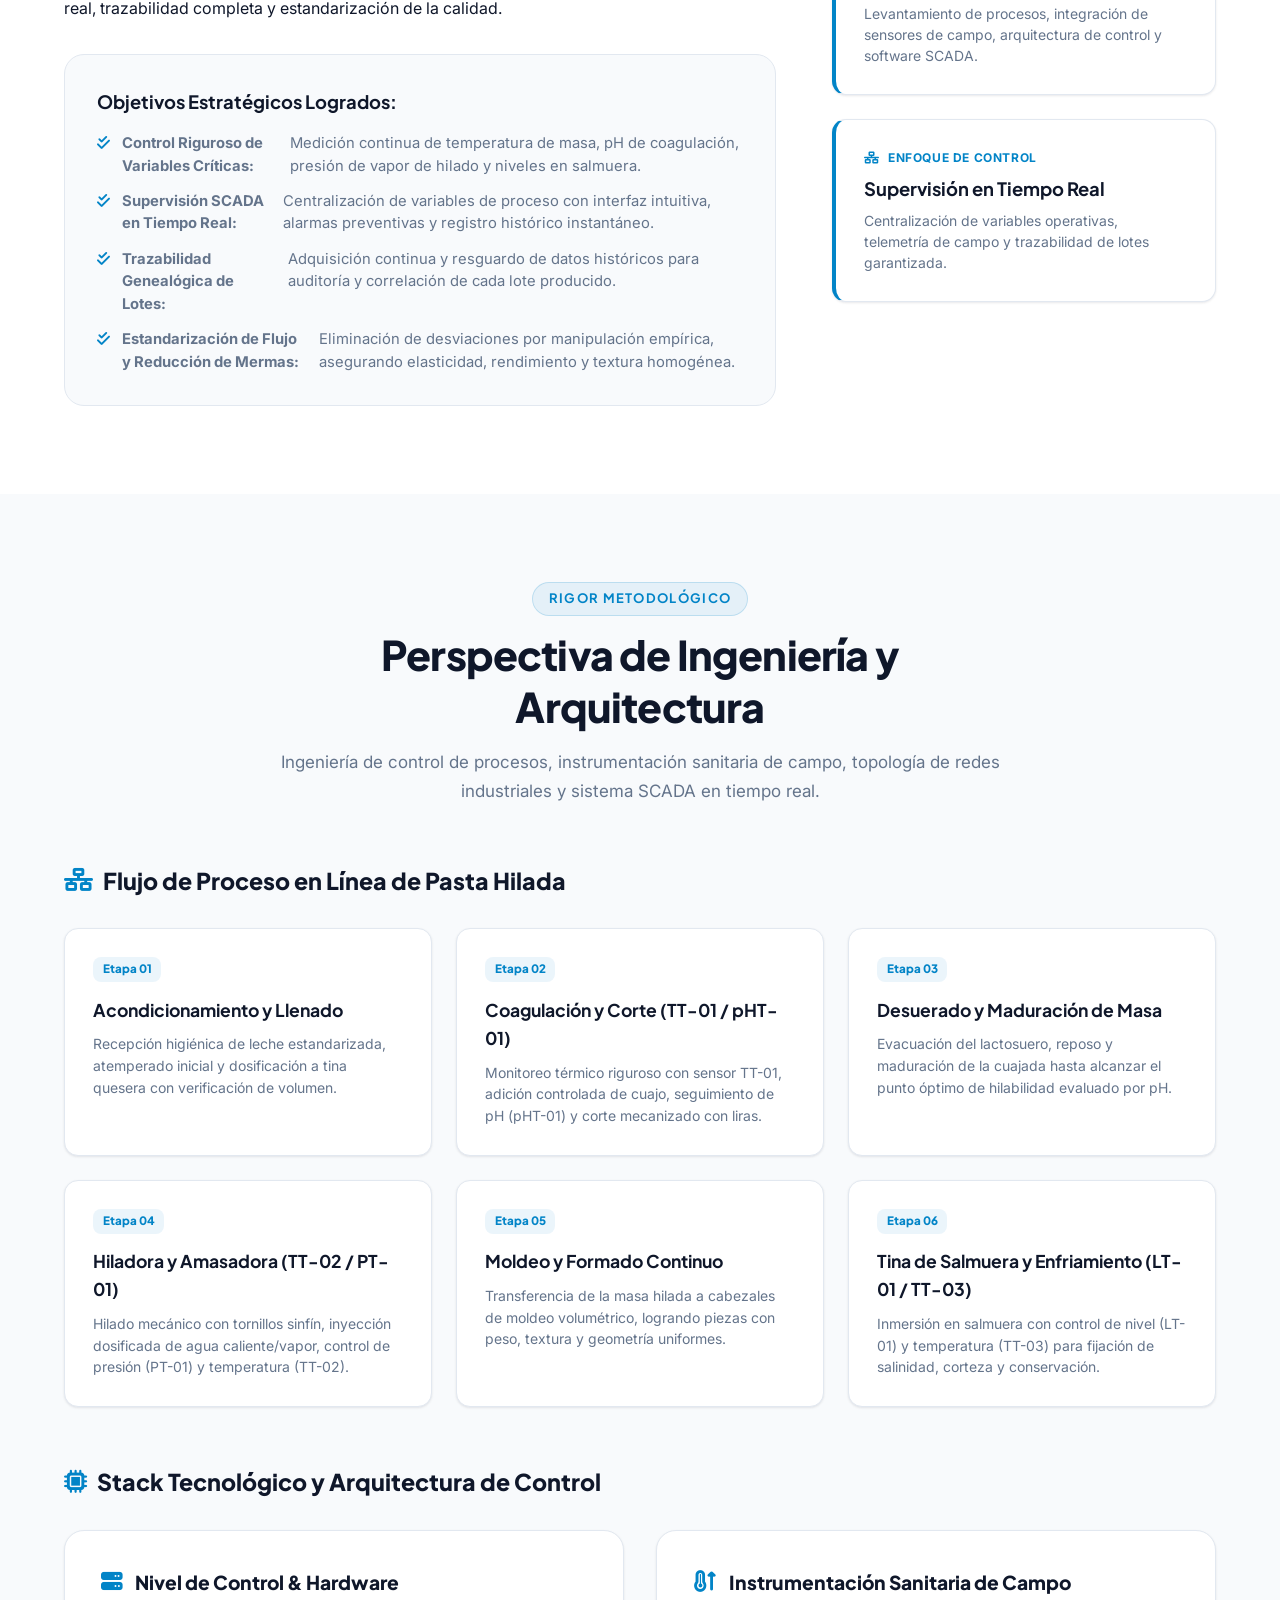
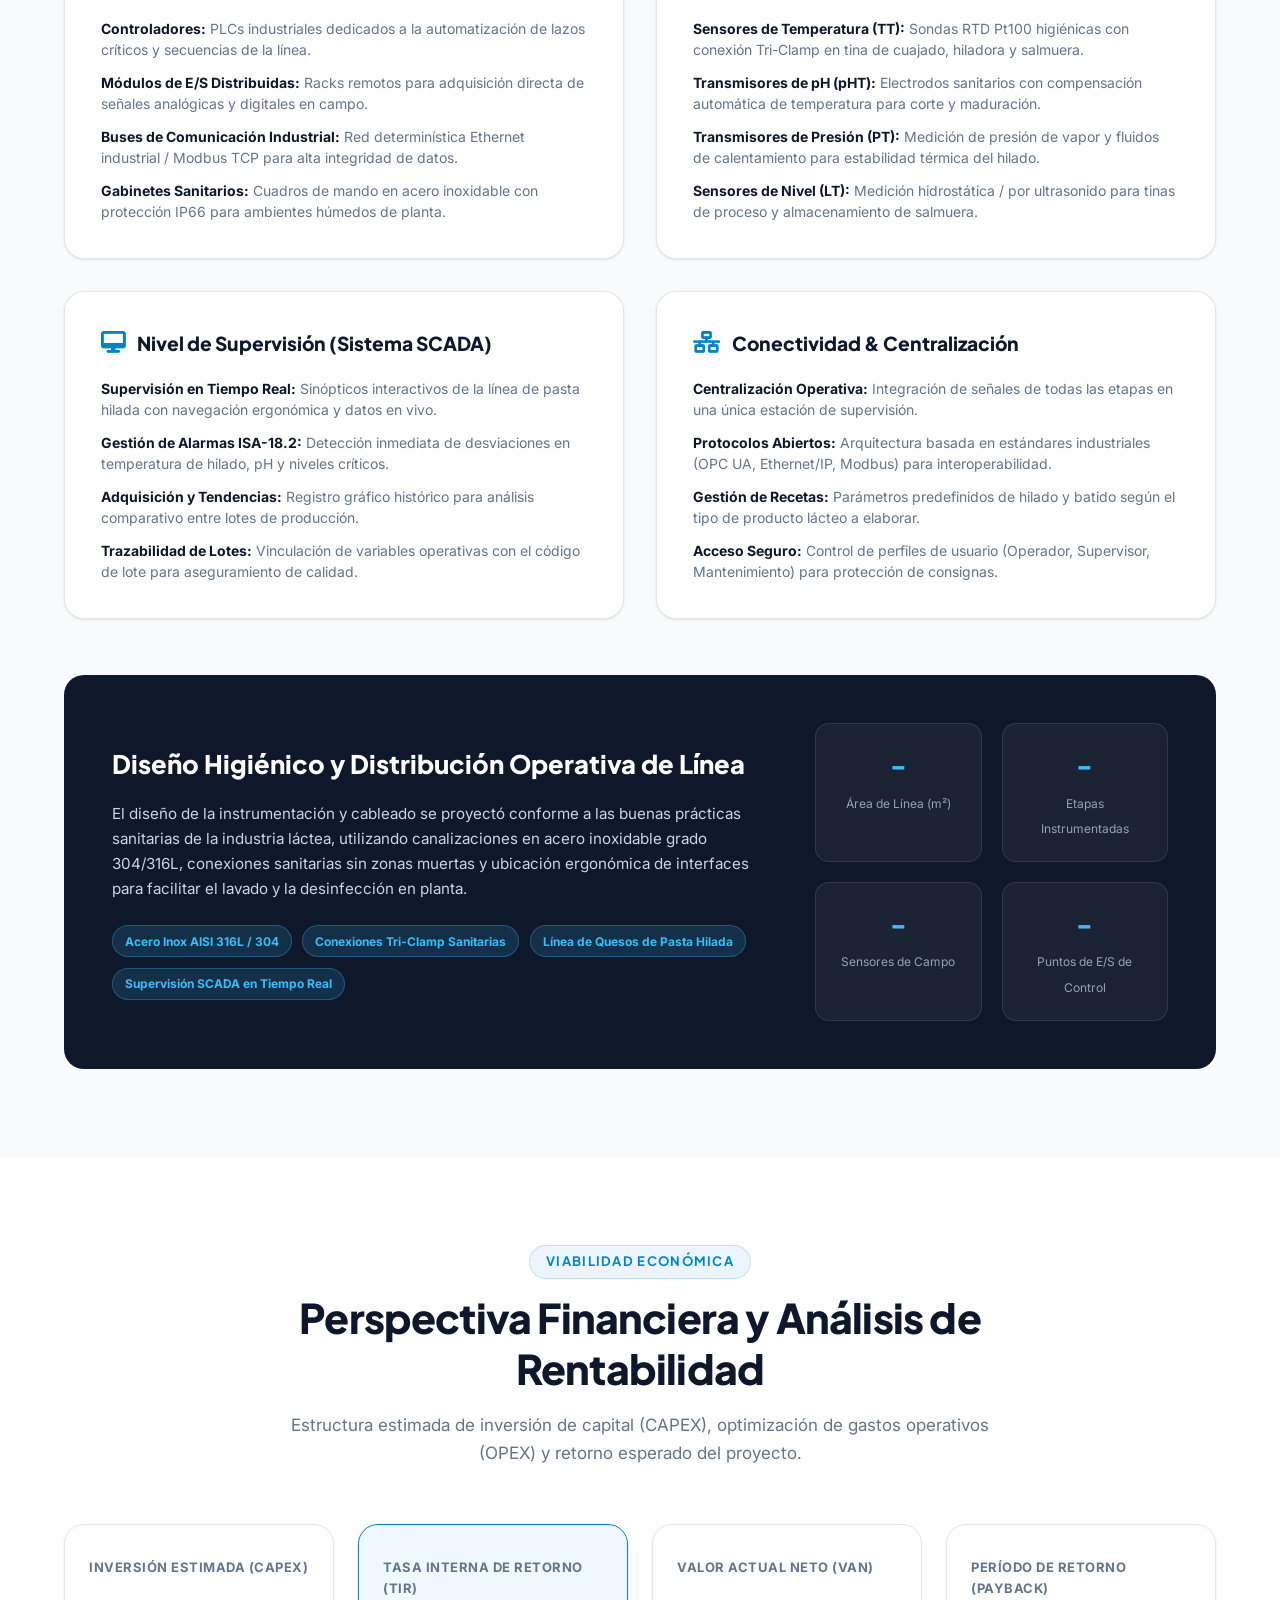
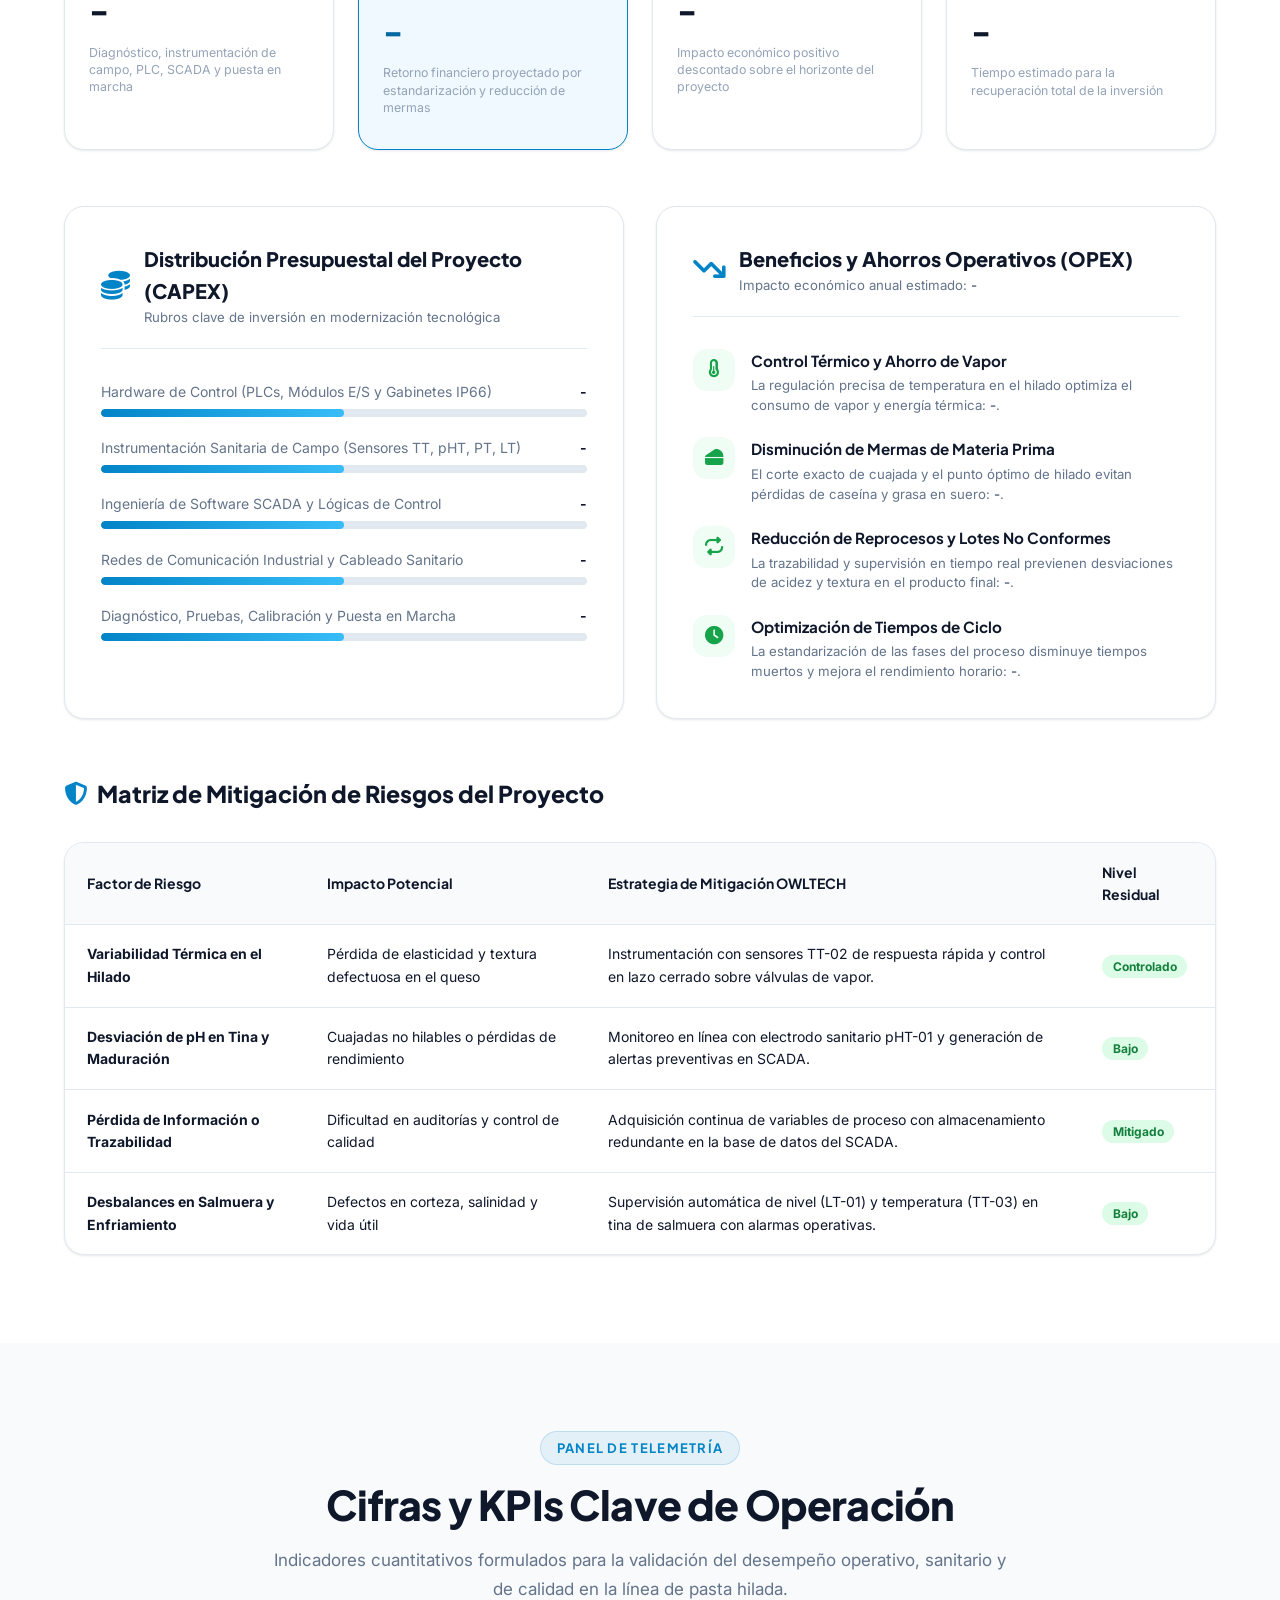
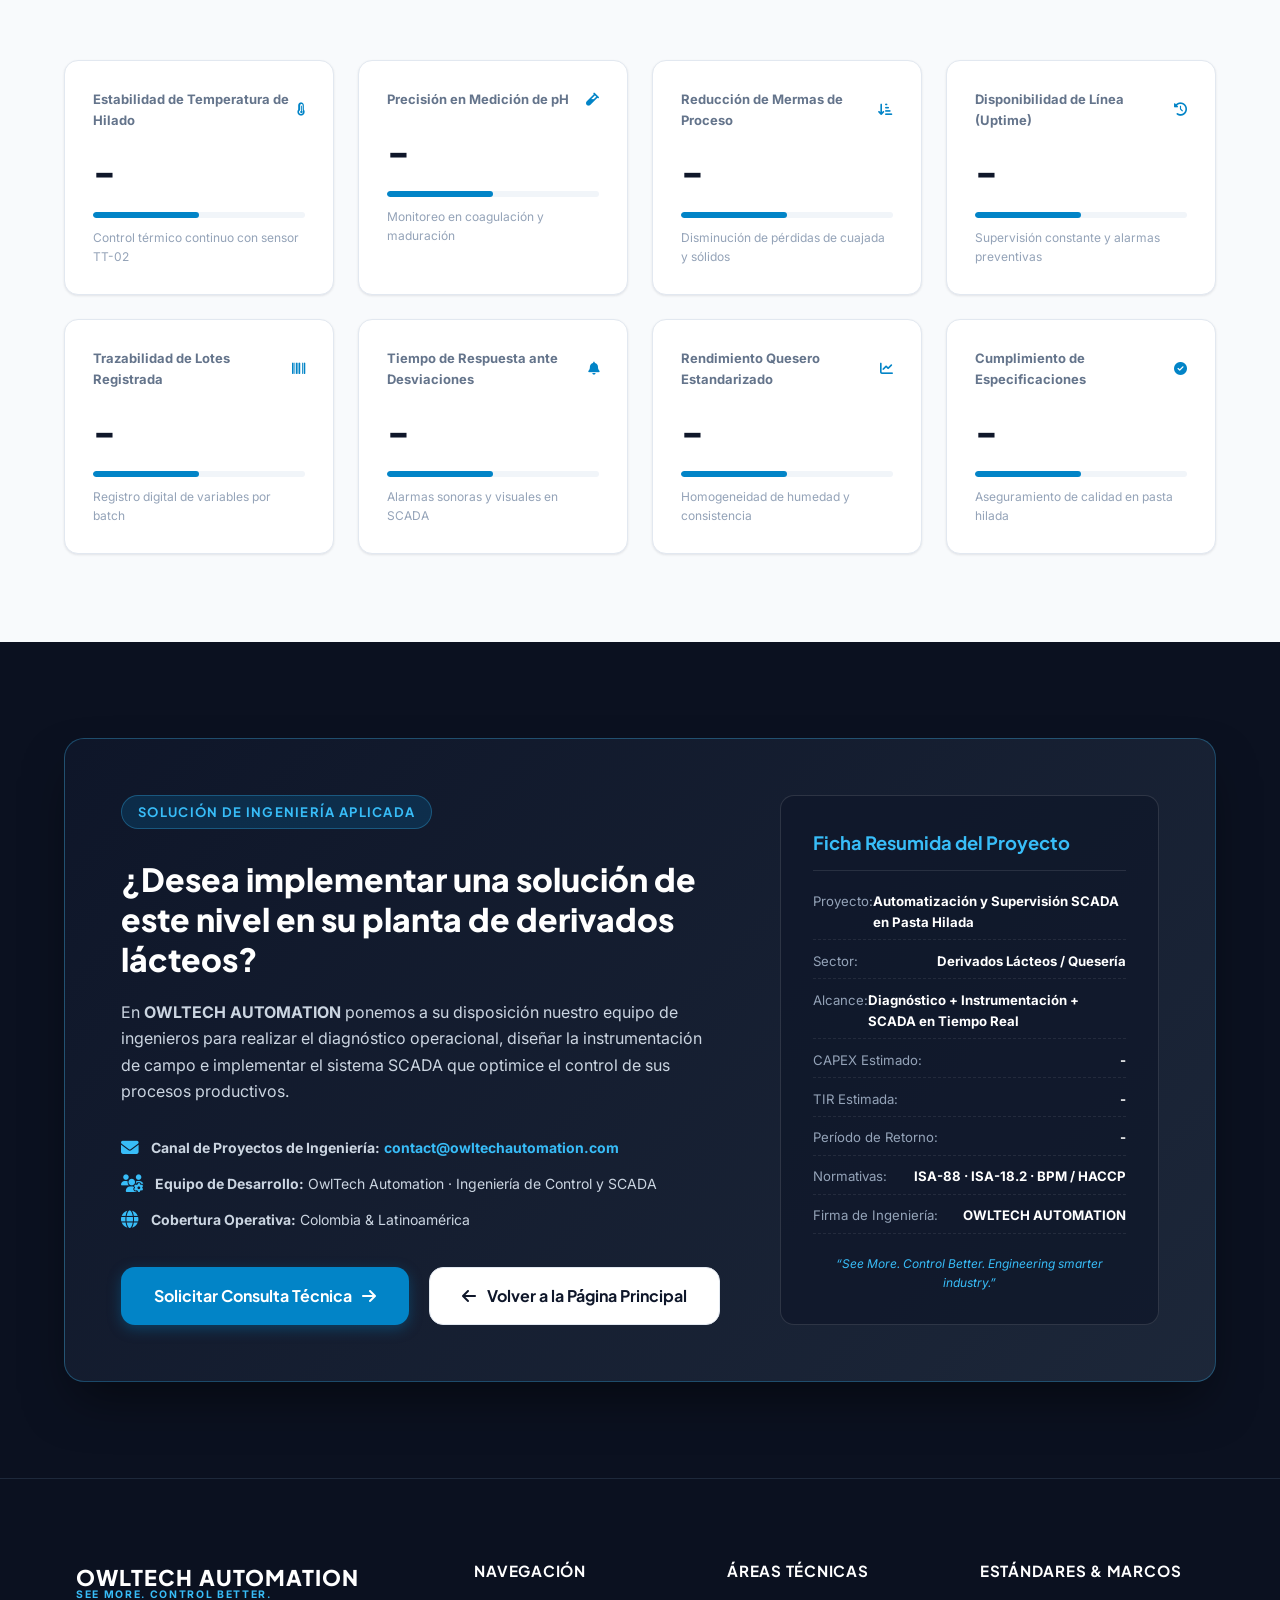
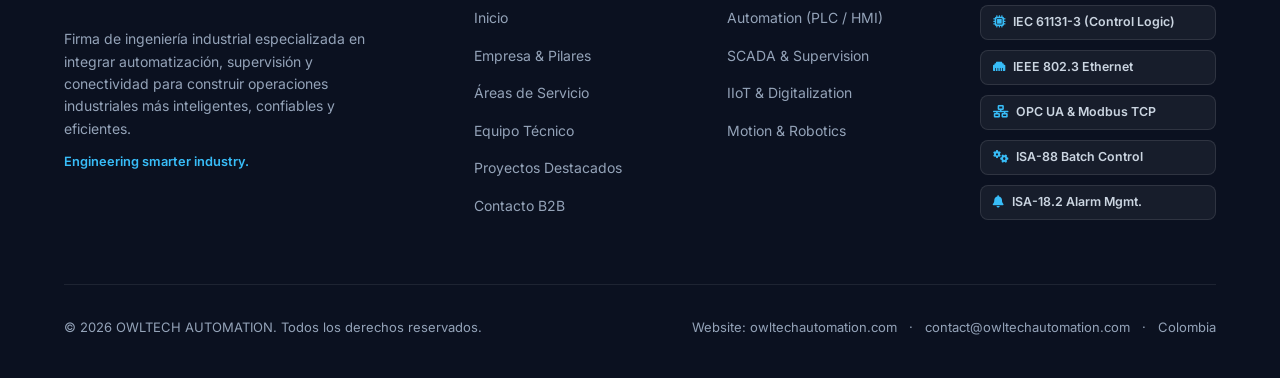
==== commit 3521cf68: "Adaptar proyecto-lactea-40 a la linea de pasta hilada con variables en guion y coherencia técnica" ====
--- a/proyecto-lactea-40.html
+++ b/proyecto-lactea-40.html
@@ -3,8 +3,8 @@
 <head>
   <meta charset="UTF-8">
   <meta name="viewport" content="width=device-width, initial-scale=1.0">
-  <title>Proyecto Láctea 4.0: Planta de Procesamiento Inteligente | OWLTECH AUTOMATION</title>
-  <meta name="description" content="Detalle técnico, arquitectura de ingeniería, análisis financiero y KPIs del Proyecto Láctea 4.0: Innovación y Sostenibilidad en la Industria Láctea por OwlTech Automation.">
+  <title>Automatización y Supervisión SCADA en Línea de Derivados Lácteos | OWLTECH AUTOMATION</title>
+  <meta name="description" content="Diagnóstico operacional, instrumentación de campo y supervisión SCADA en tiempo real para la línea de quesos de pasta hilada por OwlTech Automation.">
   
   <!-- Google Fonts: Inter & Plus Jakarta Sans -->
   <link rel="preconnect" href="https://fonts.googleapis.com">
@@ -17,7 +17,7 @@
   <link rel="icon" type="image/svg+xml" href="favicon.svg">
 
   <!-- Estilos Principales -->
-  <link rel="stylesheet" href="css/styles.css">
+  <link rel="stylesheet" href="css/styles.css?v=2">
 </head>
 <body class="project-detail-body">
 
@@ -106,7 +106,7 @@
           <span class="separator"><i class="fa-solid fa-chevron-right"></i></span>
           <a href="index.html#proyectos">Proyectos</a>
           <span class="separator"><i class="fa-solid fa-chevron-right"></i></span>
-          <span class="current">Proyecto Láctea 4.0</span>
+          <span class="current">Línea de Derivados Lácteos · Pasta Hilada</span>
         </nav>
       </div>
     </div>
@@ -119,45 +119,45 @@
       <div class="container detail-hero-container">
         <div class="detail-hero-header">
           <div class="project-pill-badge">
-            <i class="fa-solid fa-seedling"></i>
-            <span>Caso Insignia · Innovación y Sostenibilidad Agroindustrial</span>
+            <i class="fa-solid fa-cheese"></i>
+            <span>Caso Insignia de Ingeniería · Quesos de Pasta Hilada</span>
           </div>
           <h1 class="detail-hero-title">
-            Proyecto Láctea 4.0: <span class="text-gradient">Planta de Procesamiento Inteligente</span>
+            Automatización y Supervisión SCADA <span class="text-gradient">en Línea de Derivados Lácteos</span>
           </h1>
           <p class="detail-hero-subtitle">
-            Ingeniería de automatización integral, gemelo digital, recuperación térmica avanzada y ciberseguridad industrial OT para operaciones lácteas sostenibles de alta productividad.
+            A partir del diagnóstico operacional y el análisis de flujo en la línea de quesos de pasta hilada, se identificaron oportunidades de mejora en el control de variables críticas y la trazabilidad de los lotes. Con base en este levantamiento, se diseñó la instrumentación del proceso mediante la integración de sensores de campo, permitiendo la centralización de variables operativas y la implementación de un sistema SCADA para la supervisión, adquisición de datos y control de la línea en tiempo real.
           </p>
         </div>
 
         <!-- 4 Métricas Clave de Impacto del Proyecto -->
         <div class="detail-impact-metrics-grid">
           <div class="impact-metric-card">
-            <div class="metric-icon-wrap"><i class="fa-solid fa-gauge-high"></i></div>
-            <div class="metric-number">250,000 L</div>
-            <div class="metric-title">Capacidad Diaria</div>
-            <p class="metric-desc">Procesamiento continuo y estandarizado con recepción automatizada.</p>
+            <div class="metric-icon-wrap"><i class="fa-solid fa-industry"></i></div>
+            <div class="metric-number">-</div>
+            <div class="metric-title">Capacidad de Línea</div>
+            <p class="metric-desc">Levantamiento y estandarización del flujo de procesamiento continuo.</p>
           </div>
 
           <div class="impact-metric-card">
-            <div class="metric-icon-wrap"><i class="fa-solid fa-fire-flame-curved"></i></div>
-            <div class="metric-number">-34%</div>
-            <div class="metric-title">Consumo Térmico</div>
-            <p class="metric-desc">Recuperación de calor en intercambiadores de placas regenerativos.</p>
+            <div class="metric-icon-wrap"><i class="fa-solid fa-sliders"></i></div>
+            <div class="metric-number">-</div>
+            <div class="metric-title">Variables Monitoreadas</div>
+            <p class="metric-desc">Temperatura, pH, presión y nivel en lazo cerrado e instrumentación de campo.</p>
           </div>
 
           <div class="impact-metric-card">
-            <div class="metric-icon-wrap"><i class="fa-solid fa-chart-line"></i></div>
-            <div class="metric-number">+22%</div>
-            <div class="metric-title">Incremento de OEE</div>
-            <p class="metric-desc">Disminución de paradas no programadas y microcortes de envasado.</p>
+            <div class="metric-icon-wrap"><i class="fa-solid fa-barcode"></i></div>
+            <div class="metric-number">-</div>
+            <div class="metric-title">Trazabilidad de Lotes</div>
+            <p class="metric-desc">Adquisición continua de datos históricos y seguimiento lote a lote.</p>
           </div>
 
           <div class="impact-metric-card">
-            <div class="metric-icon-wrap"><i class="fa-solid fa-coins"></i></div>
-            <div class="metric-number">2.8 Años</div>
-            <div class="metric-title">Payback de Inversión</div>
-            <p class="metric-desc">Retorno acelerado por reducción de mermas y ahorro de insumos químicos.</p>
+            <div class="metric-icon-wrap"><i class="fa-solid fa-desktop"></i></div>
+            <div class="metric-number">-</div>
+            <div class="metric-title">Control de Proceso</div>
+            <p class="metric-desc">Supervisión centralizada en SCADA y respuesta operativa en tiempo real.</p>
           </div>
         </div>
 
@@ -181,30 +181,30 @@
     <section class="section detail-section" id="resumen-ejecutivo">
       <div class="container">
         <div class="section-header text-center">
-          <span class="section-tag">Visión General</span>
+          <span class="section-tag">Diagnóstico & Levantamiento</span>
           <h2 class="section-title">Resumen Ejecutivo del Proyecto</h2>
           <p class="section-subtitle">
-            Un salto cualitativo hacia la digitalización higiénica, trazabilidad microbiológica y neutralidad energética en el sector lácteo.
+            Modernización industrial, control riguroso de variables críticas y supervisión SCADA en la línea de quesos de pasta hilada.
           </p>
         </div>
 
         <div class="executive-grid">
           <div class="executive-text-col">
-            <h3 class="exec-heading">Contexto y Oportunidad en la Industria Láctea</h3>
+            <h3 class="exec-heading">Diagnóstico Operacional y Oportunidad Técnica</h3>
             <p>
-              La industria de procesamiento lácteo enfrenta un entorno altamente exigente: fluctuaciones en la calidad fisicoquímica de la leche cruda, márgenes operativos ajustados, estrictos requerimientos sanitarios internacionales y un consumo intensivo de vapor y agua de limpieza.
+              La elaboración de quesos de pasta hilada requiere una correlación exacta entre temperatura, acidez y tiempo en cada etapa del proceso: desde la coagulación y corte en tina, pasando por la maduración de la cuajada y el hilado térmico-mecánico, hasta el enfriamiento en salmuera y moldeo final.
             </p>
             <p>
-              El <strong>Proyecto Láctea 4.0</strong> surge como la respuesta técnica y estratégica desarrollada por <strong>OWLTECH AUTOMATION</strong> para transformar una planta tradicional en un ecosistema ciberfísico interconectado, donde cada gota de materia prima es monitorizada, estandarizada y aprovechada al máximo.
+              A partir del diagnóstico operacional y el análisis de flujo realizado por <strong>OWLTECH AUTOMATION</strong>, se identificaron variaciones manuales que afectaban la repetibilidad del lote y la eficiencia operativa. El proyecto formuló la instrumentación integral de campo y la centralización de datos bajo un sistema SCADA industrial para garantizar control en tiempo real, trazabilidad completa y estandarización de la calidad.
             </p>
 
             <div class="exec-pillars-box">
               <h4>Objetivos Estratégicos Logrados:</h4>
               <ul class="exec-checklist">
-                <li><i class="fa-solid fa-check-double"></i> <strong>Cero Mermas por Mezcla:</strong> Automatización de matrices de válvulas a prueba de mezcla (*mixproof*) para eliminar riesgos de contaminación cruzada.</li>
-                <li><i class="fa-solid fa-check-double"></i> <strong>Trazabilidad Genealógica Lote a Lote:</strong> Registro electrónico inalterable desde la descarga de camiones cisterna hasta la paletización.</li>
-                <li><i class="fa-solid fa-check-double"></i> <strong>Eficiencia de Recursos:</strong> Reducción de la huella hídrica en ciclos de lavado CIP mediante recirculación inteligente y reutilización de condensados.</li>
-                <li><i class="fa-solid fa-check-double"></i> <strong>Cumplimiento Normativo Sanitario:</strong> Validación bajo estándares FDA 21 CFR Part 11, EHEDG y 3-A Sanitary Standards.</li>
+                <li><i class="fa-solid fa-check-double"></i> <strong>Control Riguroso de Variables Críticas:</strong> Medición continua de temperatura de masa, pH de coagulación, presión de vapor de hilado y niveles en salmuera.</li>
+                <li><i class="fa-solid fa-check-double"></i> <strong>Supervisión SCADA en Tiempo Real:</strong> Centralización de variables de proceso con interfaz intuitiva, alarmas preventivas y registro histórico instantáneo.</li>
+                <li><i class="fa-solid fa-check-double"></i> <strong>Trazabilidad Genealógica de Lotes:</strong> Adquisición continua y resguardo de datos históricos para auditoría y correlación de cada lote producido.</li>
+                <li><i class="fa-solid fa-check-double"></i> <strong>Estandarización de Flujo y Reducción de Mermas:</strong> Eliminación de desviaciones por manipulación empírica, asegurando elasticidad, rendimiento y textura homogénea.</li>
               </ul>
             </div>
           </div>
@@ -212,29 +212,29 @@
           <div class="executive-cards-col">
             <div class="exec-fact-card">
               <div class="fact-header">
-                <i class="fa-solid fa-building"></i>
+                <i class="fa-solid fa-cheese"></i>
                 <span>Sector Objetivo</span>
               </div>
-              <h4>Agroindustria & Derivados Lácteos</h4>
-              <p>Líneas de leche fluida UHT, quesos madurados, yogurt batido y bebidas lácteas funcionales.</p>
+              <h4>Derivados Lácteos · Pasta Hilada</h4>
+              <p>Líneas de quesos hilados (tipo mozzarella, doble crema, quesillo y especialidades lácteas).</p>
             </div>
 
             <div class="exec-fact-card">
               <div class="fact-header">
-                <i class="fa-solid fa-location-dot"></i>
-                <span>Ubicación de Implementación</span>
-              </div>
-              <h4>Zona Agroindustrial · Colombia / LATAM</h4>
-              <p>Diseño escalable y replicable para plantas de mediana y gran envergadura en la región.</p>
+                <i class="fa-solid fa-magnifying-glass-chart"></i>
+                <span>Alcance Técnico</span>
+              </div>
+              <h4>Diagnóstico, Instrumentación & SCADA</h4>
+              <p>Levantamiento de procesos, integración de sensores de campo, arquitectura de control y software SCADA.</p>
             </div>
 
             <div class="exec-fact-card">
               <div class="fact-header">
-                <i class="fa-solid fa-shield-virus"></i>
-                <span>Enfoque de Seguridad</span>
-              </div>
-              <h4>Ciberseguridad OT + Inocuidad</h4>
-              <p>Protección perimetral de red industrial bajo IEC 62443 y control microbiológico automatizado.</p>
+                <i class="fa-solid fa-network-wired"></i>
+                <span>Enfoque de Control</span>
+              </div>
+              <h4>Supervisión en Tiempo Real</h4>
+              <p>Centralización de variables operativas, telemetría de campo y trazabilidad de lotes garantizada.</p>
             </div>
           </div>
         </div>
@@ -251,48 +251,48 @@
           <span class="section-tag">Rigor Metodológico</span>
           <h2 class="section-title">Perspectiva de Ingeniería y Arquitectura</h2>
           <p class="section-subtitle">
-            Ingeniería de control predictivo, automatización batch ISA-88, topología de redes industriales redundantes y diseño higiénico de planta.
+            Ingeniería de control de procesos, instrumentación sanitaria de campo, topología de redes industriales y sistema SCADA en tiempo real.
           </p>
         </div>
 
-        <!-- 1. Flujo de Procesos Automatizados -->
+        <!-- 1. Flujo de Procesos Automatizados en Pasta Hilada -->
         <div class="engineering-block">
-          <h3 class="block-title"><i class="fa-solid fa-network-wired"></i> Procesos de Planta Automatizados End-to-End</h3>
+          <h3 class="block-title"><i class="fa-solid fa-network-wired"></i> Flujo de Proceso en Línea de Pasta Hilada</h3>
           <div class="process-flow-grid">
             <div class="process-step-card">
               <span class="step-badge">Etapa 01</span>
-              <h4>Recepción y Desgasificado</h4>
-              <p>Medición de caudal magnético sanitario, desgasificado al vacío, filtrado microbiológico y enfriamiento instantáneo a 4°C en intercambiadores de placa.</p>
+              <h4>Acondicionamiento y Llenado</h4>
+              <p>Recepción higiénica de leche estandarizada, atemperado inicial y dosificación a tina quesera con verificación de volumen.</p>
             </div>
 
             <div class="process-step-card">
               <span class="step-badge">Etapa 02</span>
-              <h4>Estandarización en Línea</h4>
-              <p>Ajuste automático de grasa y sólidos no grasos mediante analizador espectral continuo acoplado a lazo PID de bomba dosificadora.</p>
+              <h4>Coagulación y Corte (TT-01 / pHT-01)</h4>
+              <p>Monitoreo térmico riguroso con sensor TT-01, adición controlada de cuajo, seguimiento de pH (pHT-01) y corte mecanizado con liras.</p>
             </div>
 
             <div class="process-step-card">
               <span class="step-badge">Etapa 03</span>
-              <h4>Pasteurización y UHT</h4>
-              <p>Tratamiento térmico con sección de regeneración energética al 92%, desvío automático de flujo de seguridad y homogeneización a 200 bar.</p>
+              <h4>Desuerado y Maduración de Masa</h4>
+              <p>Evacuación del lactosuero, reposo y maduración de la cuajada hasta alcanzar el punto óptimo de hilabilidad evaluado por pH.</p>
             </div>
 
             <div class="process-step-card">
               <span class="step-badge">Etapa 04</span>
-              <h4>Fermentación y Maduración</h4>
-              <p>Control multizona de temperatura con lazo en cascada para tanques de maduración de yogur, dosificación aséptica de cultivos y agitación suave.</p>
+              <h4>Hiladora y Amasadora (TT-02 / PT-01)</h4>
+              <p>Hilado mecánico con tornillos sinfín, inyección dosificada de agua caliente/vapor, control de presión (PT-01) y temperatura (TT-02).</p>
             </div>
 
             <div class="process-step-card">
               <span class="step-badge">Etapa 05</span>
-              <h4>Envasado Aséptico y Robótica</h4>
-              <p>Llenadoras asépticas de alta velocidad con cámara estéril presurizada con aire HEPA, servocontrol multieje y paletizado robotizado final.</p>
+              <h4>Moldeo y Formado Continuo</h4>
+              <p>Transferencia de la masa hilada a cabezales de moldeo volumétrico, logrando piezas con peso, textura y geometría uniformes.</p>
             </div>
 
             <div class="process-step-card">
               <span class="step-badge">Etapa 06</span>
-              <h4>Sistema CIP Inteligente</h4>
-              <p>Lavado y sanitización multi-circuito automatizado con recuperación de sosa/ácido mediante sensores de conductividad y turbidez óptica.</p>
+              <h4>Tina de Salmuera y Enfriamiento (LT-01 / TT-03)</h4>
+              <p>Inmersión en salmuera con control de nivel (LT-01) y temperatura (TT-03) para fijación de salinidad, corteza y conservación.</p>
             </div>
           </div>
         </div>
@@ -308,84 +308,84 @@
                 <h4>Nivel de Control & Hardware</h4>
               </div>
               <ul class="spec-list">
-                <li><strong>Controladores:</strong> PLCs redundantes de alta velocidad en hot-standby para procesos continuos sin interrupción.</li>
-                <li><strong>Buses de Campo:</strong> Red determinística PROFINET / Ethernet/IP sobre fibra óptica con topología en anillo MRP.</li>
-                <li><strong>Instrumentación:</strong> Sensores IO-Link para medición de temperatura PT100, presión higiénica, turbidez y nivel radar guiado.</li>
-                <li><strong>Valvulería Sanitaria:</strong> Colector de válvulas *mixproof* con actuadores inteligentes de confirmación de asiento por bus ASI.</li>
+                <li><strong>Controladores:</strong> PLCs industriales dedicados a la automatización de lazos críticos y secuencias de la línea.</li>
+                <li><strong>Módulos de E/S Distribuidas:</strong> Racks remotos para adquisición directa de señales analógicas y digitales en campo.</li>
+                <li><strong>Buses de Comunicación Industrial:</strong> Red determinística Ethernet industrial / Modbus TCP para alta integridad de datos.</li>
+                <li><strong>Gabinetes Sanitarios:</strong> Cuadros de mando en acero inoxidable con protección IP66 para ambientes húmedos de planta.</li>
+              </ul>
+            </div>
+
+            <div class="tech-spec-box">
+              <div class="spec-header">
+                <i class="fa-solid fa-temperature-arrow-up"></i>
+                <h4>Instrumentación Sanitaria de Campo</h4>
+              </div>
+              <ul class="spec-list">
+                <li><strong>Sensores de Temperatura (TT):</strong> Sondas RTD Pt100 higiénicas con conexión Tri-Clamp en tina de cuajado, hiladora y salmuera.</li>
+                <li><strong>Transmisores de pH (pHT):</strong> Electrodos sanitarios con compensación automática de temperatura para corte y maduración.</li>
+                <li><strong>Transmisores de Presión (PT):</strong> Medición de presión de vapor y fluidos de calentamiento para estabilidad térmica del hilado.</li>
+                <li><strong>Sensores de Nivel (LT):</strong> Medición hidrostática / por ultrasonido para tinas de proceso y almacenamiento de salmuera.</li>
               </ul>
             </div>
 
             <div class="tech-spec-box">
               <div class="spec-header">
                 <i class="fa-solid fa-desktop"></i>
-                <h4>Nivel de Supervisión (SCADA / MES)</h4>
+                <h4>Nivel de Supervisión (Sistema SCADA)</h4>
               </div>
               <ul class="spec-list">
-                <li><strong>SCADA Centralizado:</strong> Pantallas de alto rendimiento visual (High-Performance HMI) con gradientes de grises y alertas ergonómicas.</li>
-                <li><strong>Historian de Procesos:</strong> Almacenamiento redundante de series de tiempo con resolución de 100 ms para auditorías sanitarias.</li>
-                <li><strong>Gestión de Recetas ISA-88:</strong> Gestión de órdenes de fabricación, fases y secuencias con bloqueo de errores humanos.</li>
-                <li><strong>Cálculo OEE en Tiempo Real:</strong> Seguimiento automático de disponibilidad, rendimiento y calidad línea por línea.</li>
+                <li><strong>Supervisión en Tiempo Real:</strong> Sinópticos interactivos de la línea de pasta hilada con navegación ergonómica y datos en vivo.</li>
+                <li><strong>Gestión de Alarmas ISA-18.2:</strong> Detección inmediata de desviaciones en temperatura de hilado, pH y niveles críticos.</li>
+                <li><strong>Adquisición y Tendencias:</strong> Registro gráfico histórico para análisis comparativo entre lotes de producción.</li>
+                <li><strong>Trazabilidad de Lotes:</strong> Vinculación de variables operativas con el código de lote para aseguramiento de calidad.</li>
               </ul>
             </div>
 
             <div class="tech-spec-box">
               <div class="spec-header">
-                <i class="fa-solid fa-cloud-arrow-up"></i>
-                <h4>IIoT, Edge & Gemelo Digital</h4>
+                <i class="fa-solid fa-network-wired"></i>
+                <h4>Conectividad & Centralización</h4>
               </div>
               <ul class="spec-list">
-                <li><strong>Protocolos de Interoperabilidad:</strong> Servidores y clientes OPC UA integrados con brokers MQTT Sparkplug B.</li>
-                <li><strong>Pasarelas Edge:</strong> Nodos de procesamiento en borde para analítica de consumo específico (kWh/litro y kg vapor/litro).</li>
-                <li><strong>Gemelo Digital de Fluidos:</strong> Simulación en tiempo real de pérdidas de carga y tiempos de contacto térmico.</li>
-                <li><strong>Conexión con ERP:</strong> Intercambio automático de órdenes de producción y consumo exacto de insumos.</li>
+                <li><strong>Centralización Operativa:</strong> Integración de señales de todas las etapas en una única estación de supervisión.</li>
+                <li><strong>Protocolos Abiertos:</strong> Arquitectura basada en estándares industriales (OPC UA, Ethernet/IP, Modbus) para interoperabilidad.</li>
+                <li><strong>Gestión de Recetas:</strong> Parámetros predefinidos de hilado y batido según el tipo de producto lácteo a elaborar.</li>
+                <li><strong>Acceso Seguro:</strong> Control de perfiles de usuario (Operador, Supervisor, Mantenimiento) para protección de consignas.</li>
               </ul>
             </div>
 
-            <div class="tech-spec-box">
-              <div class="spec-header">
-                <i class="fa-solid fa-shield-halved"></i>
-                <h4>Ciberseguridad Industrial OT (IEC 62443)</h4>
-              </div>
-              <ul class="spec-list">
-                <li><strong>Zonas y Conductos:</strong> Segmentación estricta de red separando nivel de campo, nivel de supervisión y red corporativa IT.</li>
-                <li><strong>IDMZ Industrial:</strong> Zona desmilitarizada con doble firewall para accesos remotos seguros de mantenimiento.</li>
-                <li><strong>Autenticación Multifactor (MFA):</strong> Control de roles y permisos con trazabilidad según FDA 21 CFR Part 11.</li>
-                <li><strong>Bastionado de PLCs:</strong> Cierre de puertos vulnerables, deshabilitación de servicios innecesarios e inspección de tráfico OT.</li>
-              </ul>
-            </div>
-
-          </div>
-        </div>
-
-        <!-- 3. Diseño y Layout de Planta Higiénico -->
+          </div>
+        </div>
+
+        <!-- 3. Diseño y Layout de la Línea -->
         <div class="layout-showcase-box" style="margin-top: 3.5rem;">
           <div class="layout-text">
-            <h3>Diseño Higiénico y Layout de Planta</h3>
+            <h3>Diseño Higiénico y Distribución Operativa de Línea</h3>
             <p>
-              El diseño de planta incorpora criterios de zonificación higiénica estricta (Zonas Negra, Gris y Blanca), evitando cruces de flujo de aire y personas. La cañería de acero inoxidable grado 316L con soldadura orbital automática cuenta con pendiente drenable del 1.5% para garantizar que no existan puntos ciegos o zonas de estancamiento microbiológico.
+              El diseño de la instrumentación y cableado se proyectó conforme a las buenas prácticas sanitarias de la industria láctea, utilizando canalizaciones en acero inoxidable grado 304/316L, conexiones sanitarias sin zonas muertas y ubicación ergonómica de interfaces para facilitar el lavado y la desinfección en planta.
             </p>
             <div class="layout-tags">
-              <span class="badge-tag">Acero Inox AISI 316L</span>
-              <span class="badge-tag">Soldadura Orbital Certificada</span>
-              <span class="badge-tag">Zonificación EHEDG</span>
-              <span class="badge-tag">100% CIP Cleanable</span>
+              <span class="badge-tag">Acero Inox AISI 316L / 304</span>
+              <span class="badge-tag">Conexiones Tri-Clamp Sanitarias</span>
+              <span class="badge-tag">Línea de Quesos de Pasta Hilada</span>
+              <span class="badge-tag">Supervisión SCADA en Tiempo Real</span>
             </div>
           </div>
           <div class="layout-stats">
             <div class="stat-mini">
-              <strong>4,800 m²</strong>
-              <span>Superficie de Planta</span>
+              <strong>-</strong>
+              <span>Área de Línea (m²)</span>
             </div>
             <div class="stat-mini">
-              <strong>14</strong>
-              <span>Tanques Sanitarios</span>
+              <strong>-</strong>
+              <span>Etapas Instrumentadas</span>
             </div>
             <div class="stat-mini">
-              <strong>320+</strong>
-              <span>Válvulas Automatizadas</span>
+              <strong>-</strong>
+              <span>Sensores de Campo</span>
             </div>
             <div class="stat-mini">
-              <strong>1,850</strong>
+              <strong>-</strong>
               <span>Puntos de E/S de Control</span>
             </div>
           </div>
@@ -403,34 +403,34 @@
           <span class="section-tag">Viabilidad Económica</span>
           <h2 class="section-title">Perspectiva Financiera y Análisis de Rentabilidad</h2>
           <p class="section-subtitle">
-            Estructura detallada de inversión de capital (CAPEX), optimización de gastos operativos (OPEX) y análisis del valor presente neto para tomadores de decisión.
+            Estructura estimada de inversión de capital (CAPEX), optimización de gastos operativos (OPEX) y retorno esperado del proyecto.
           </p>
         </div>
 
         <!-- Resumen de Indicadores Financieros Clave -->
         <div class="financial-summary-cards">
           <div class="fin-card">
-            <span class="fin-label">Inversión Total (CAPEX)</span>
-            <div class="fin-value">$1,850,000 USD</div>
-            <span class="fin-sub">Ingeniería, hardware, automatización y comisionamiento</span>
+            <span class="fin-label">Inversión Estimada (CAPEX)</span>
+            <div class="fin-value">-</div>
+            <span class="fin-sub">Diagnóstico, instrumentación de campo, PLC, SCADA y puesta en marcha</span>
           </div>
 
           <div class="fin-card highlight-fin">
             <span class="fin-label">Tasa Interna de Retorno (TIR)</span>
-            <div class="fin-value">31.4%</div>
-            <span class="fin-sub">Proyección a 7 años superando ampliamente la tasa de descuento</span>
+            <div class="fin-value">-</div>
+            <span class="fin-sub">Retorno financiero proyectado por estandarización y reducción de mermas</span>
           </div>
 
           <div class="fin-card">
             <span class="fin-label">Valor Actual Neto (VAN)</span>
-            <div class="fin-value">+$1,420,000 USD</div>
-            <span class="fin-sub">Calculado con tasa WACC de referencia del 10.5% anual</span>
+            <div class="fin-value">-</div>
+            <span class="fin-sub">Impacto económico positivo descontado sobre el horizonte del proyecto</span>
           </div>
 
           <div class="fin-card">
             <span class="fin-label">Período de Retorno (Payback)</span>
-            <div class="fin-value">2.8 Años</div>
-            <span class="fin-sub">Flujo de caja libre positivo a partir del mes 34</span>
+            <div class="fin-value">-</div>
+            <span class="fin-sub">Tiempo estimado para la recuperación total de la inversión</span>
           </div>
         </div>
 
@@ -442,50 +442,50 @@
             <div class="breakdown-header">
               <i class="fa-solid fa-coins"></i>
               <div>
-                <h4>Distribución del CAPEX Inicial</h4>
-                <p>Asignación presupuestal del proyecto</p>
+                <h4>Distribución Presupuestal del Proyecto (CAPEX)</h4>
+                <p>Rubros clave de inversión en modernización tecnológica</p>
               </div>
             </div>
 
             <div class="budget-items-list">
               <div class="budget-item">
                 <div class="budget-info">
-                  <span>Hardware de Control (PLCs redundantes, E/S, Racks)</span>
-                  <strong>$420,000 USD (23%)</strong>
-                </div>
-                <div class="budget-bar"><div class="budget-fill" style="width: 23%;"></div></div>
+                  <span>Hardware de Control (PLCs, Módulos E/S y Gabinetes IP66)</span>
+                  <strong>-</strong>
+                </div>
+                <div class="budget-bar"><div class="budget-fill" style="width: 50%;"></div></div>
               </div>
 
               <div class="budget-item">
                 <div class="budget-info">
-                  <span>Instrumentación Sanitaria, Válvulas y Cañería 316L</span>
-                  <strong>$580,000 USD (31%)</strong>
-                </div>
-                <div class="budget-bar"><div class="budget-fill" style="width: 31%;"></div></div>
+                  <span>Instrumentación Sanitaria de Campo (Sensores TT, pHT, PT, LT)</span>
+                  <strong>-</strong>
+                </div>
+                <div class="budget-bar"><div class="budget-fill" style="width: 50%;"></div></div>
               </div>
 
               <div class="budget-item">
                 <div class="budget-info">
-                  <span>Ingeniería de Software (SCADA, Historian, Batch ISA-88)</span>
-                  <strong>$390,000 USD (21%)</strong>
-                </div>
-                <div class="budget-bar"><div class="budget-fill" style="width: 21%;"></div></div>
+                  <span>Ingeniería de Software SCADA y Lógicas de Control</span>
+                  <strong>-</strong>
+                </div>
+                <div class="budget-bar"><div class="budget-fill" style="width: 50%;"></div></div>
               </div>
 
               <div class="budget-item">
                 <div class="budget-info">
-                  <span>Redes Industriales y Ciberseguridad OT (IEC 62443)</span>
-                  <strong>$220,000 USD (12%)</strong>
-                </div>
-                <div class="budget-bar"><div class="budget-fill" style="width: 12%;"></div></div>
+                  <span>Redes de Comunicación Industrial y Cableado Sanitario</span>
+                  <strong>-</strong>
+                </div>
+                <div class="budget-bar"><div class="budget-fill" style="width: 50%;"></div></div>
               </div>
 
               <div class="budget-item">
                 <div class="budget-info">
-                  <span>Pruebas FAT/SAT, Validación Sanitaria y Comisionamiento</span>
-                  <strong>$240,000 USD (13%)</strong>
-                </div>
-                <div class="budget-bar"><div class="budget-fill" style="width: 13%;"></div></div>
+                  <span>Diagnóstico, Pruebas, Calibración y Puesta en Marcha</span>
+                  <strong>-</strong>
+                </div>
+                <div class="budget-bar"><div class="budget-fill" style="width: 50%;"></div></div>
               </div>
             </div>
           </div>
@@ -495,41 +495,41 @@
             <div class="breakdown-header">
               <i class="fa-solid fa-arrow-trend-down"></i>
               <div>
-                <h4>Ahorros Operativos Recurrentes (OPEX)</h4>
-                <p>Beneficio económico anual estimado: <strong>+$685,000 USD/año</strong></p>
+                <h4>Beneficios y Ahorros Operativos (OPEX)</h4>
+                <p>Impacto económico anual estimado: <strong>-</strong></p>
               </div>
             </div>
 
             <div class="opex-savings-list">
               <div class="opex-item">
-                <div class="opex-icon"><i class="fa-solid fa-leaf"></i></div>
+                <div class="opex-icon"><i class="fa-solid fa-temperature-half"></i></div>
                 <div class="opex-text">
-                  <h5>Ahorro de Energía Térmica y Vapor</h5>
-                  <p>La regeneración térmica en intercambiadores reduce el gasto de calderas en <strong>$215,000 USD/año</strong>.</p>
+                  <h5>Control Térmico y Ahorro de Vapor</h5>
+                  <p>La regulación precisa de temperatura en el hilado optimiza el consumo de vapor y energía térmica: <strong>-</strong>.</p>
                 </div>
               </div>
 
               <div class="opex-item">
-                <div class="opex-icon"><i class="fa-solid fa-droplet"></i></div>
+                <div class="opex-icon"><i class="fa-solid fa-cheese"></i></div>
                 <div class="opex-text">
-                  <h5>Optimización de Químicos CIP y Agua</h5>
-                  <p>La recirculación guiada por conductividad ahorra <strong>$160,000 USD/año</strong> en sosa, ácido y tratamiento de efluentes.</p>
+                  <h5>Disminución de Mermas de Materia Prima</h5>
+                  <p>El corte exacto de cuajada y el punto óptimo de hilado evitan pérdidas de caseína y grasa en suero: <strong>-</strong>.</p>
                 </div>
               </div>
 
               <div class="opex-item">
-                <div class="opex-icon"><i class="fa-solid fa-recycle"></i></div>
+                <div class="opex-icon"><i class="fa-solid fa-repeat"></i></div>
                 <div class="opex-text">
-                  <h5>Eliminación de Mermas de Materia Prima</h5>
-                  <p>La estandarización automática y el corte limpio de fases evitan el desperdicio de <strong>$190,000 USD/año</strong> en leche cruda.</p>
+                  <h5>Reducción de Reprocesos y Lotes No Conformes</h5>
+                  <p>La trazabilidad y supervisión en tiempo real previenen desviaciones de acidez y textura en el producto final: <strong>-</strong>.</p>
                 </div>
               </div>
 
               <div class="opex-item">
-                <div class="opex-icon"><i class="fa-solid fa-wrench"></i></div>
+                <div class="opex-icon"><i class="fa-solid fa-clock"></i></div>
                 <div class="opex-text">
-                  <h5>Reducción de Mantenimiento Correctivo</h5>
-                  <p>La telemetría predictiva de bombas y motores disminuye horas de paro y repuestos en <strong>$120,000 USD/año</strong>.</p>
+                  <h5>Optimización de Tiempos de Ciclo</h5>
+                  <p>La estandarización de las fases del proceso disminuye tiempos muertos y mejora el rendimiento horario: <strong>-</strong>.</p>
                 </div>
               </div>
             </div>
@@ -539,7 +539,7 @@
 
         <!-- Matriz de Mitigación de Riesgos -->
         <div class="risk-matrix-wrapper" style="margin-top: 3.5rem;">
-          <h3 class="block-title"><i class="fa-solid fa-shield-check"></i> Matriz de Mitigación de Riesgos del Proyecto</h3>
+          <h3 class="block-title"><i class="fa-solid fa-shield-halved"></i> Matriz de Mitigación de Riesgos del Proyecto</h3>
           <div class="risk-table-responsive">
             <table class="corporate-table">
               <thead>
@@ -552,27 +552,27 @@
               </thead>
               <tbody>
                 <tr>
-                  <td><strong>Parada de Planta durante Migración</strong></td>
-                  <td>Pérdida de producción y ventas</td>
-                  <td>Comisionamiento por etapas (*phased deployment*) y pruebas en gemelo digital antes de corte físico.</td>
+                  <td><strong>Variabilidad Térmica en el Hilado</strong></td>
+                  <td>Pérdida de elasticidad y textura defectuosa en el queso</td>
+                  <td>Instrumentación con sensores TT-02 de respuesta rápida y control en lazo cerrado sobre válvulas de vapor.</td>
+                  <td><span class="status-low">Controlado</span></td>
+                </tr>
+                <tr>
+                  <td><strong>Desviación de pH en Tina y Maduración</strong></td>
+                  <td>Cuajadas no hilables o pérdidas de rendimiento</td>
+                  <td>Monitoreo en línea con electrodo sanitario pHT-01 y generación de alertas preventivas en SCADA.</td>
                   <td><span class="status-low">Bajo</span></td>
                 </tr>
                 <tr>
-                  <td><strong>Contaminación Cruzada en Tuberías</strong></td>
-                  <td>Lotes no conformes y daño a marca</td>
-                  <td>Matriz automatizada con válvulas de doble asiento y purga atmosférica de cavidad (*mixproof*).</td>
+                  <td><strong>Pérdida de Información o Trazabilidad</strong></td>
+                  <td>Dificultad en auditorías y control de calidad</td>
+                  <td>Adquisición continua de variables de proceso con almacenamiento redundante en la base de datos del SCADA.</td>
                   <td><span class="status-low">Mitigado</span></td>
                 </tr>
                 <tr>
-                  <td><strong>Ataques Cibernéticos en Red OT</strong></td>
-                  <td>Interrupción operativa de control</td>
-                  <td>Arquitectura segmentada IEC 62443, IDMZ industrial con firewalls de inspección profunda y accesos MFA.</td>
-                  <td><span class="status-low">Controlado</span></td>
-                </tr>
-                <tr>
-                  <td><strong>Variabilidad de Materia Prima</strong></td>
-                  <td>Incumplimiento de especificación</td>
-                  <td>Estandarización continua con lazo cerrado de alta frecuencia y compensación matemática en línea.</td>
+                  <td><strong>Desbalances en Salmuera y Enfriamiento</strong></td>
+                  <td>Defectos en corteza, salinidad y vida útil</td>
+                  <td>Supervisión automática de nivel (LT-01) y temperatura (TT-03) en tina de salmuera con alarmas operativas.</td>
                   <td><span class="status-low">Bajo</span></td>
                 </tr>
               </tbody>
@@ -592,7 +592,7 @@
           <span class="section-tag">Panel de Telemetría</span>
           <h2 class="section-title">Cifras y KPIs Clave de Operación</h2>
           <p class="section-subtitle">
-            Indicadores cuantitativos medidos en régimen continuo que validan el desempeño operativo, sanitario y energético de la planta.
+            Indicadores cuantitativos formulados para la validación del desempeño operativo, sanitario y de calidad en la línea de pasta hilada.
           </p>
         </div>
 
@@ -601,82 +601,82 @@
           
           <div class="kpi-dash-card">
             <div class="kpi-top">
-              <span class="kpi-label">OEE Global de Planta</span>
-              <i class="fa-solid fa-chart-pie"></i>
-            </div>
-            <div class="kpi-main-val">88.5%</div>
-            <div class="kpi-progress-bar"><div class="kpi-fill" style="width: 88.5%;"></div></div>
-            <span class="kpi-note">+22.5% vs. línea base manual</span>
+              <span class="kpi-label">Estabilidad de Temperatura de Hilado</span>
+              <i class="fa-solid fa-temperature-three-quarters"></i>
+            </div>
+            <div class="kpi-main-val">-</div>
+            <div class="kpi-progress-bar"><div class="kpi-fill" style="width: 50%;"></div></div>
+            <span class="kpi-note">Control térmico continuo con sensor TT-02</span>
           </div>
 
           <div class="kpi-dash-card">
             <div class="kpi-top">
-              <span class="kpi-label">Reducción de Merma</span>
-              <i class="fa-solid fa-arrow-down-short-wide"></i>
-            </div>
-            <div class="kpi-main-val">-65%</div>
-            <div class="kpi-progress-bar"><div class="kpi-fill" style="width: 65%;"></div></div>
-            <span class="kpi-note">Menos de 0.2% de pérdida total de leche</span>
+              <span class="kpi-label">Precisión en Medición de pH</span>
+              <i class="fa-solid fa-vial"></i>
+            </div>
+            <div class="kpi-main-val">-</div>
+            <div class="kpi-progress-bar"><div class="kpi-fill" style="width: 50%;"></div></div>
+            <span class="kpi-note">Monitoreo en coagulación y maduración</span>
           </div>
 
           <div class="kpi-dash-card">
             <div class="kpi-top">
-              <span class="kpi-label">Ahorro de Agua en Lavados CIP</span>
-              <i class="fa-solid fa-faucet-drip"></i>
-            </div>
-            <div class="kpi-main-val">38.2%</div>
-            <div class="kpi-progress-bar"><div class="kpi-fill" style="width: 76%;"></div></div>
-            <span class="kpi-note">Recirculación por medición de turbidez</span>
+              <span class="kpi-label">Reducción de Mermas de Proceso</span>
+              <i class="fa-solid fa-arrow-down-short-wide"></i>
+            </div>
+            <div class="kpi-main-val">-</div>
+            <div class="kpi-progress-bar"><div class="kpi-fill" style="width: 50%;"></div></div>
+            <span class="kpi-note">Disminución de pérdidas de cuajada y sólidos</span>
           </div>
 
           <div class="kpi-dash-card">
             <div class="kpi-top">
-              <span class="kpi-label">Precisión de Estandarización</span>
-              <i class="fa-solid fa-bullseye"></i>
-            </div>
-            <div class="kpi-main-val">±0.02%</div>
-            <div class="kpi-progress-bar"><div class="kpi-fill" style="width: 98%;"></div></div>
-            <span class="kpi-note">Margen en tenor graso según norma láctea</span>
+              <span class="kpi-label">Disponibilidad de Línea (Uptime)</span>
+              <i class="fa-solid fa-clock-rotate-left"></i>
+            </div>
+            <div class="kpi-main-val">-</div>
+            <div class="kpi-progress-bar"><div class="kpi-fill" style="width: 50%;"></div></div>
+            <span class="kpi-note">Supervisión constante y alarmas preventivas</span>
           </div>
 
           <div class="kpi-dash-card">
             <div class="kpi-top">
-              <span class="kpi-label">Disponibilidad Operativa (Uptime)</span>
-              <i class="fa-solid fa-clock-rotate-left"></i>
-            </div>
-            <div class="kpi-main-val">99.4%</div>
-            <div class="kpi-progress-bar"><div class="kpi-fill" style="width: 99.4%;"></div></div>
-            <span class="kpi-note">Operación 24/7 con redundancia activa</span>
+              <span class="kpi-label">Trazabilidad de Lotes Registrada</span>
+              <i class="fa-solid fa-barcode"></i>
+            </div>
+            <div class="kpi-main-val">-</div>
+            <div class="kpi-progress-bar"><div class="kpi-fill" style="width: 50%;"></div></div>
+            <span class="kpi-note">Registro digital de variables por batch</span>
           </div>
 
           <div class="kpi-dash-card">
             <div class="kpi-top">
-              <span class="kpi-label">MTBF (Tiempo Medio Entre Fallas)</span>
-              <i class="fa-solid fa-gears"></i>
-            </div>
-            <div class="kpi-main-val">2,450 h</div>
-            <div class="kpi-progress-bar"><div class="kpi-fill" style="width: 90%;"></div></div>
-            <span class="kpi-note">Mantenimiento predictivo por telemetría</span>
+              <span class="kpi-label">Tiempo de Respuesta ante Desviaciones</span>
+              <i class="fa-solid fa-bell"></i>
+            </div>
+            <div class="kpi-main-val">-</div>
+            <div class="kpi-progress-bar"><div class="kpi-fill" style="width: 50%;"></div></div>
+            <span class="kpi-note">Alarmas sonoras y visuales en SCADA</span>
           </div>
 
           <div class="kpi-dash-card">
             <div class="kpi-top">
-              <span class="kpi-label">Consumo Específico Térmico</span>
-              <i class="fa-solid fa-fire"></i>
-            </div>
-            <div class="kpi-main-val">0.08 kWh/L</div>
-            <div class="kpi-progress-bar"><div class="kpi-fill" style="width: 82%;"></div></div>
-            <span class="kpi-note">Regeneración térmica al 92%</span>
+              <span class="kpi-label">Rendimiento Quesero Estandarizado</span>
+              <i class="fa-solid fa-chart-line"></i>
+            </div>
+            <div class="kpi-main-val">-</div>
+            <div class="kpi-progress-bar"><div class="kpi-fill" style="width: 50%;"></div></div>
+            <span class="kpi-note">Homogeneidad de humedad y consistencia</span>
           </div>
 
           <div class="kpi-dash-card">
             <div class="kpi-top">
-              <span class="kpi-label">Trazabilidad Electrónica de Lote</span>
-              <i class="fa-solid fa-qrcode"></i>
-            </div>
-            <div class="kpi-main-val">100%</div>
-            <div class="kpi-progress-bar"><div class="kpi-fill" style="width: 100%;"></div></div>
-            <span class="kpi-note">Integración total SCADA / MES / ERP</span>
+              <span class="kpi-label">Cumplimiento de Especificaciones</span>
+              <i class="fa-solid fa-circle-check"></i>
+            </div>
+            <div class="kpi-main-val">-</div>
+            <div class="kpi-progress-bar"><div class="kpi-fill" style="width: 50%;"></div></div>
+            <span class="kpi-note">Aseguramiento de calidad en pasta hilada</span>
           </div>
 
         </div>
@@ -694,43 +694,43 @@
             
             <div class="cta-text-side">
               <span class="section-tag" style="background: rgba(2,132,199,0.2); color: #38bdf8; border-color: rgba(56,189,248,0.3);">
-                Oportunidad para Inversionistas y Plantas Industriales
+                Solución de Ingeniería Aplicada
               </span>
               <h2 class="cta-title">
-                ¿Desea implementar una solución de este calibre en su planta?
+                ¿Desea implementar una solución de este nivel en su planta de derivados lácteos?
               </h2>
               <p class="cta-desc">
-                En <strong>OWLTECH AUTOMATION</strong> ponemos a su disposición el equipo multidisciplinario de ingeniería, el modelado financiero preliminar y la hoja de ruta técnica para modernizar su infraestructura productiva con retorno garantizado por contrato.
+                En <strong>OWLTECH AUTOMATION</strong> ponemos a su disposición nuestro equipo de ingenieros para realizar el diagnóstico operacional, diseñar la instrumentación de campo e implementar el sistema SCADA que optimice el control de sus procesos productivos.
               </p>
 
               <div class="cta-contact-details">
                 <div class="cta-detail-item">
                   <i class="fa-solid fa-envelope"></i>
                   <div>
-                    <strong>Canal de Proyectos Estratégicos:</strong>
-                    <a href="mailto:projects@owltechautomation.com">projects@owltechautomation.com</a>
+                    <strong>Canal de Proyectos de Ingeniería:</strong>
+                    <a href="mailto:contact@owltechautomation.com">contact@owltechautomation.com</a>
                   </div>
                 </div>
                 <div class="cta-detail-item">
-                  <i class="fa-solid fa-user-tie"></i>
+                  <i class="fa-solid fa-users-gear"></i>
                   <div>
-                    <strong>Líder de Proyecto:</strong>
-                    <span>Miguel García · Automation Engineer (`miguel.garcia@owltechautomation.com`)</span>
+                    <strong>Equipo de Desarrollo:</strong>
+                    <span>OwlTech Automation · Ingeniería de Control y SCADA</span>
                   </div>
                 </div>
                 <div class="cta-detail-item">
-                  <i class="fa-solid fa-phone"></i>
+                  <i class="fa-solid fa-globe"></i>
                   <div>
-                    <strong>Teléfono Directo:</strong>
-                    <span>+57 XXX XXX XXXX (Colombia)</span>
+                    <strong>Cobertura Operativa:</strong>
+                    <span>Colombia & Latinoamérica</span>
                   </div>
                 </div>
               </div>
 
               <div class="cta-actions-row">
                 <a href="index.html#contacto" class="btn btn-primary btn-lg">
-                  <span>Solicitar Dossier Técnico & Financiero</span>
-                  <i class="fa-solid fa-file-pdf"></i>
+                  <span>Solicitar Consulta Técnica</span>
+                  <i class="fa-solid fa-arrow-right"></i>
                 </a>
                 <a href="index.html" class="btn btn-secondary btn-lg">
                   <i class="fa-solid fa-arrow-left"></i>
@@ -741,15 +741,15 @@
 
             <!-- Caja de Resumen Ejecutivo de Inversión -->
             <div class="cta-summary-box">
-              <h4>Ficha Resumida de Inversión</h4>
+              <h4>Ficha Resumida del Proyecto</h4>
               <ul class="summary-list">
-                <li><span>Proyecto:</span> <strong>Láctea 4.0 - Planta Inteligente</strong></li>
-                <li><span>Sector:</span> <strong>Agroalimentario / Lácteo B2B</strong></li>
-                <li><span>Alcance:</span> <strong>Ingeniería + Automatización + Ciberseguridad OT</strong></li>
-                <li><span>CAPEX Estimado:</span> <strong>$1,850,000 USD</strong></li>
-                <li><span>TIR Estimada:</span> <strong>31.4%</strong></li>
-                <li><span>Período de Retorno:</span> <strong>2.8 Años</strong></li>
-                <li><span>Normativas:</span> <strong>IEC 62443 · ISA-88 · EHEDG · 21 CFR 11</strong></li>
+                <li><span>Proyecto:</span> <strong>Automatización y Supervisión SCADA en Pasta Hilada</strong></li>
+                <li><span>Sector:</span> <strong>Derivados Lácteos / Quesería</strong></li>
+                <li><span>Alcance:</span> <strong>Diagnóstico + Instrumentación + SCADA en Tiempo Real</strong></li>
+                <li><span>CAPEX Estimado:</span> <strong>-</strong></li>
+                <li><span>TIR Estimada:</span> <strong>-</strong></li>
+                <li><span>Período de Retorno:</span> <strong>-</strong></li>
+                <li><span>Normativas:</span> <strong>ISA-88 · ISA-18.2 · BPM / HACCP</strong></li>
                 <li><span>Firma de Ingeniería:</span> <strong>OWLTECH AUTOMATION</strong></li>
               </ul>
               <div class="summary-quote">
@@ -799,7 +799,7 @@
             <li><a href="index.html#empresa">Empresa & Pilares</a></li>
             <li><a href="index.html#servicios">Áreas de Servicio</a></li>
             <li><a href="index.html#equipo">Equipo Técnico</a></li>
-            <li><a href="index.html#proyectos">Proyecto Láctea 4.0</a></li>
+            <li><a href="index.html#proyectos">Proyectos Destacados</a></li>
             <li><a href="index.html#contacto">Contacto B2B</a></li>
           </ul>
         </div>
@@ -819,8 +819,8 @@
           <div class="certifications-badge-list">
             <div class="cert-item"><i class="fa-solid fa-microchip"></i> IEC 61131-3 (Control Logic)</div>
             <div class="cert-item"><i class="fa-solid fa-ethernet"></i> IEEE 802.3 Ethernet</div>
-            <div class="cert-item"><i class="fa-solid fa-network-wired"></i> OPC UA & MQTT Sparkplug</div>
-            <div class="cert-item"><i class="fa-solid fa-gears"></i> ISA-88 / ISA-95 Standards</div>
+            <div class="cert-item"><i class="fa-solid fa-network-wired"></i> OPC UA & Modbus TCP</div>
+            <div class="cert-item"><i class="fa-solid fa-gears"></i> ISA-88 Batch Control</div>
             <div class="cert-item"><i class="fa-solid fa-bell"></i> ISA-18.2 Alarm Mgmt.</div>
           </div>
         </div>
--- a/css/styles.css
+++ b/css/styles.css
@@ -757,7 +757,7 @@
 /* Contenedor con Perspectiva 3D */
 .team-card {
   background-color: transparent;
-  height: 480px;
+  height: 500px;
   perspective: 1200px;
   cursor: pointer;
   outline: none;
@@ -814,13 +814,54 @@
   overflow: hidden;
 }
 
+.member-photo-img {
+  width: 100%;
+  height: 100%;
+  object-fit: cover;
+  object-position: center center;
+  display: block;
+  transition: transform 0.6s cubic-bezier(0.2, 0.8, 0.2, 1);
+}
+
+.team-card:hover .member-photo-img {
+  transform: scale(1.05);
+}
+
 .member-photo-placeholder {
   width: 100%;
   height: 100%;
   display: flex;
+  flex-direction: column;
   align-items: center;
   justify-content: center;
   position: relative;
+  background: radial-gradient(circle at center, #1e293b 0%, #0f172a 100%);
+}
+
+.avatar-initials {
+  width: 86px;
+  height: 86px;
+  border-radius: 50%;
+  background: linear-gradient(135deg, var(--color-primary), var(--color-primary-dark));
+  color: #ffffff;
+  display: flex;
+  align-items: center;
+  justify-content: center;
+  font-family: var(--font-heading);
+  font-size: 2rem;
+  font-weight: 800;
+  letter-spacing: 0.05em;
+  box-shadow: 0 8px 24px rgba(2, 132, 199, 0.35);
+  border: 3px solid rgba(56, 189, 248, 0.4);
+}
+
+.avatar-fallback-text {
+  margin-top: 0.85rem;
+  font-size: 0.8rem;
+  font-weight: 700;
+  color: #94a3b8;
+  letter-spacing: 0.04em;
+  text-transform: uppercase;
 }
 
 .avatar-svg {
@@ -893,12 +934,13 @@
   background-color: #0f172a;
   color: #ffffff;
   transform: rotateY(180deg);
-  padding: 1.75rem;
+  padding: 1.5rem;
   display: flex;
   flex-direction: column;
   justify-content: space-between;
   border-color: #334155;
   background-image: radial-gradient(circle at top right, rgba(2, 132, 199, 0.15), transparent 70%);
+  overflow-y: auto;
 }
 
 .back-header {
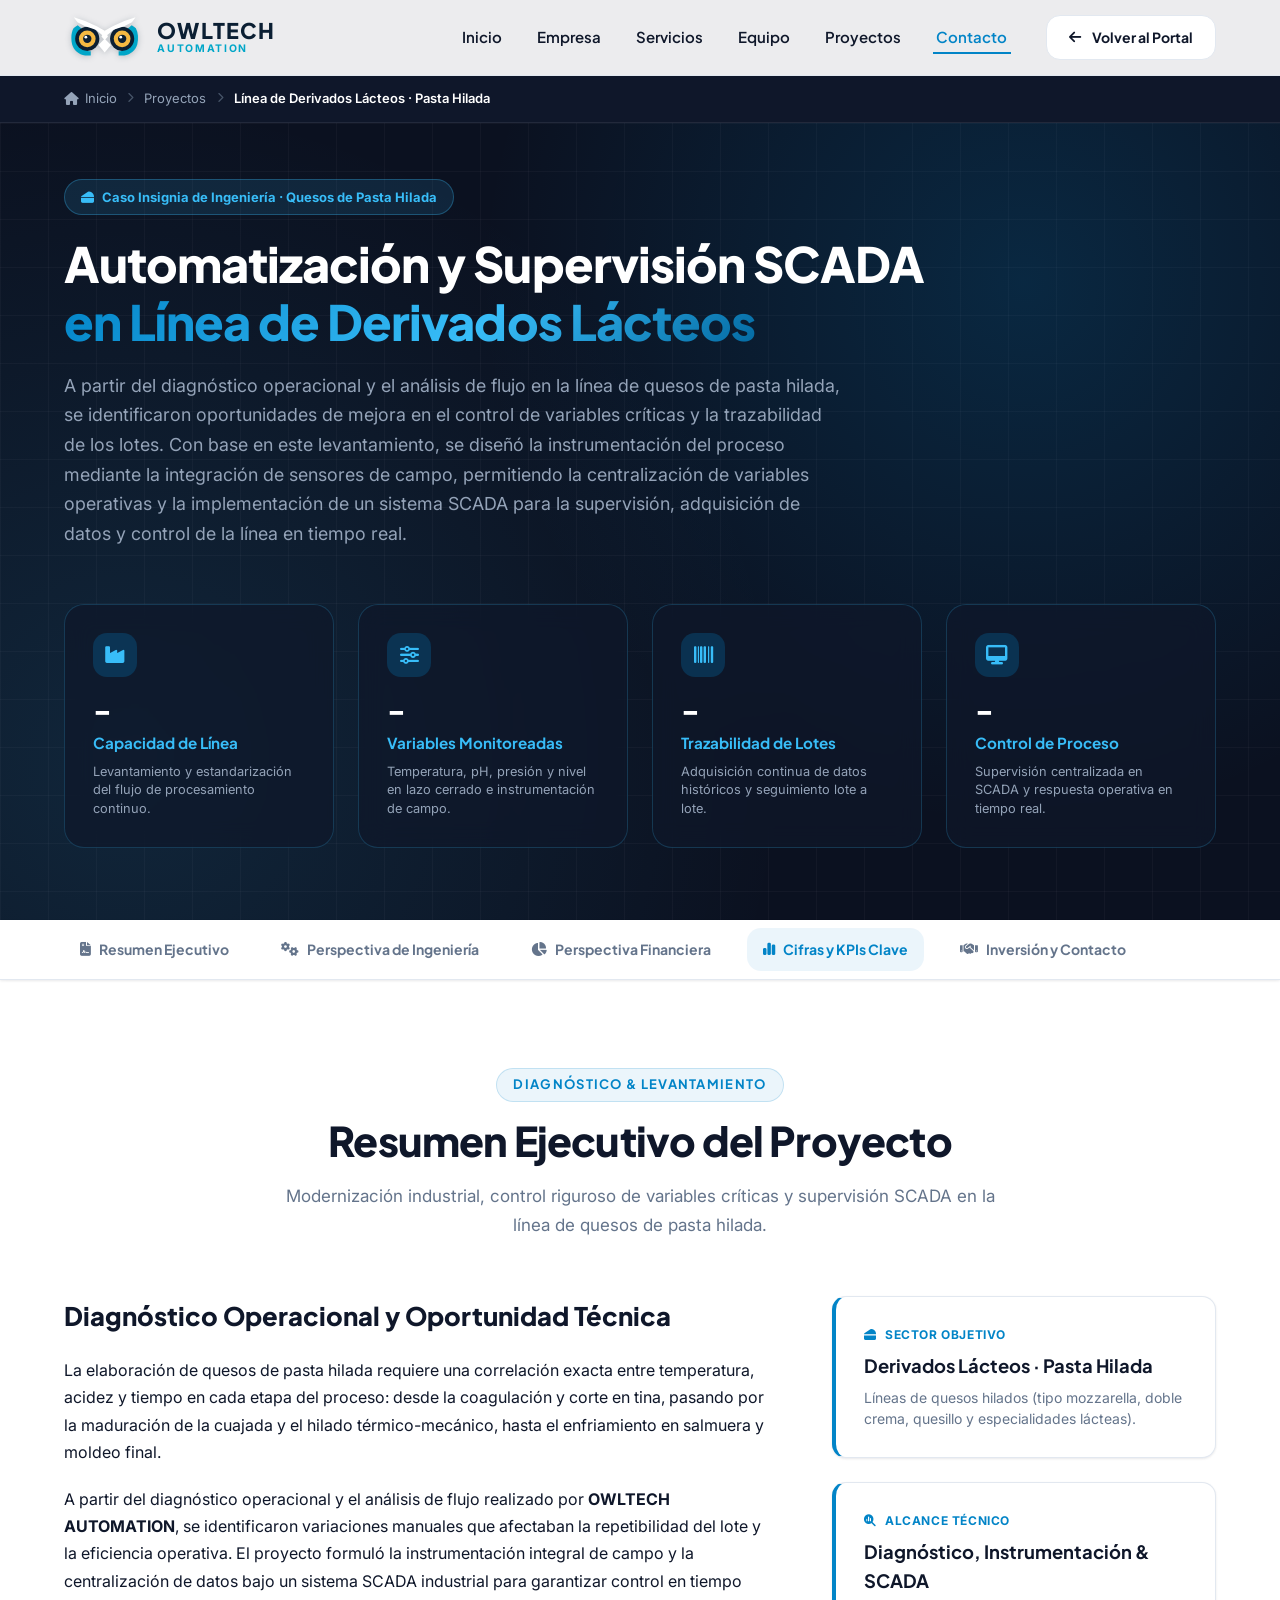
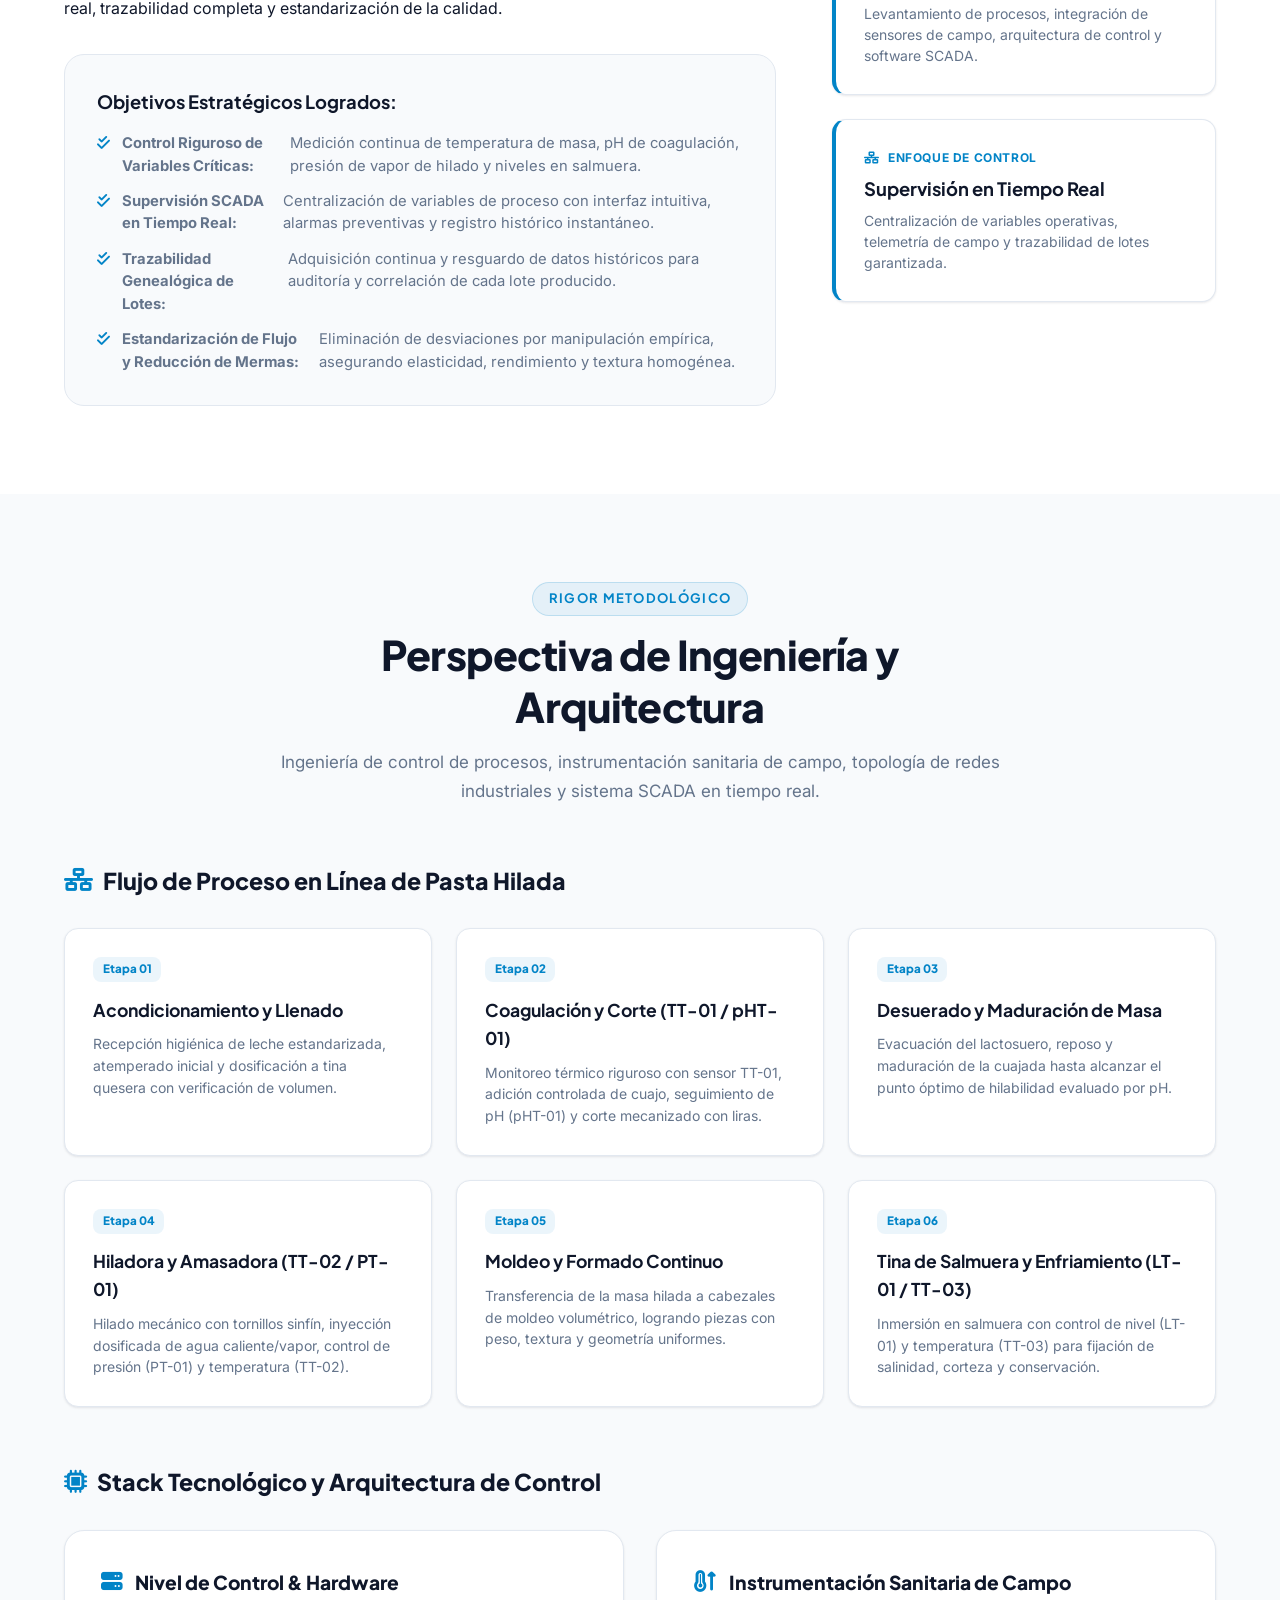
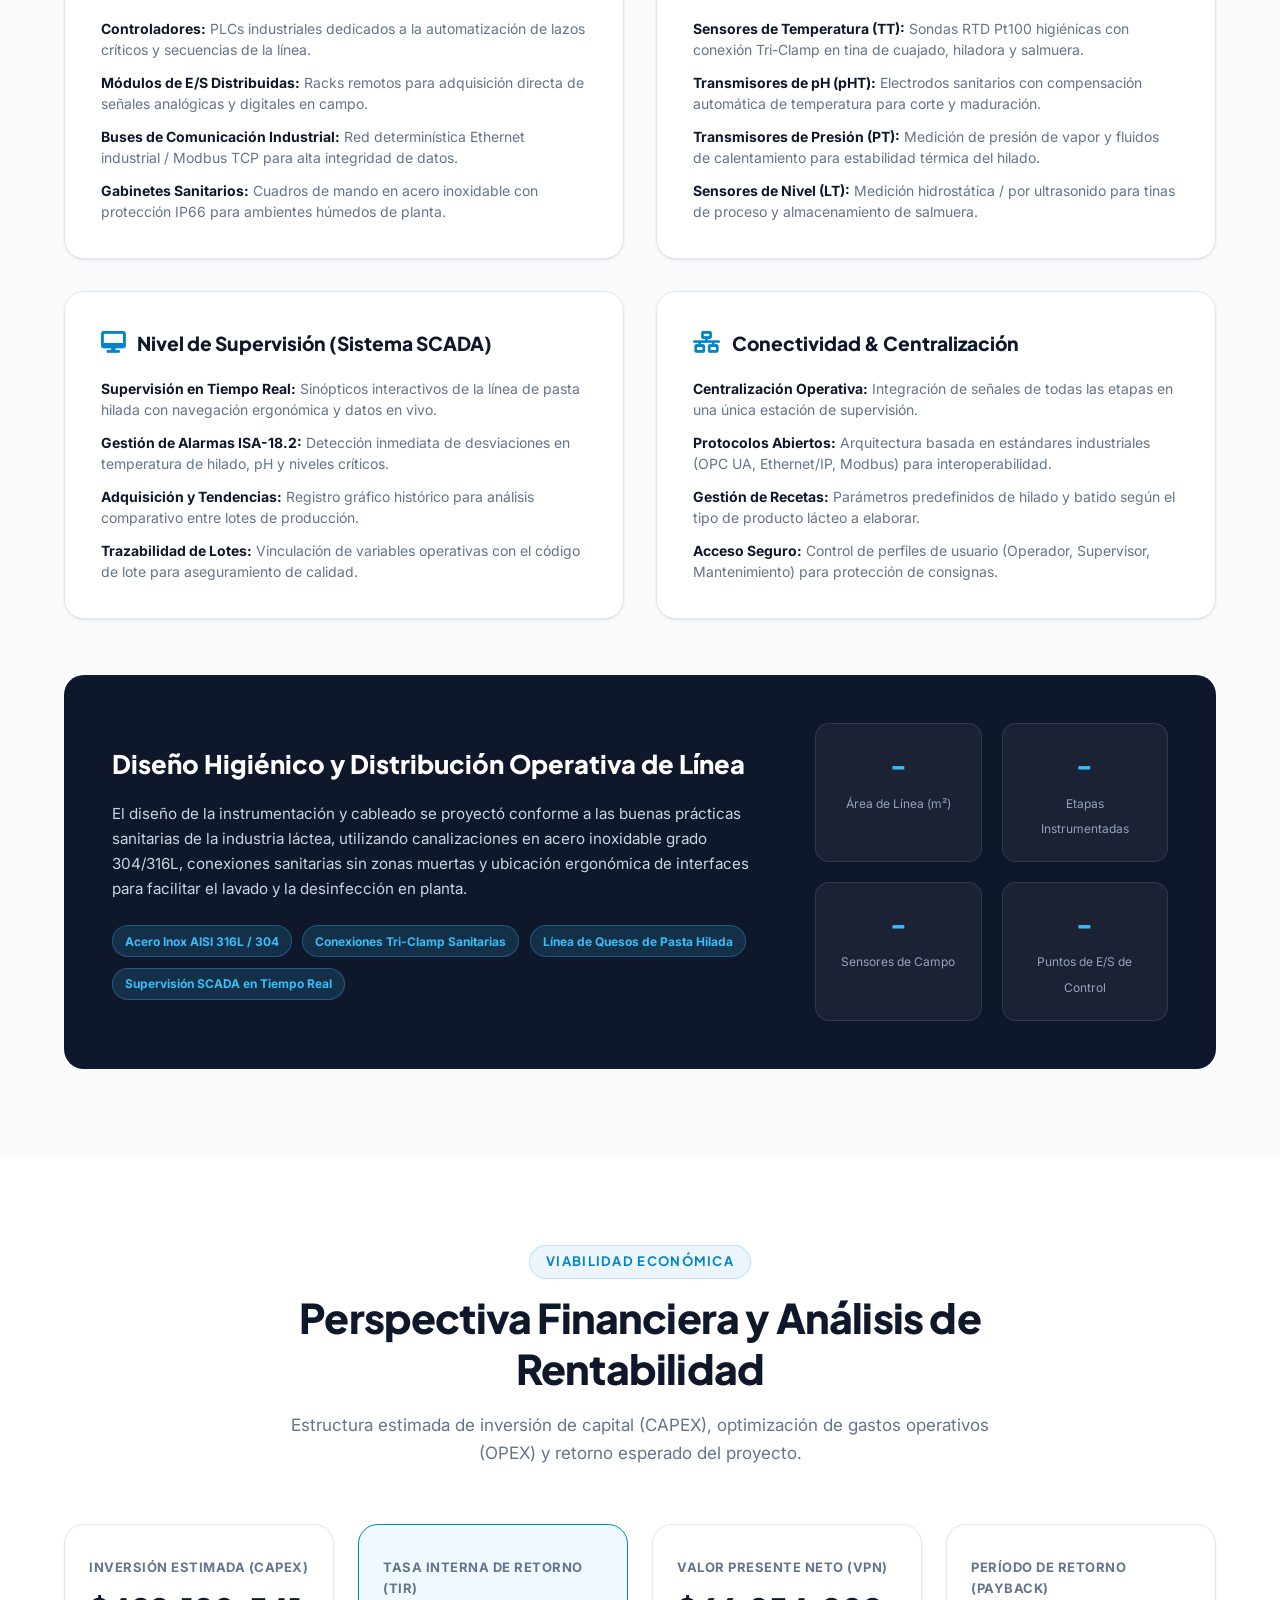
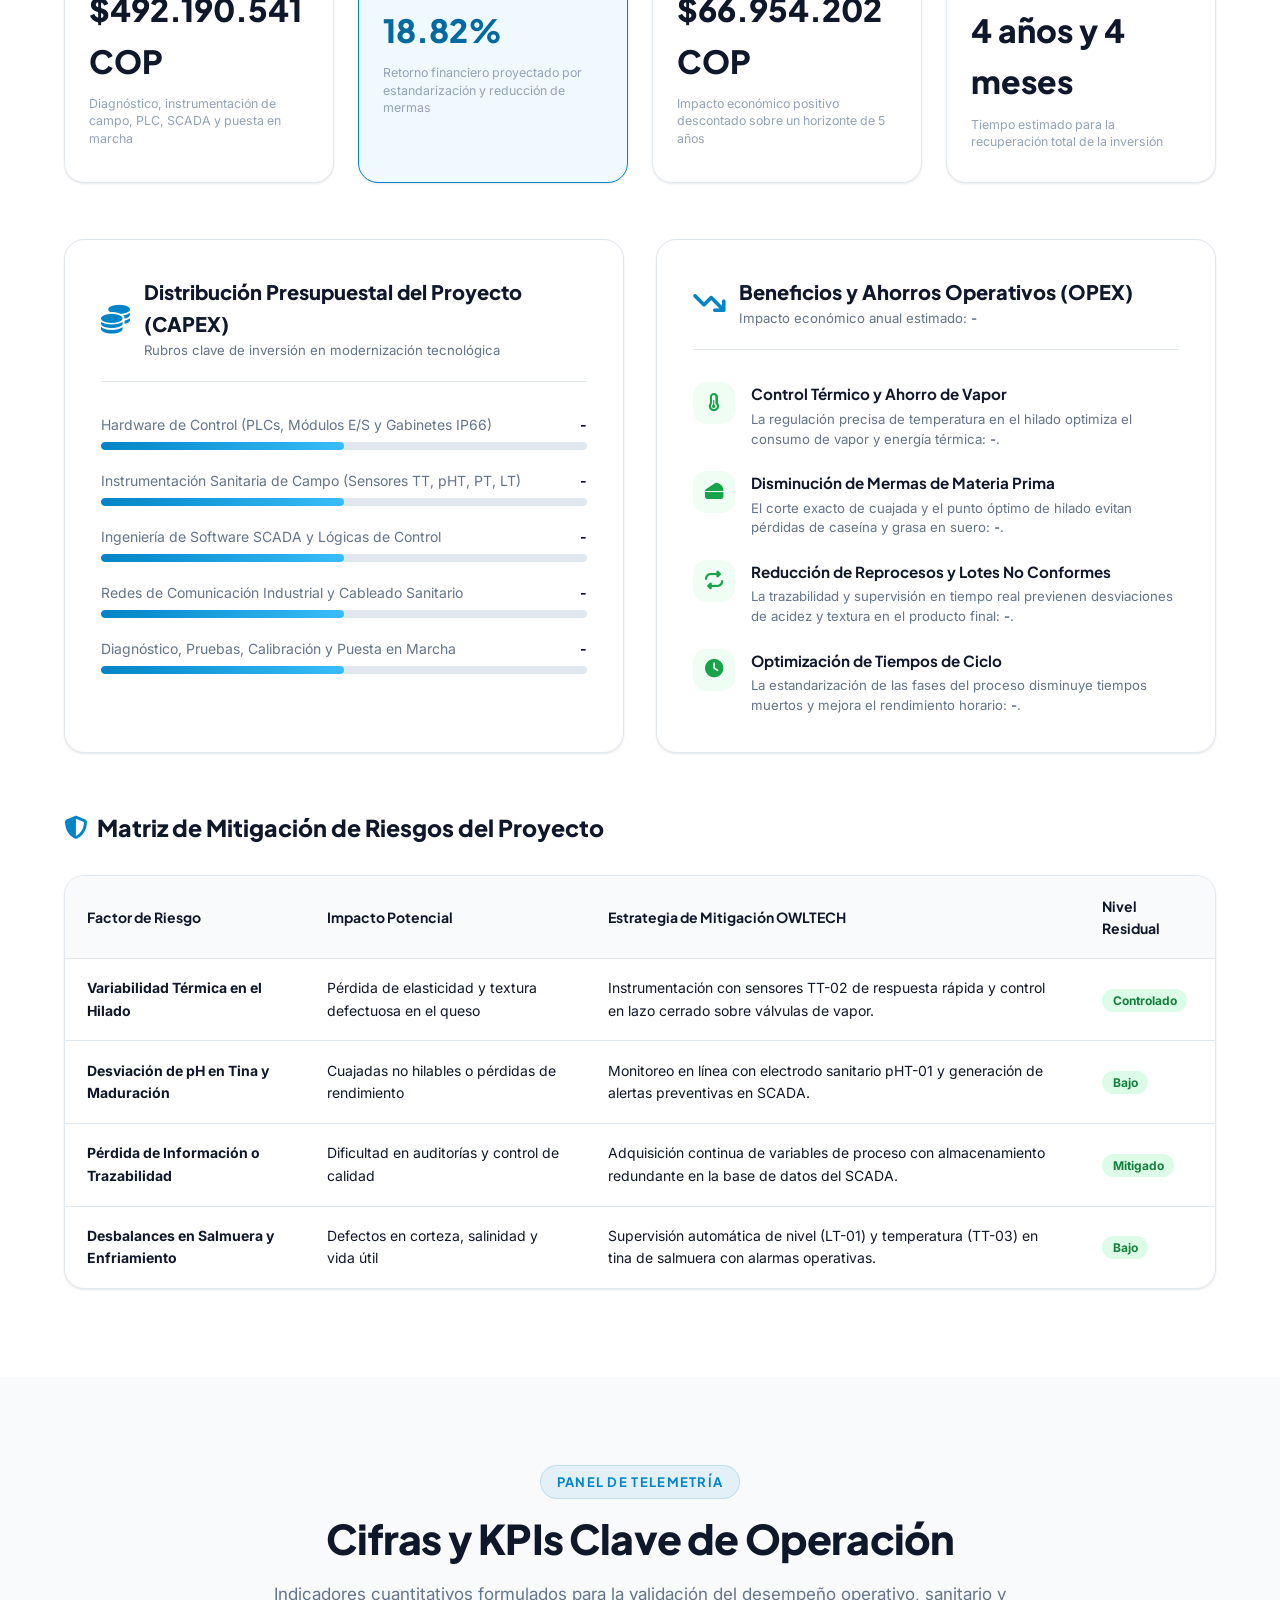
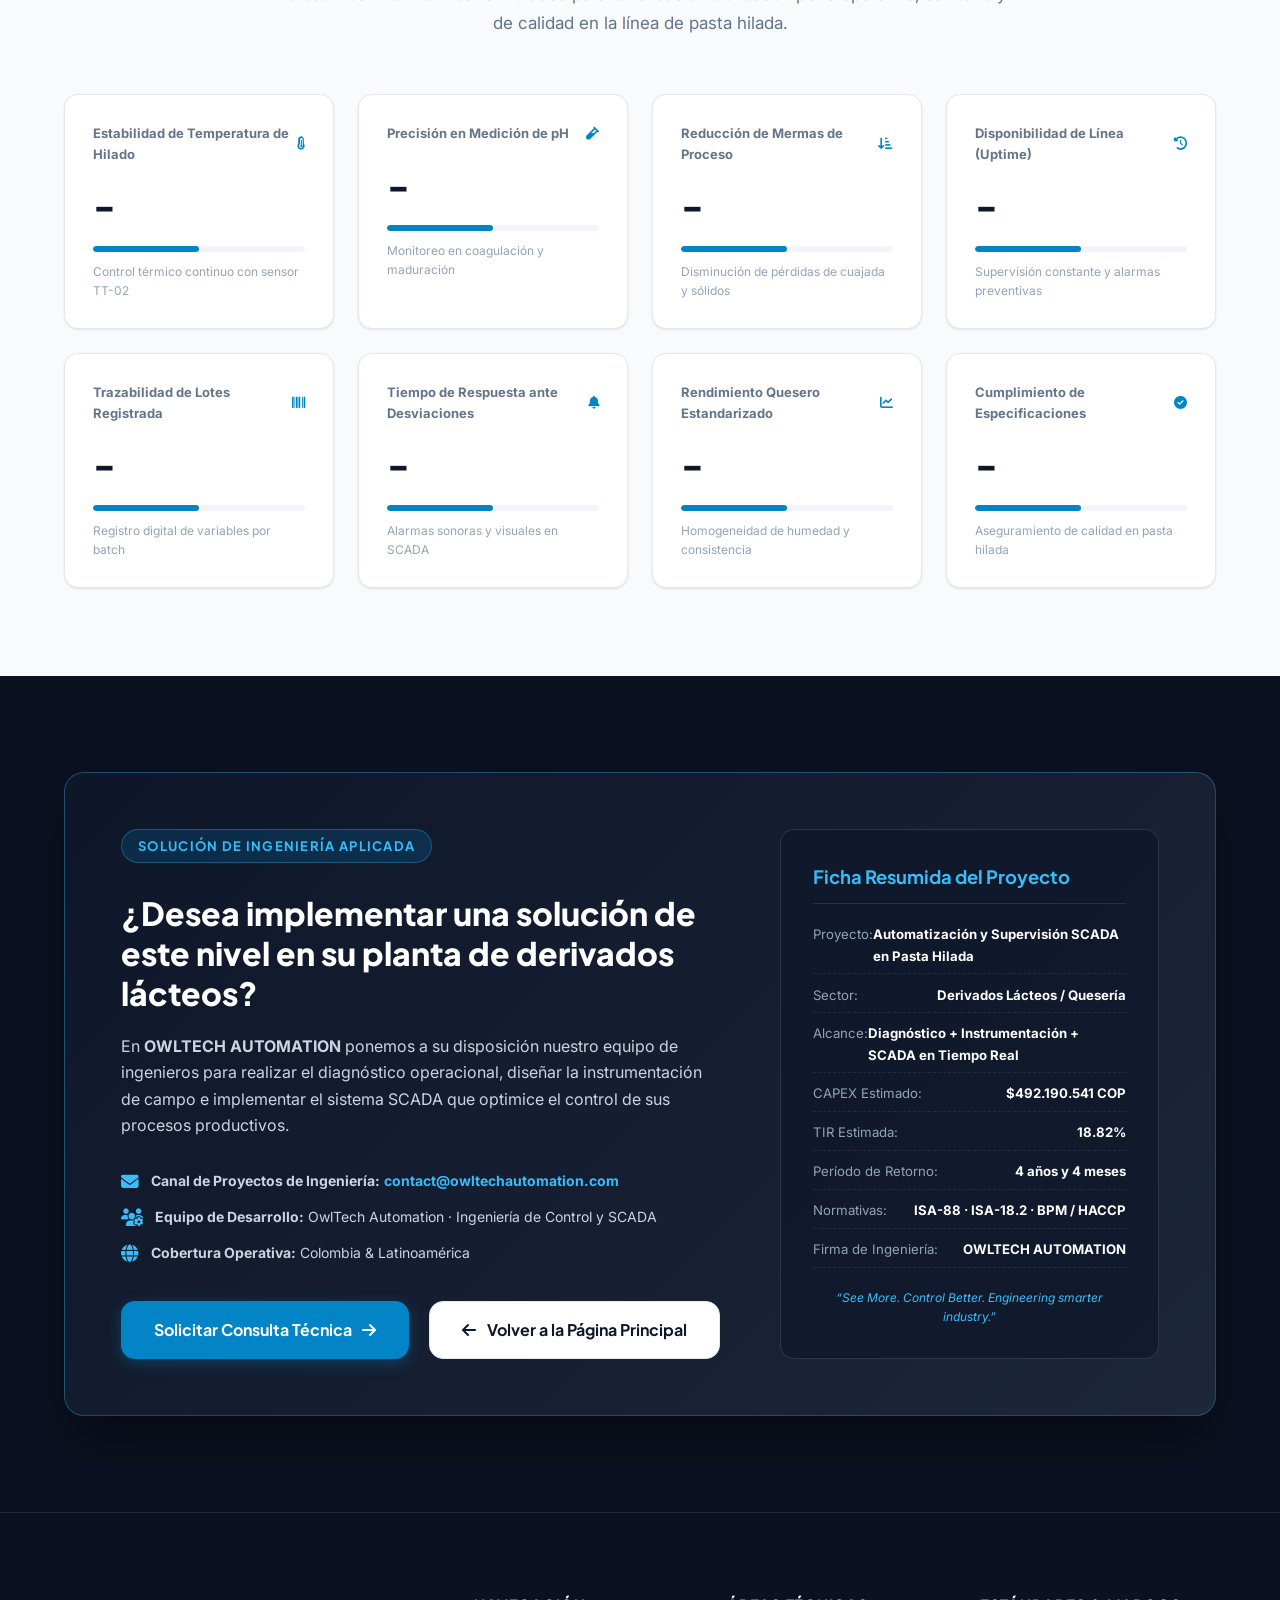
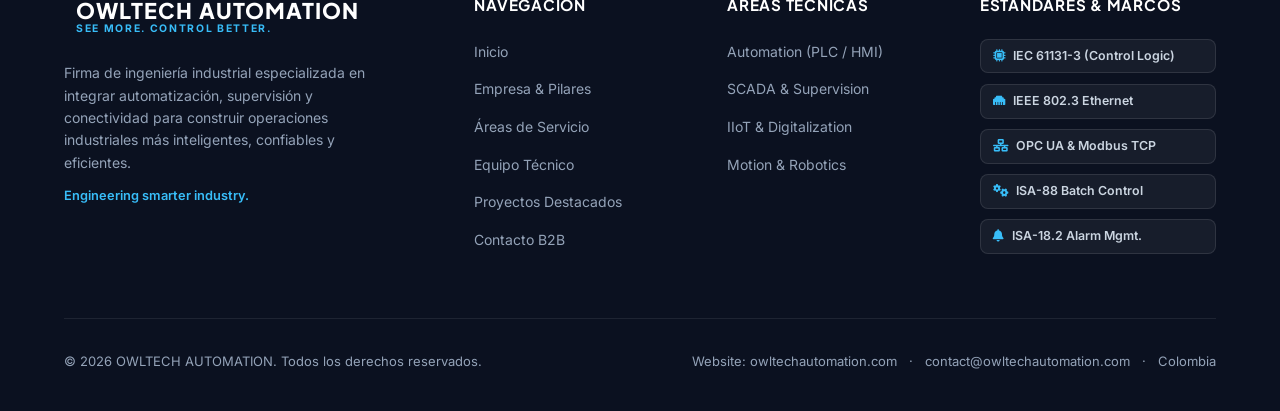
==== commit a6b791be: "feat: actualizar indicadores financieros del proyecto lactea (CAPEX, TIR, VPN, Payback)" ====
--- a/proyecto-lactea-40.html
+++ b/proyecto-lactea-40.html
@@ -411,25 +411,25 @@
         <div class="financial-summary-cards">
           <div class="fin-card">
             <span class="fin-label">Inversión Estimada (CAPEX)</span>
-            <div class="fin-value">-</div>
+            <div class="fin-value">$492.190.541 COP</div>
             <span class="fin-sub">Diagnóstico, instrumentación de campo, PLC, SCADA y puesta en marcha</span>
           </div>
 
           <div class="fin-card highlight-fin">
             <span class="fin-label">Tasa Interna de Retorno (TIR)</span>
-            <div class="fin-value">-</div>
+            <div class="fin-value">18.82%</div>
             <span class="fin-sub">Retorno financiero proyectado por estandarización y reducción de mermas</span>
           </div>
 
           <div class="fin-card">
-            <span class="fin-label">Valor Actual Neto (VAN)</span>
-            <div class="fin-value">-</div>
-            <span class="fin-sub">Impacto económico positivo descontado sobre el horizonte del proyecto</span>
+            <span class="fin-label">Valor Presente Neto (VPN)</span>
+            <div class="fin-value">$66.954.202 COP</div>
+            <span class="fin-sub">Impacto económico positivo descontado sobre un horizonte de 5 años</span>
           </div>
 
           <div class="fin-card">
             <span class="fin-label">Período de Retorno (Payback)</span>
-            <div class="fin-value">-</div>
+            <div class="fin-value">4 años y 4 meses</div>
             <span class="fin-sub">Tiempo estimado para la recuperación total de la inversión</span>
           </div>
         </div>
@@ -746,9 +746,9 @@
                 <li><span>Proyecto:</span> <strong>Automatización y Supervisión SCADA en Pasta Hilada</strong></li>
                 <li><span>Sector:</span> <strong>Derivados Lácteos / Quesería</strong></li>
                 <li><span>Alcance:</span> <strong>Diagnóstico + Instrumentación + SCADA en Tiempo Real</strong></li>
-                <li><span>CAPEX Estimado:</span> <strong>-</strong></li>
-                <li><span>TIR Estimada:</span> <strong>-</strong></li>
-                <li><span>Período de Retorno:</span> <strong>-</strong></li>
+                <li><span>CAPEX Estimado:</span> <strong>$492.190.541 COP</strong></li>
+                <li><span>TIR Estimada:</span> <strong>18.82%</strong></li>
+                <li><span>Período de Retorno:</span> <strong>4 años y 4 meses</strong></li>
                 <li><span>Normativas:</span> <strong>ISA-88 · ISA-18.2 · BPM / HACCP</strong></li>
                 <li><span>Firma de Ingeniería:</span> <strong>OWLTECH AUTOMATION</strong></li>
               </ul>
--- a/css/styles.css
+++ b/css/styles.css
@@ -754,18 +754,24 @@
   gap: 2rem;
 }
 
-/* Contenedor con Perspectiva 3D */
+/* Contenedor de Tarjeta */
 .team-card {
   background-color: transparent;
-  height: 500px;
+  height: 420px;
   perspective: 1200px;
-  cursor: pointer;
+  cursor: default;
   outline: none;
+}
+
+/* Modo temporal: descripciones de integrantes y efecto flip ocultos */
+.team-card .flip-hint,
+.team-card .card-back {
+  display: none !important;
 }
 
 .team-card:focus-visible .card-inner,
 .team-card.is-flipped .card-inner {
-  transform: rotateY(180deg);
+  transform: none;
 }
 
 .card-inner {
@@ -773,16 +779,17 @@
   width: 100%;
   height: 100%;
   text-align: left;
-  transition: transform 0.7s cubic-bezier(0.4, 0.2, 0.2, 1);
+  transition: transform 0.4s ease, box-shadow 0.4s ease;
   transform-style: preserve-3d;
   border-radius: var(--radius-lg);
   box-shadow: var(--shadow-md);
 }
 
-/* Hover Flip en dispositivos desktop que soportan hover */
+/* Efecto hover suave sin rotación mientras las descripciones estén ocultas */
 @media (hover: hover) and (pointer: fine) {
   .team-card:hover .card-inner {
-    transform: rotateY(180deg);
+    transform: translateY(-6px);
+    box-shadow: var(--shadow-xl);
   }
 }
 
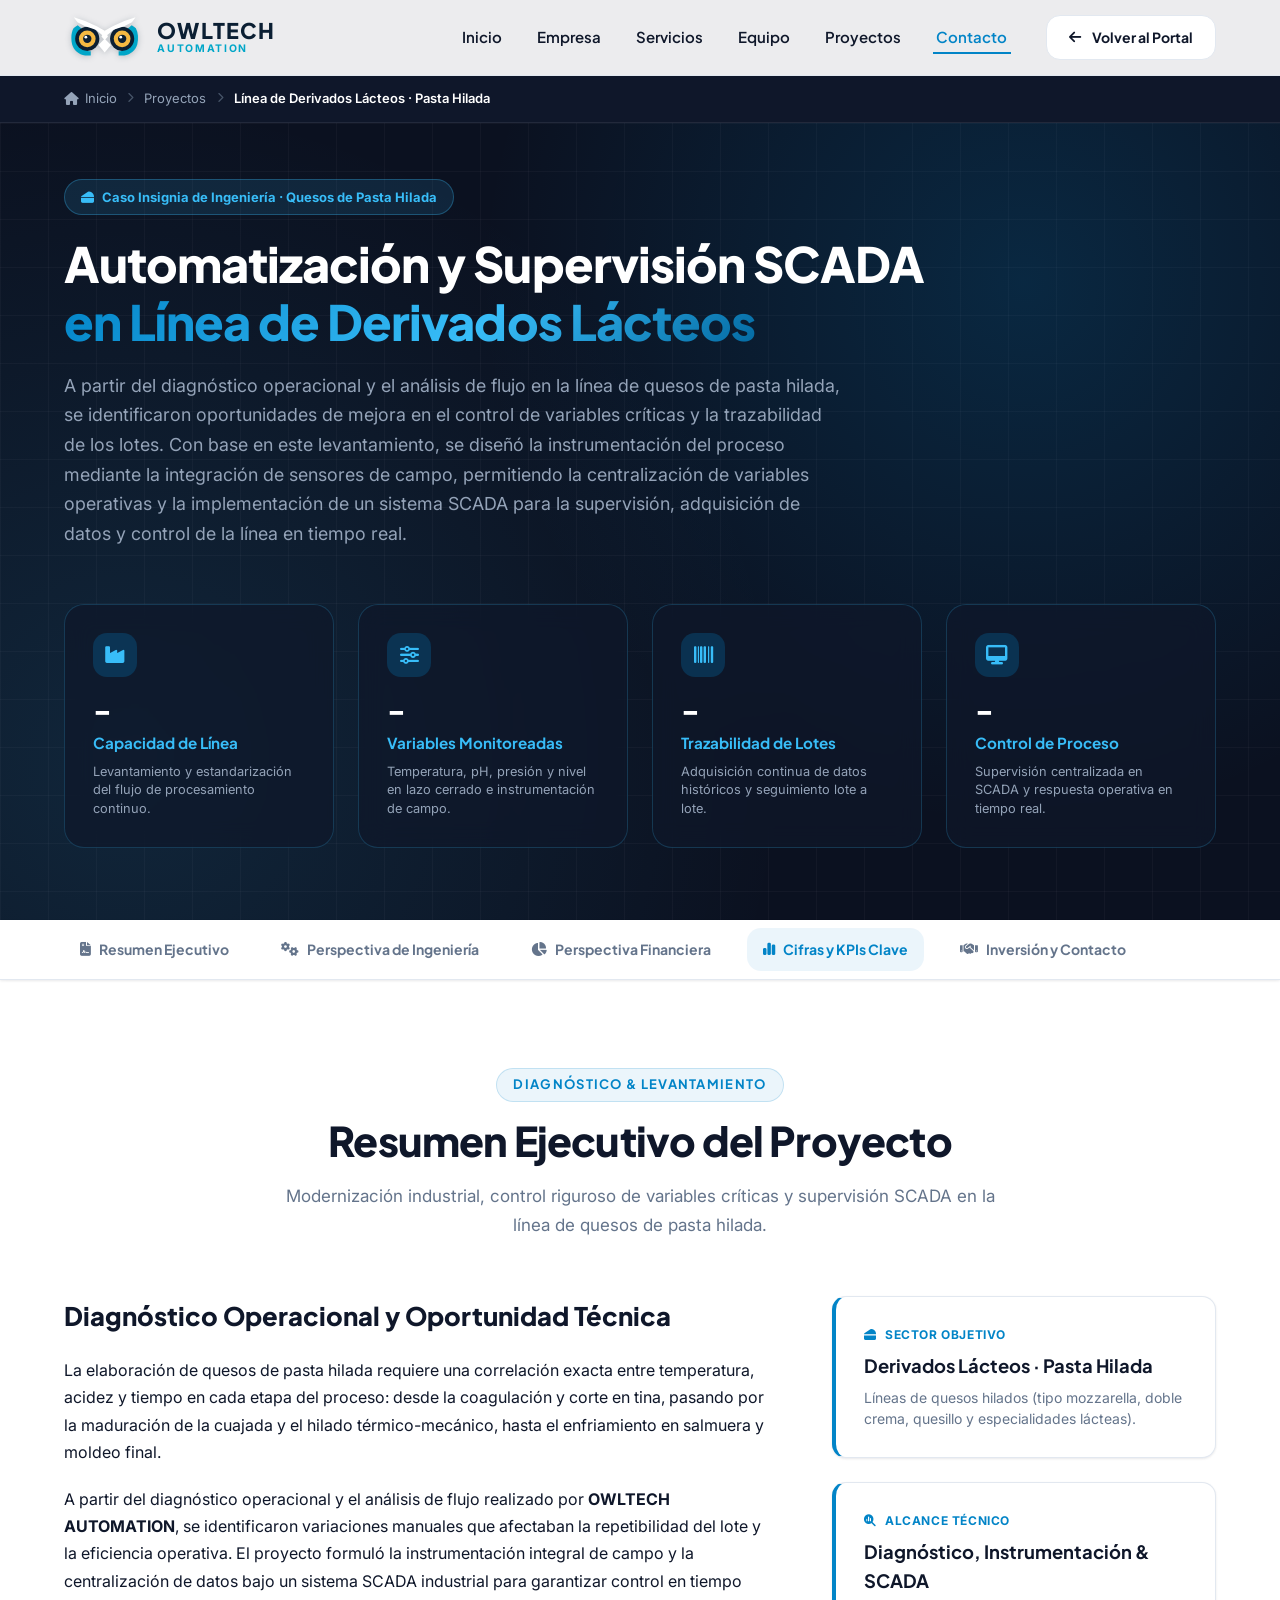
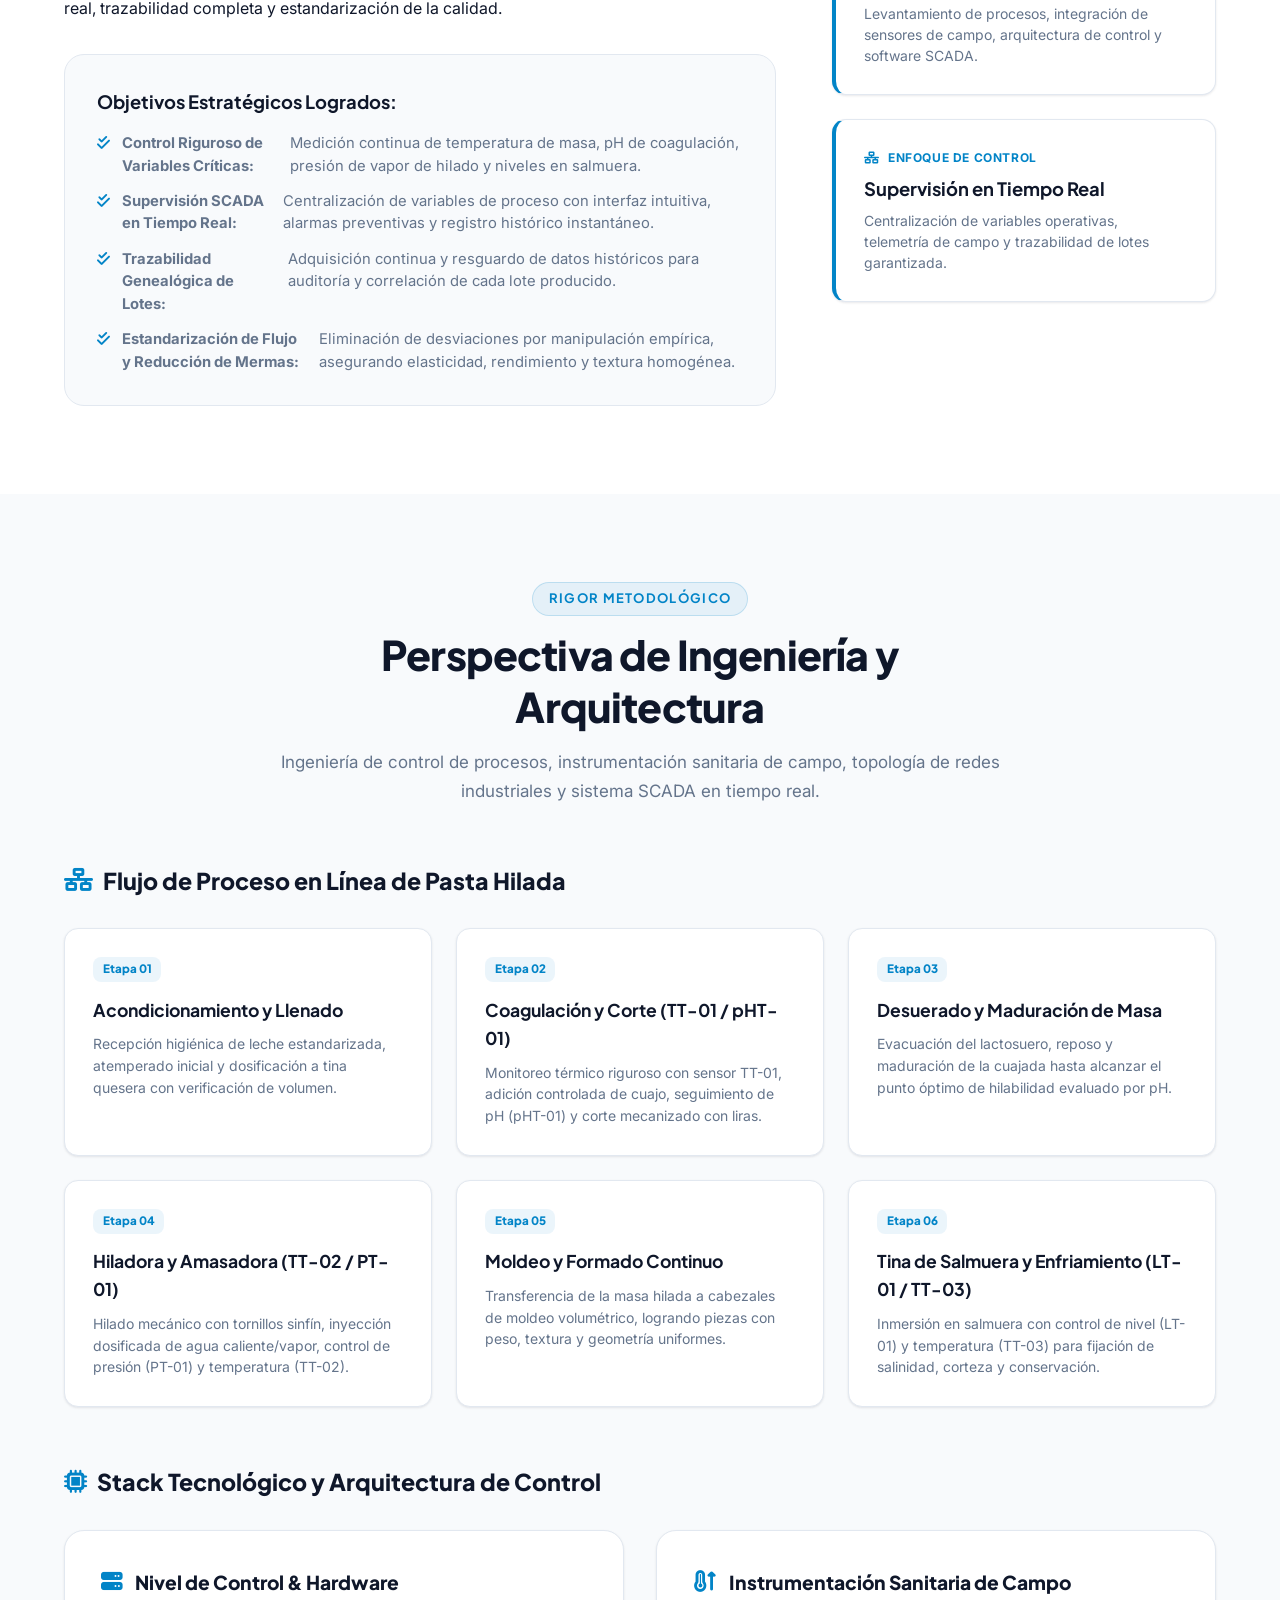
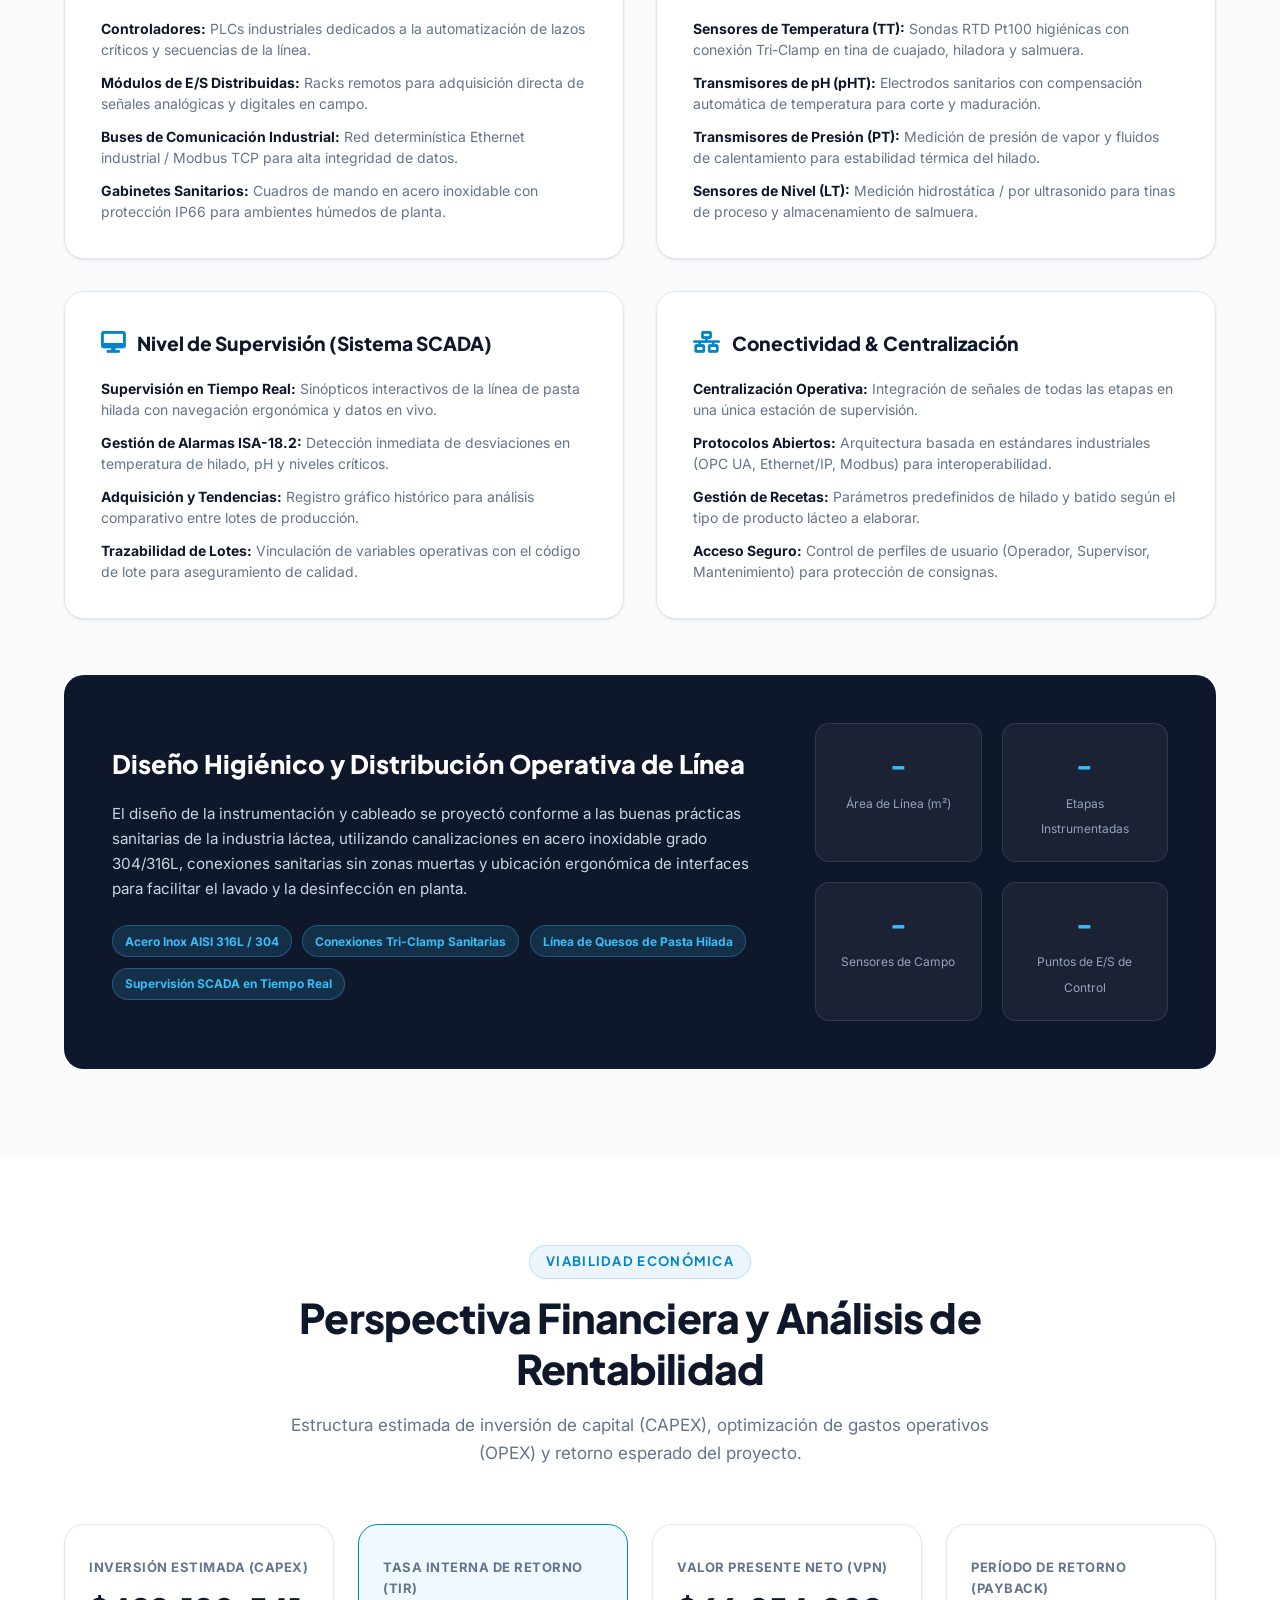
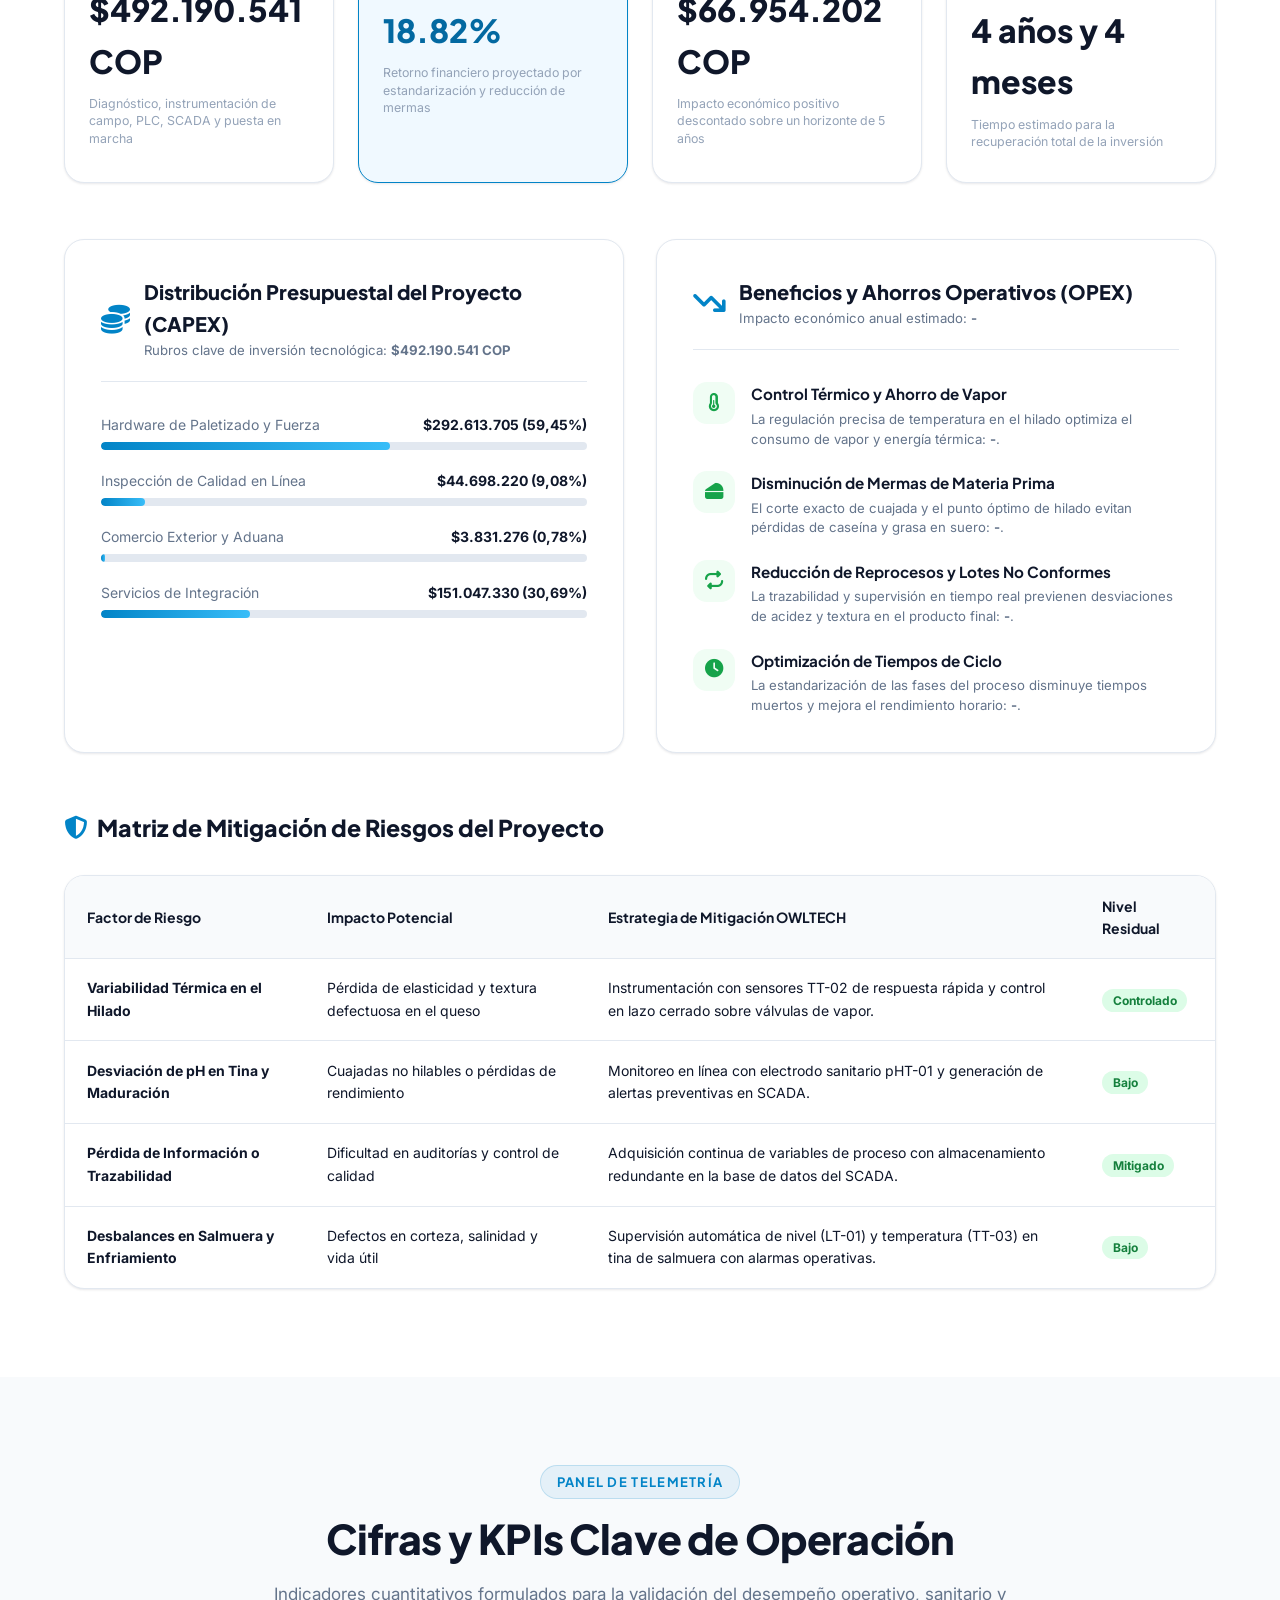
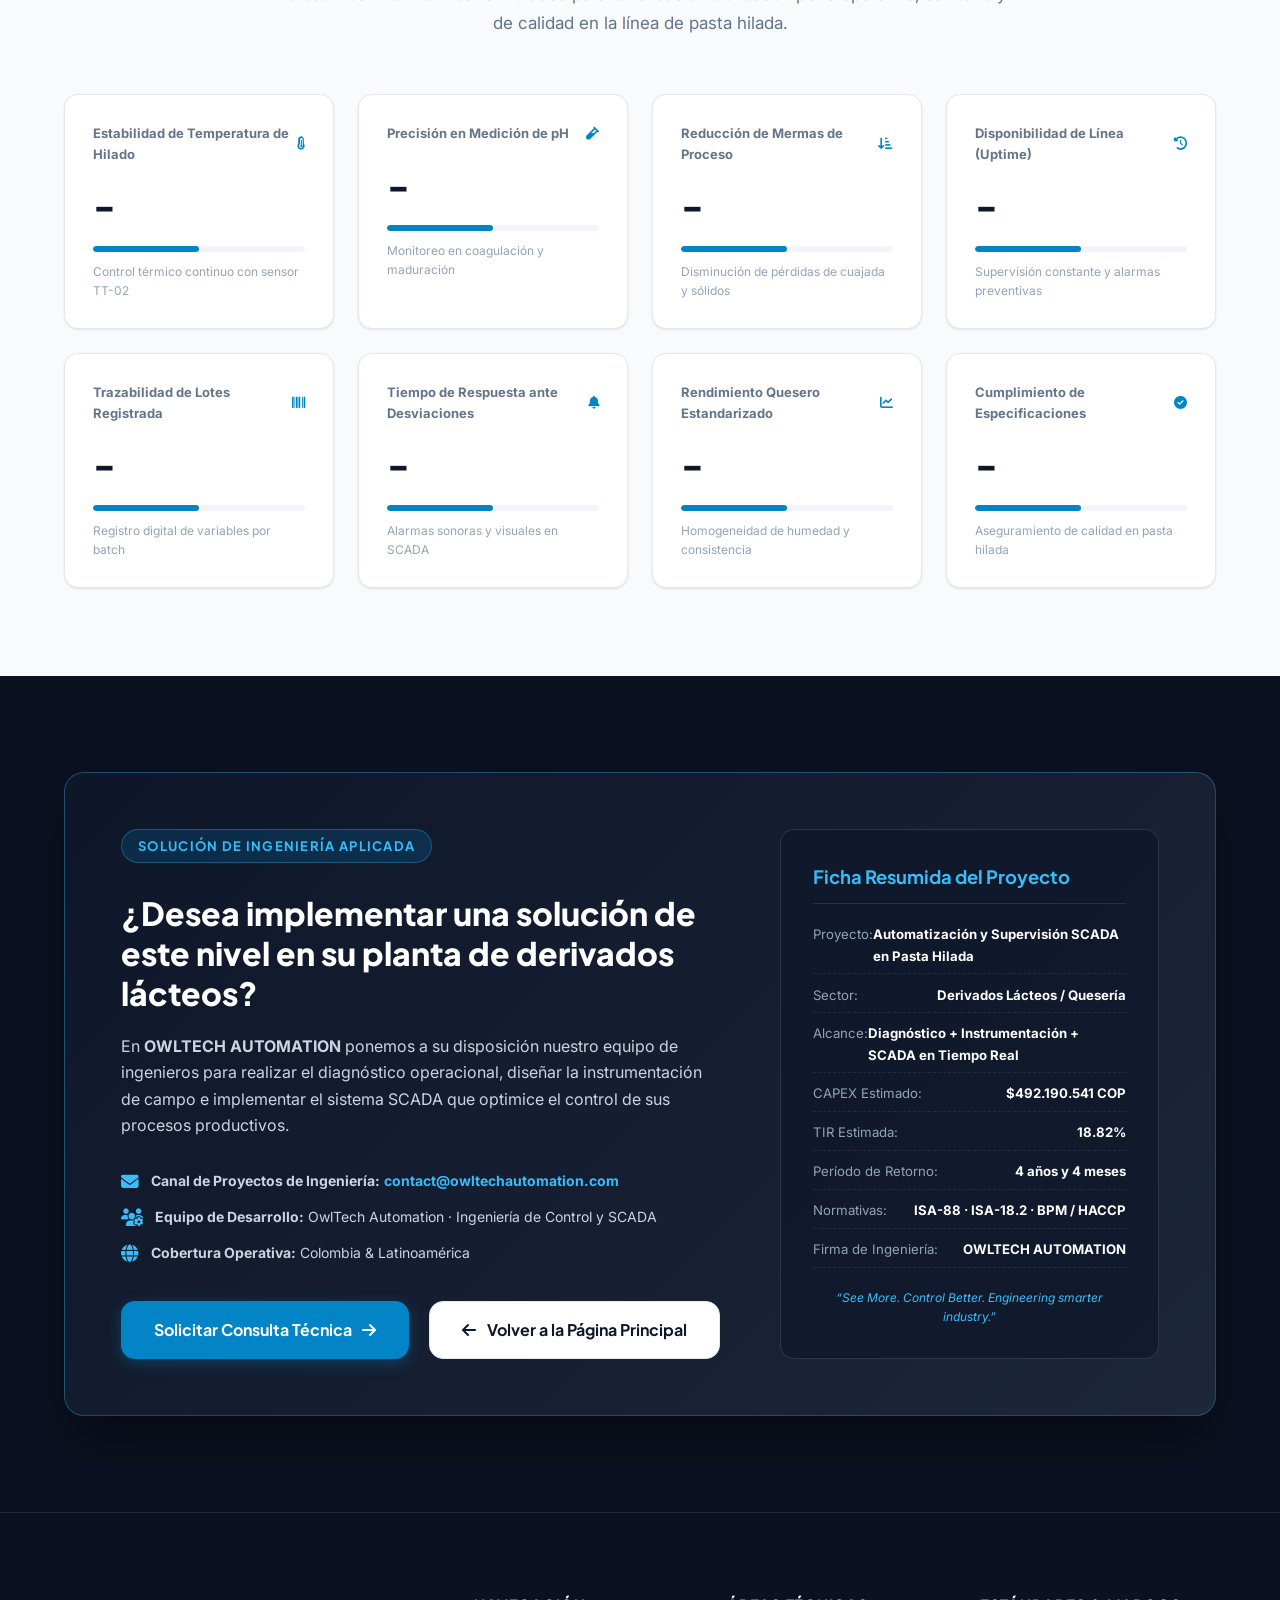
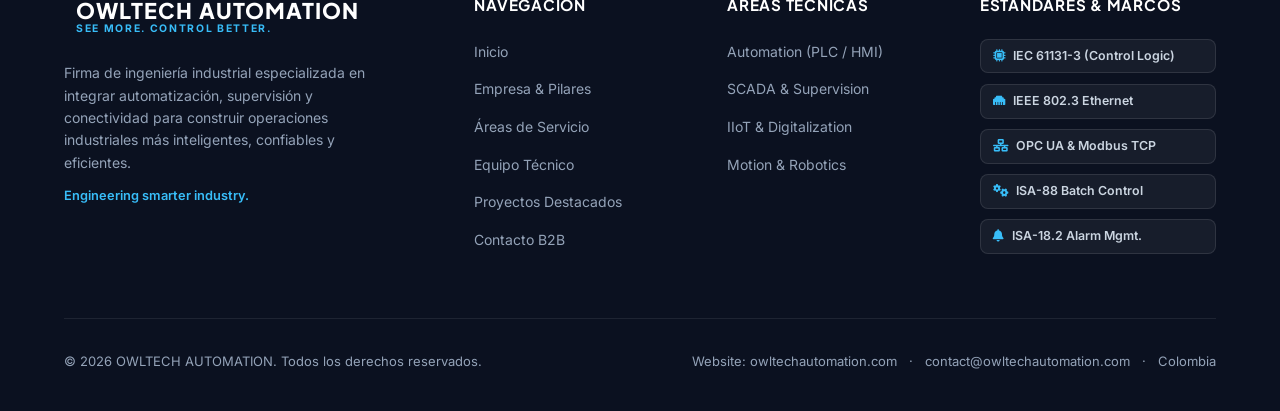
==== commit 6fc83ed7: "feat: actualizar distribucion presupuestal de CAPEX con rubros y porcentajes oficiales" ====
--- a/proyecto-lactea-40.html
+++ b/proyecto-lactea-40.html
@@ -443,49 +443,41 @@
               <i class="fa-solid fa-coins"></i>
               <div>
                 <h4>Distribución Presupuestal del Proyecto (CAPEX)</h4>
-                <p>Rubros clave de inversión en modernización tecnológica</p>
+                <p>Rubros clave de inversión tecnológica: <strong>$492.190.541 COP</strong></p>
               </div>
             </div>
 
             <div class="budget-items-list">
               <div class="budget-item">
                 <div class="budget-info">
-                  <span>Hardware de Control (PLCs, Módulos E/S y Gabinetes IP66)</span>
-                  <strong>-</strong>
-                </div>
-                <div class="budget-bar"><div class="budget-fill" style="width: 50%;"></div></div>
+                  <span>Hardware de Paletizado y Fuerza</span>
+                  <strong>$292.613.705 (59,45%)</strong>
+                </div>
+                <div class="budget-bar"><div class="budget-fill" style="width: 59.45%;"></div></div>
               </div>
 
               <div class="budget-item">
                 <div class="budget-info">
-                  <span>Instrumentación Sanitaria de Campo (Sensores TT, pHT, PT, LT)</span>
-                  <strong>-</strong>
-                </div>
-                <div class="budget-bar"><div class="budget-fill" style="width: 50%;"></div></div>
+                  <span>Inspección de Calidad en Línea</span>
+                  <strong>$44.698.220 (9,08%)</strong>
+                </div>
+                <div class="budget-bar"><div class="budget-fill" style="width: 9.08%;"></div></div>
               </div>
 
               <div class="budget-item">
                 <div class="budget-info">
-                  <span>Ingeniería de Software SCADA y Lógicas de Control</span>
-                  <strong>-</strong>
-                </div>
-                <div class="budget-bar"><div class="budget-fill" style="width: 50%;"></div></div>
+                  <span>Comercio Exterior y Aduana</span>
+                  <strong>$3.831.276 (0,78%)</strong>
+                </div>
+                <div class="budget-bar"><div class="budget-fill" style="width: 0.78%; min-width: 4px;"></div></div>
               </div>
 
               <div class="budget-item">
                 <div class="budget-info">
-                  <span>Redes de Comunicación Industrial y Cableado Sanitario</span>
-                  <strong>-</strong>
-                </div>
-                <div class="budget-bar"><div class="budget-fill" style="width: 50%;"></div></div>
-              </div>
-
-              <div class="budget-item">
-                <div class="budget-info">
-                  <span>Diagnóstico, Pruebas, Calibración y Puesta en Marcha</span>
-                  <strong>-</strong>
-                </div>
-                <div class="budget-bar"><div class="budget-fill" style="width: 50%;"></div></div>
+                  <span>Servicios de Integración</span>
+                  <strong>$151.047.330 (30,69%)</strong>
+                </div>
+                <div class="budget-bar"><div class="budget-fill" style="width: 30.69%;"></div></div>
               </div>
             </div>
           </div>
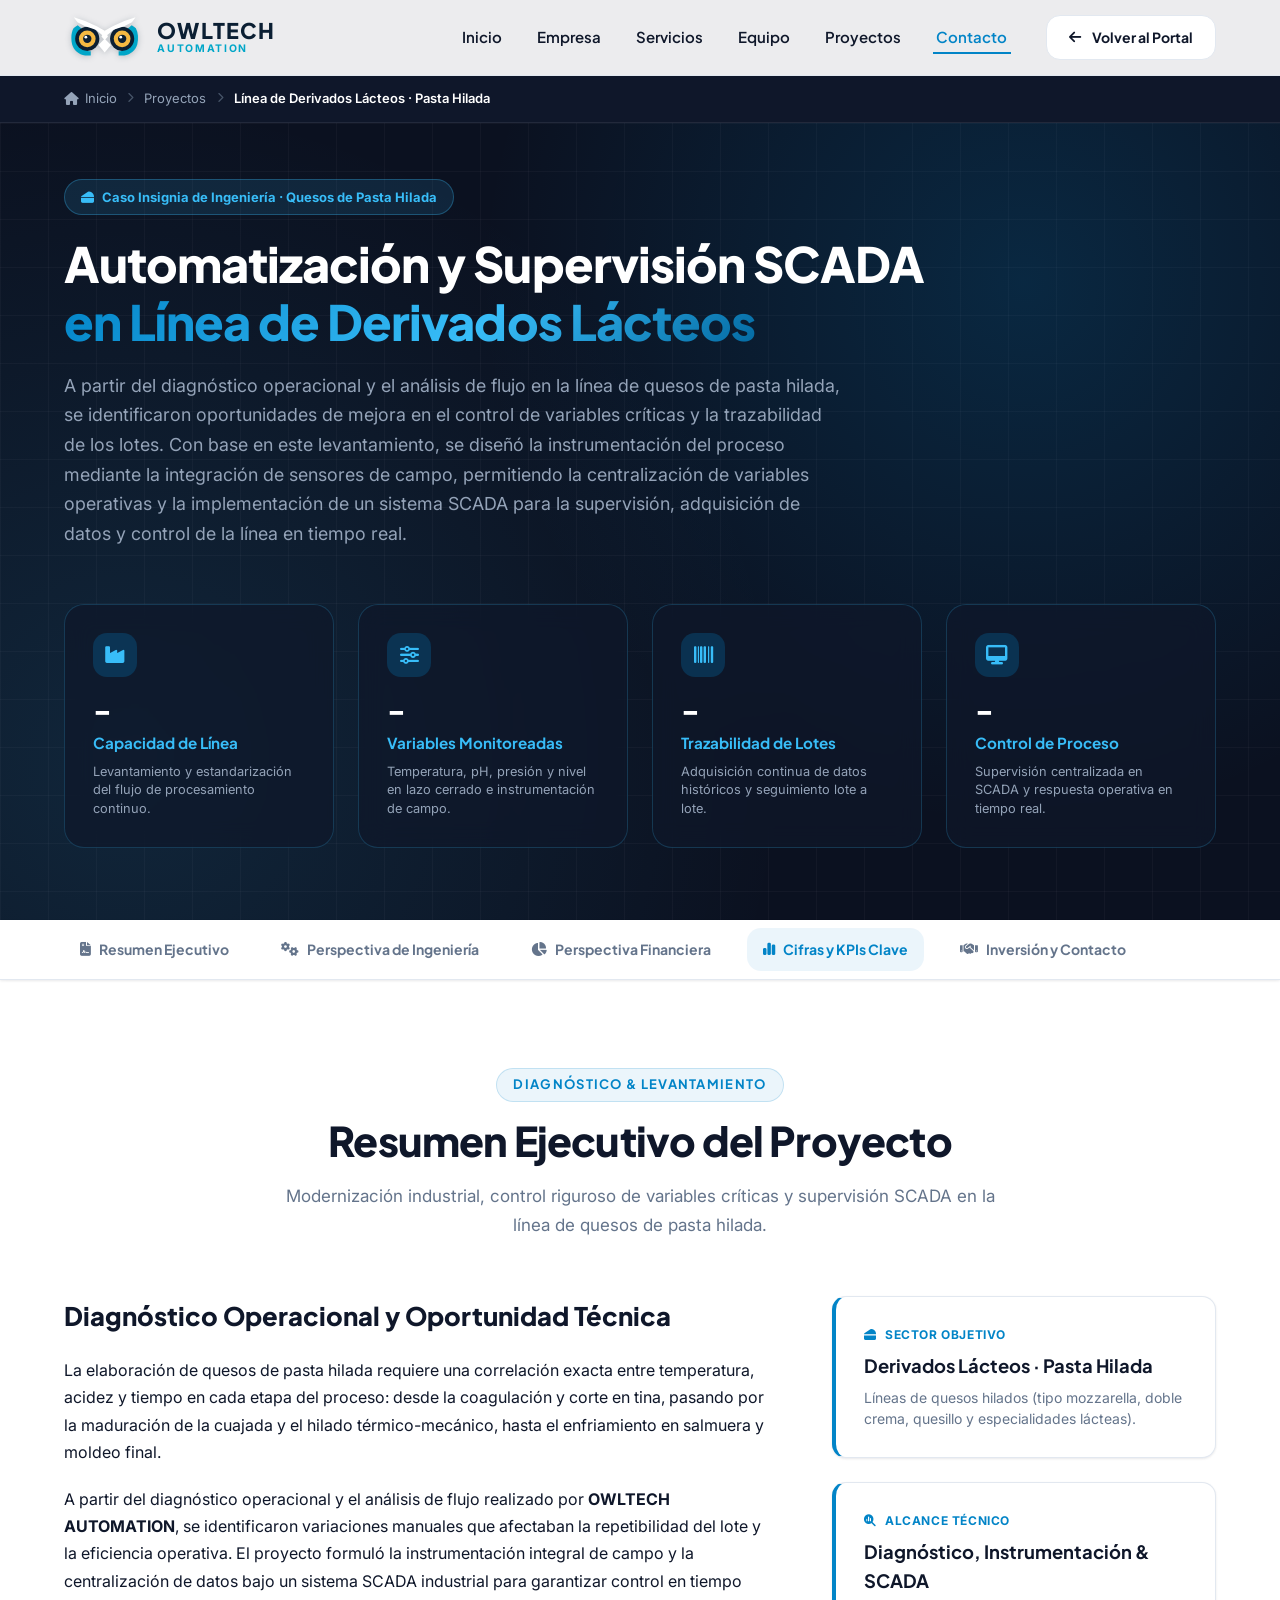
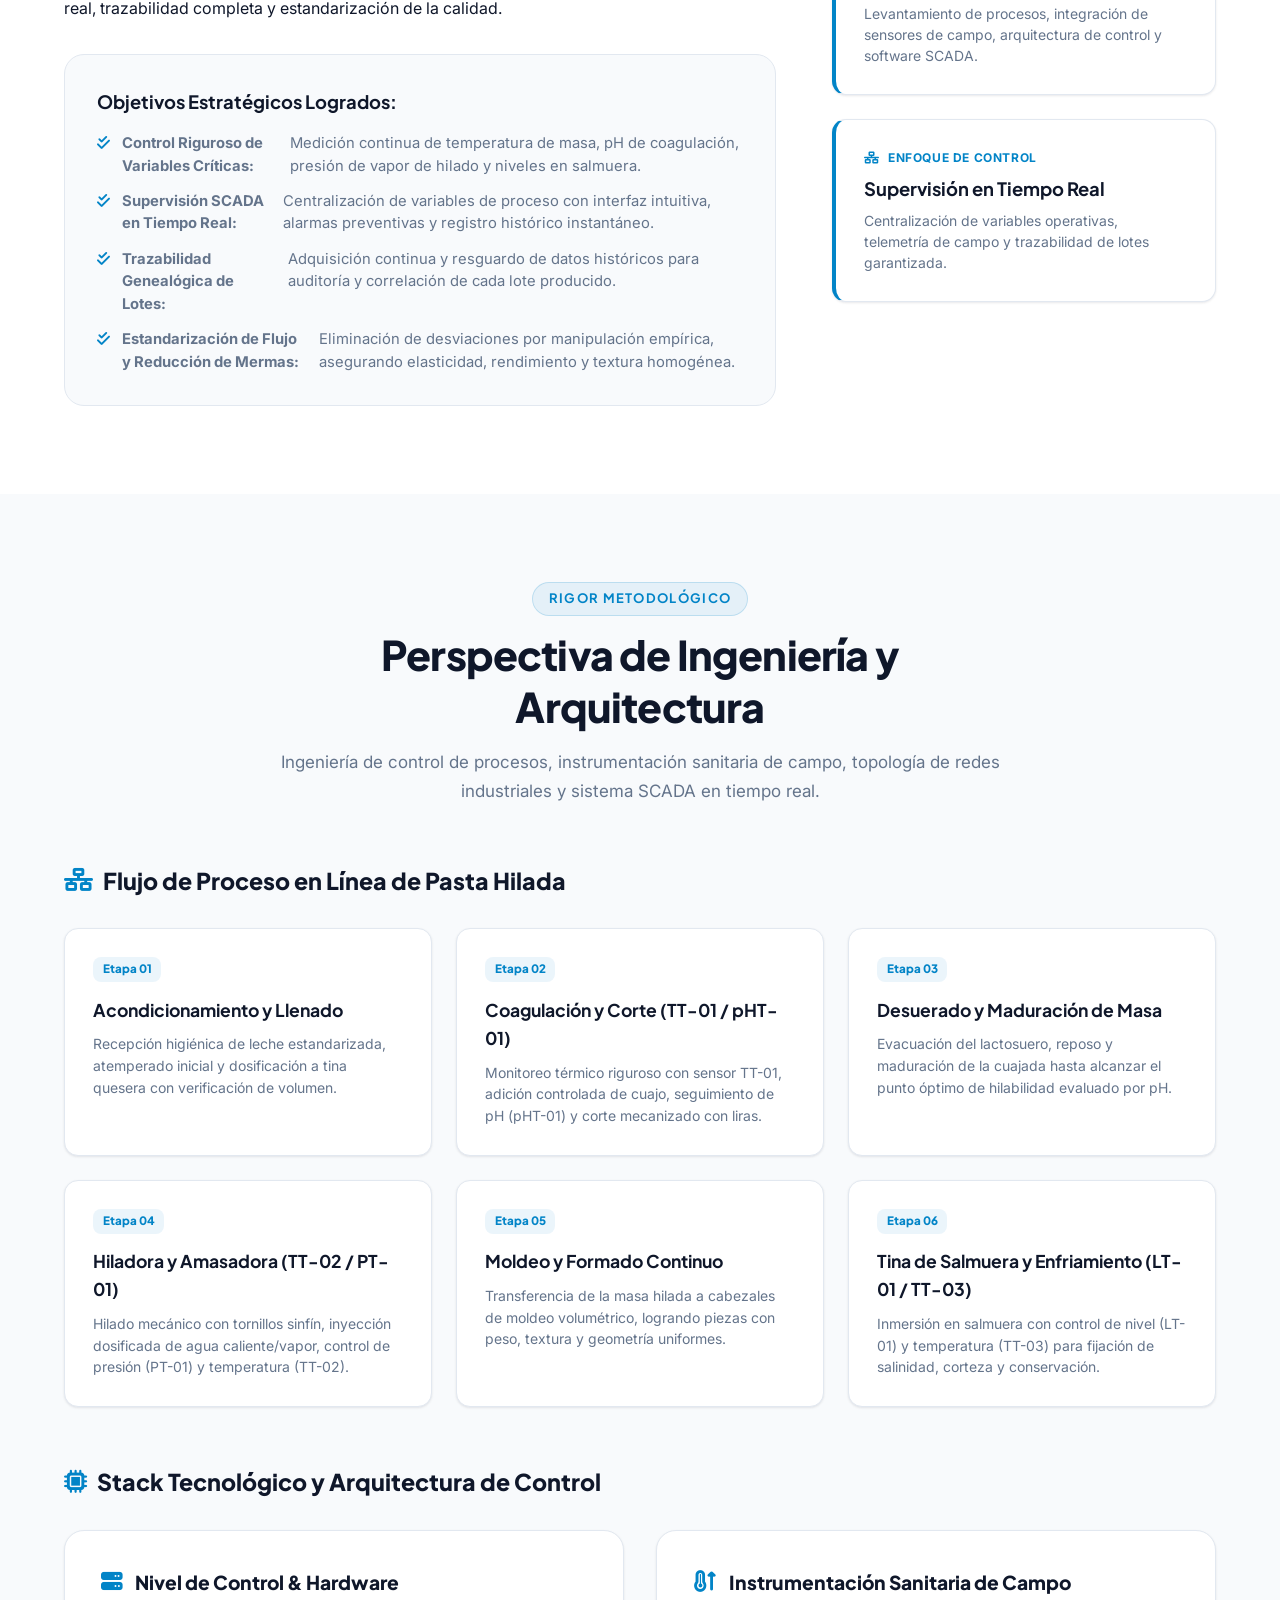
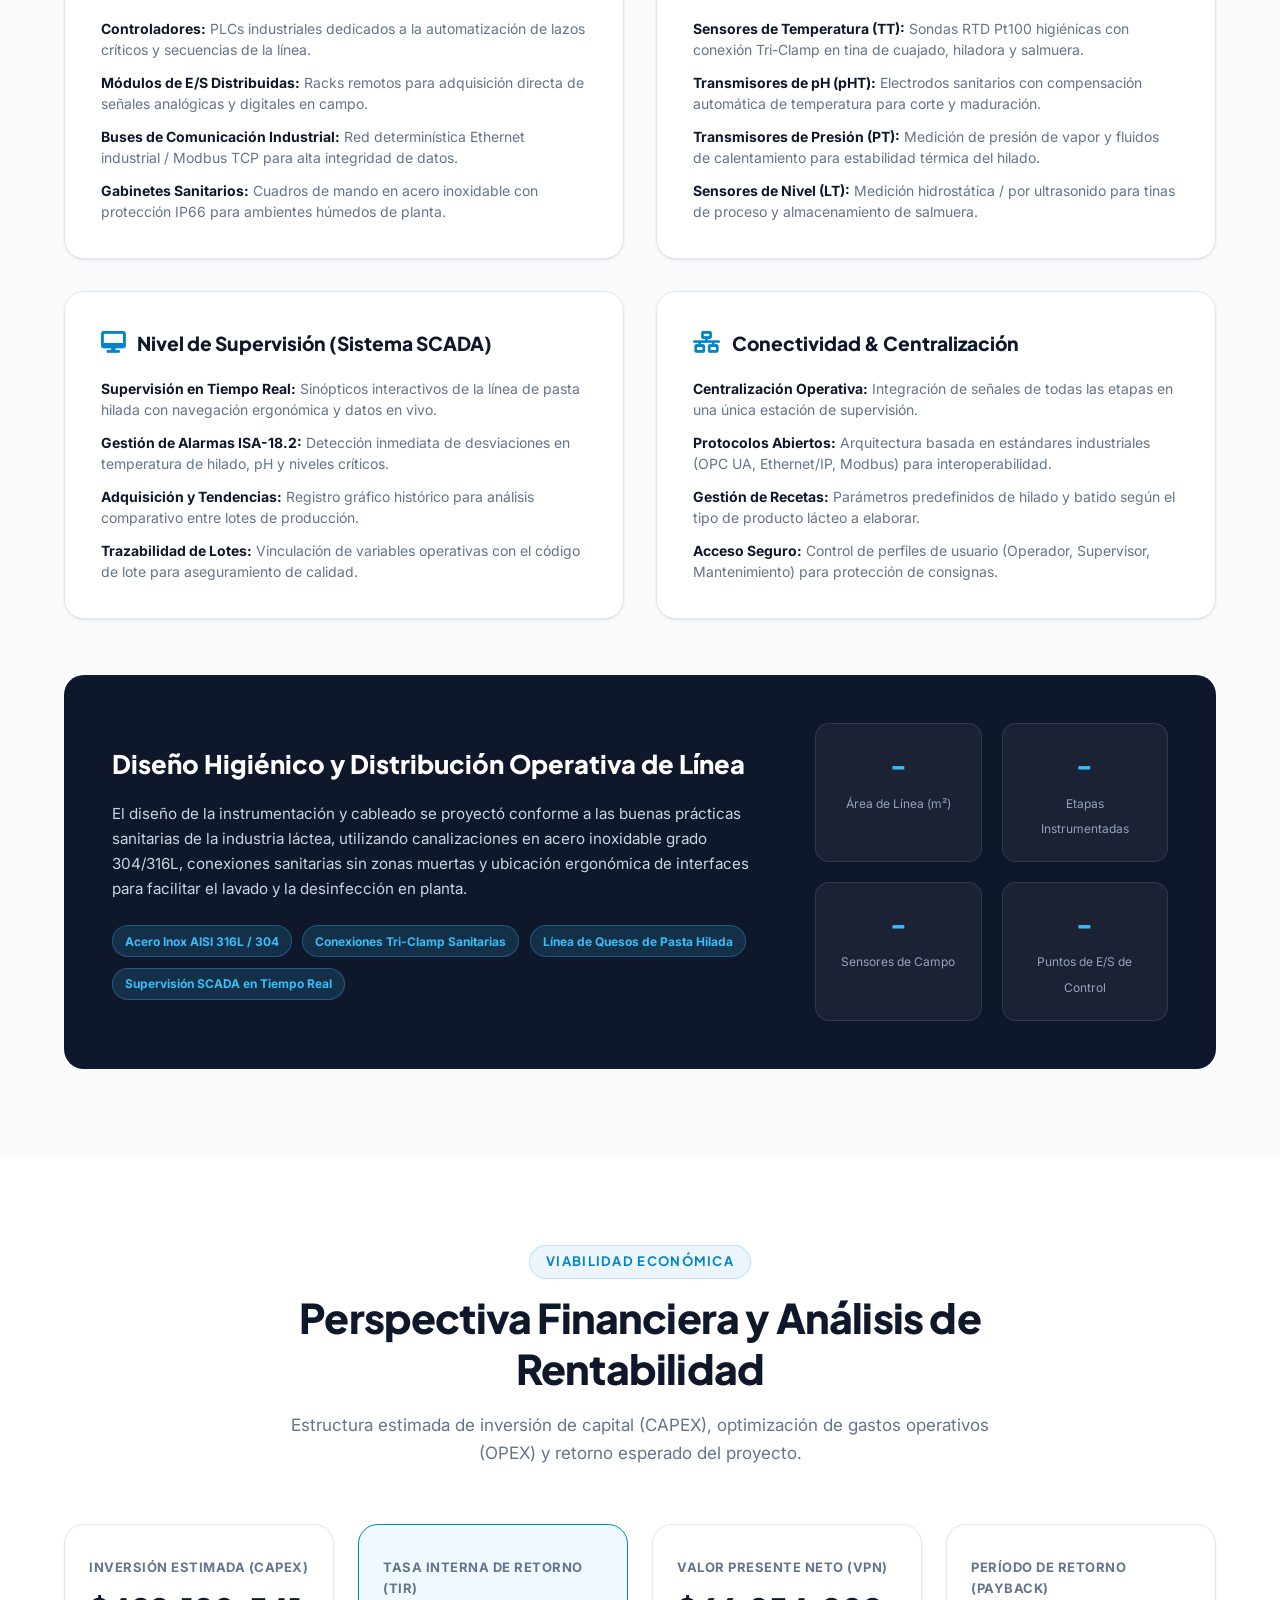
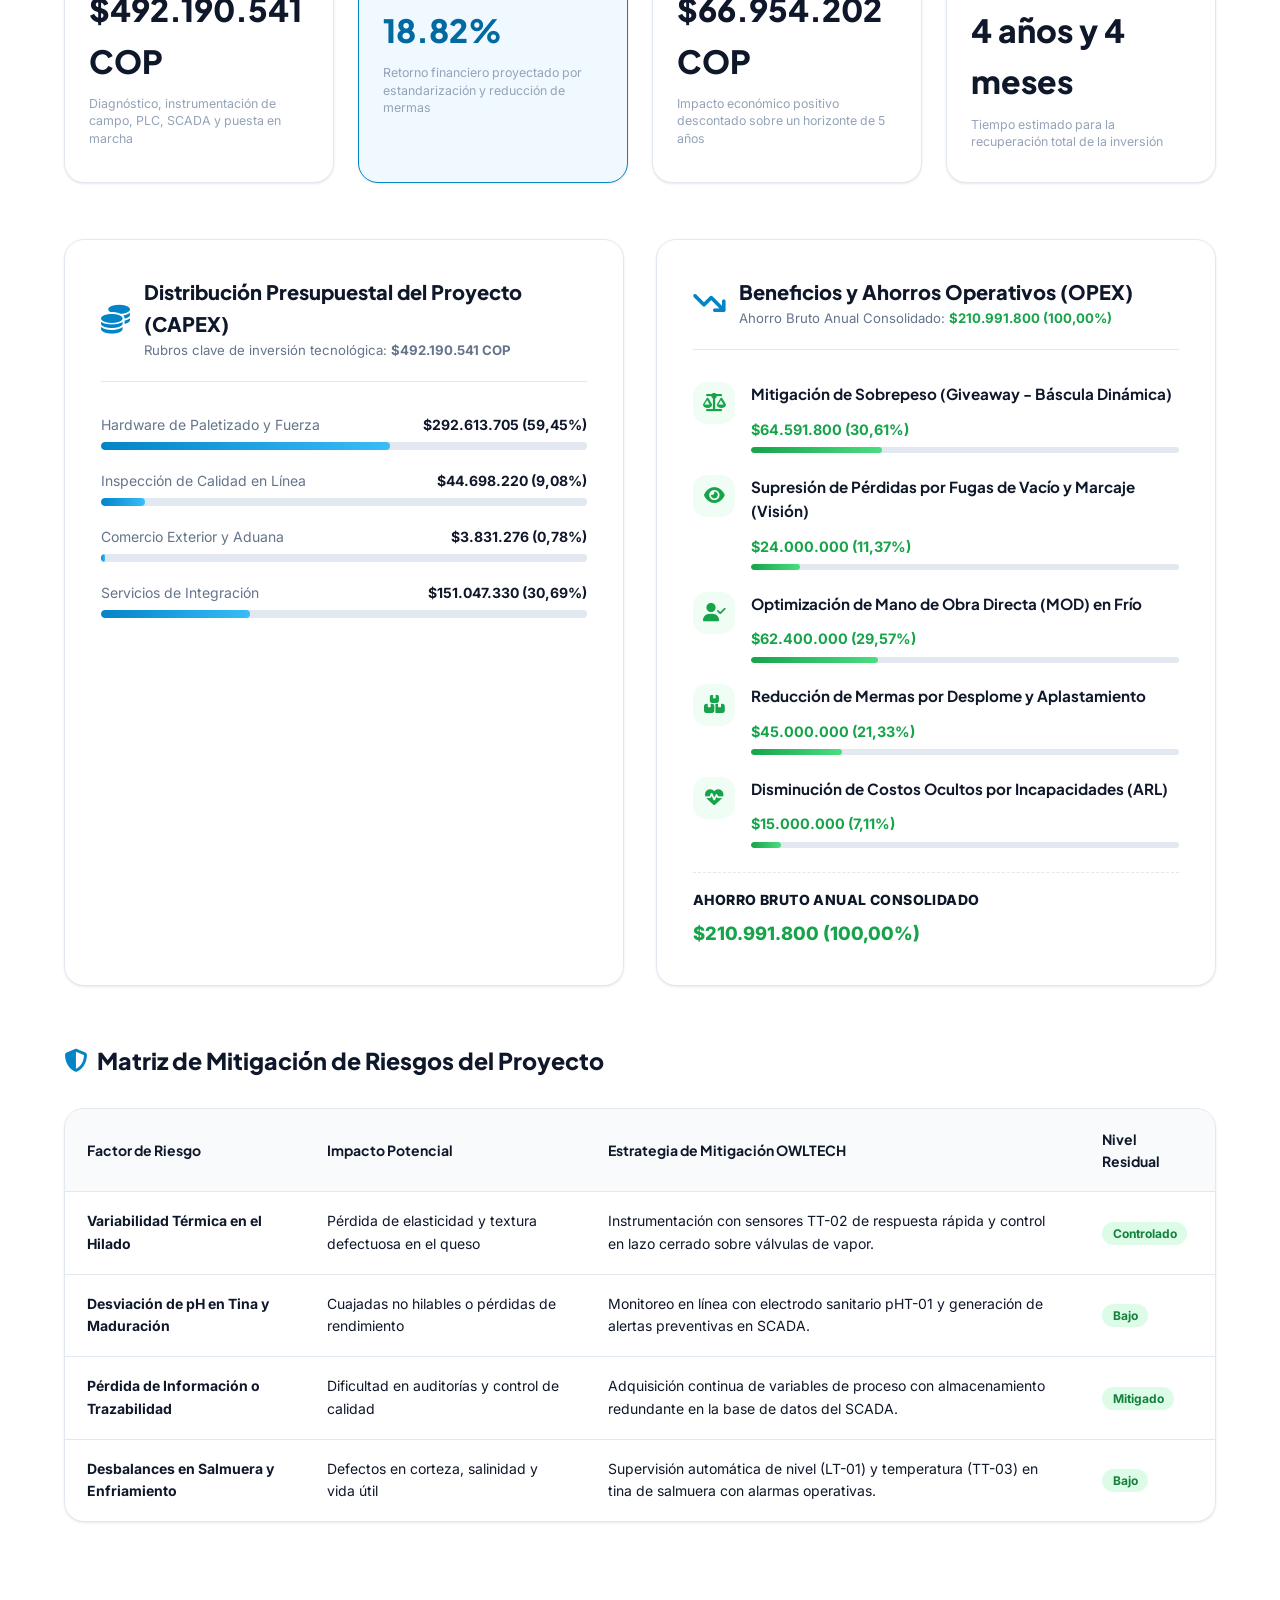
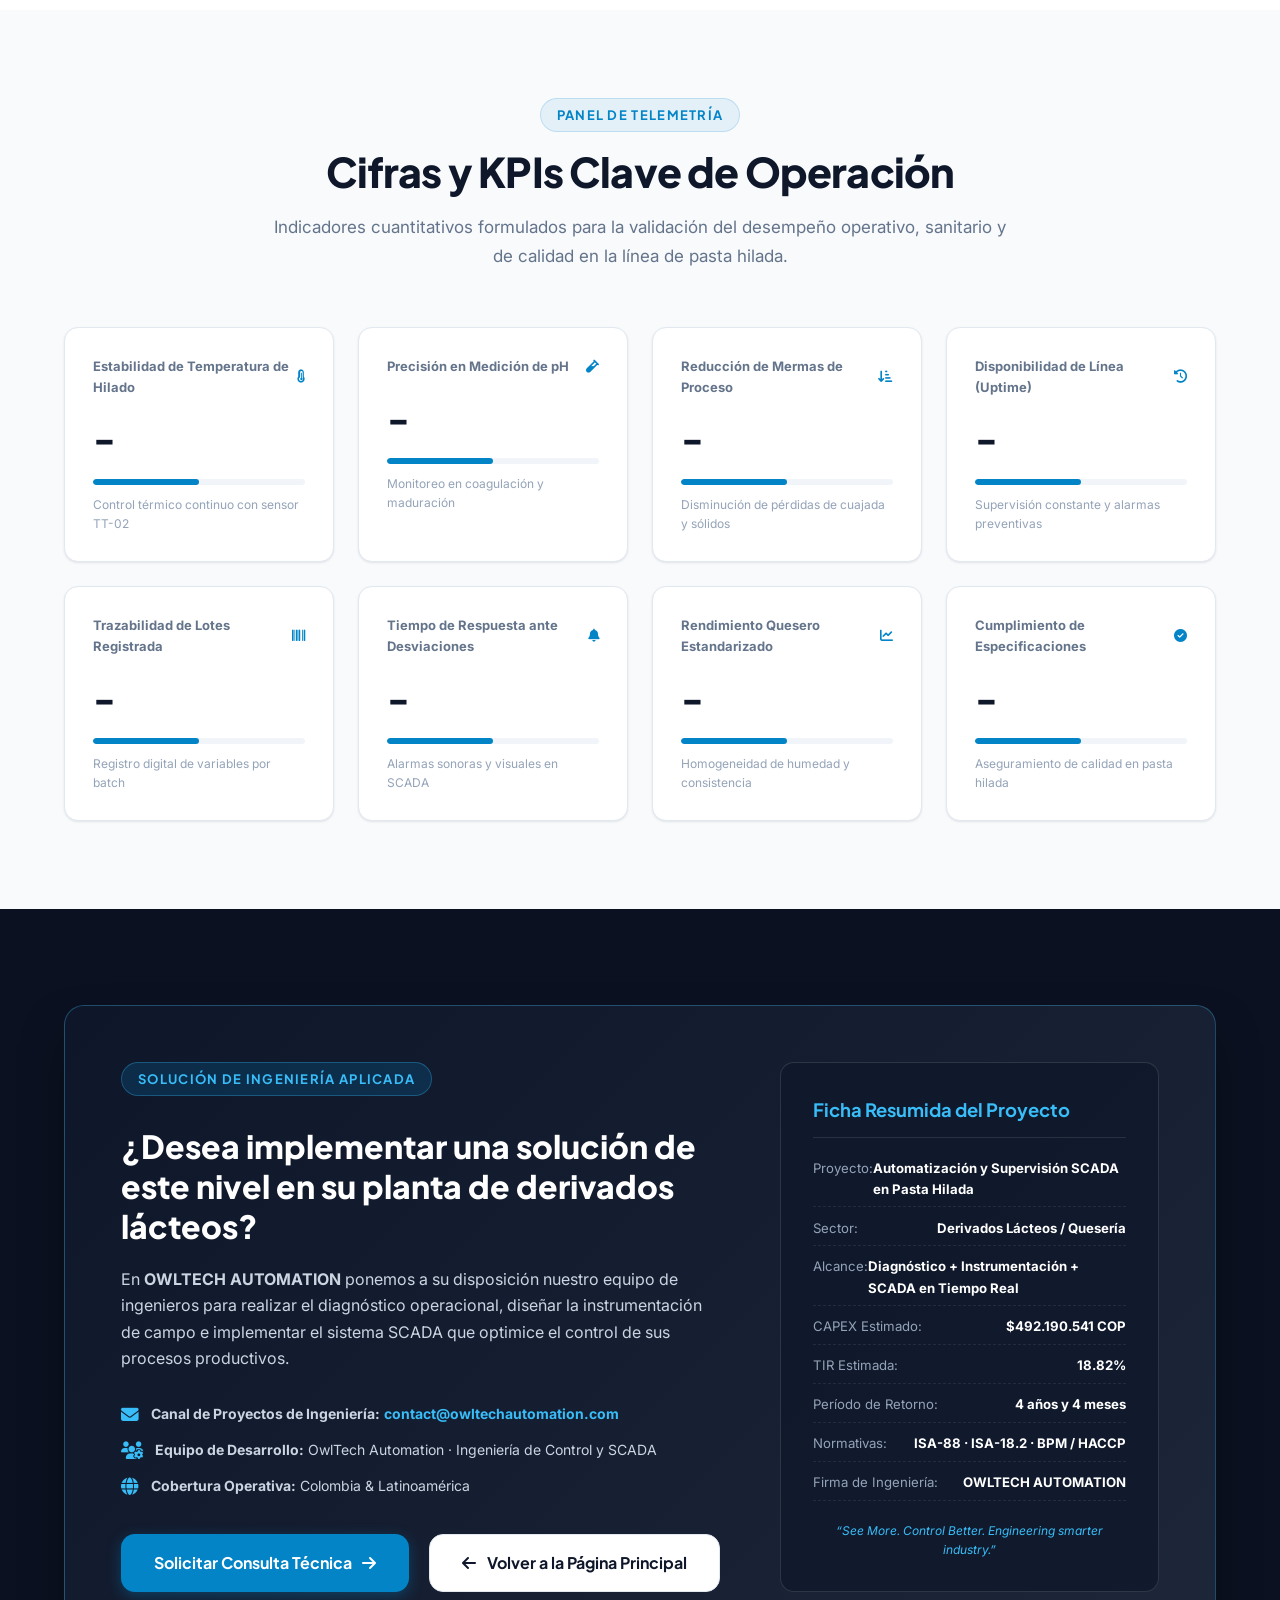
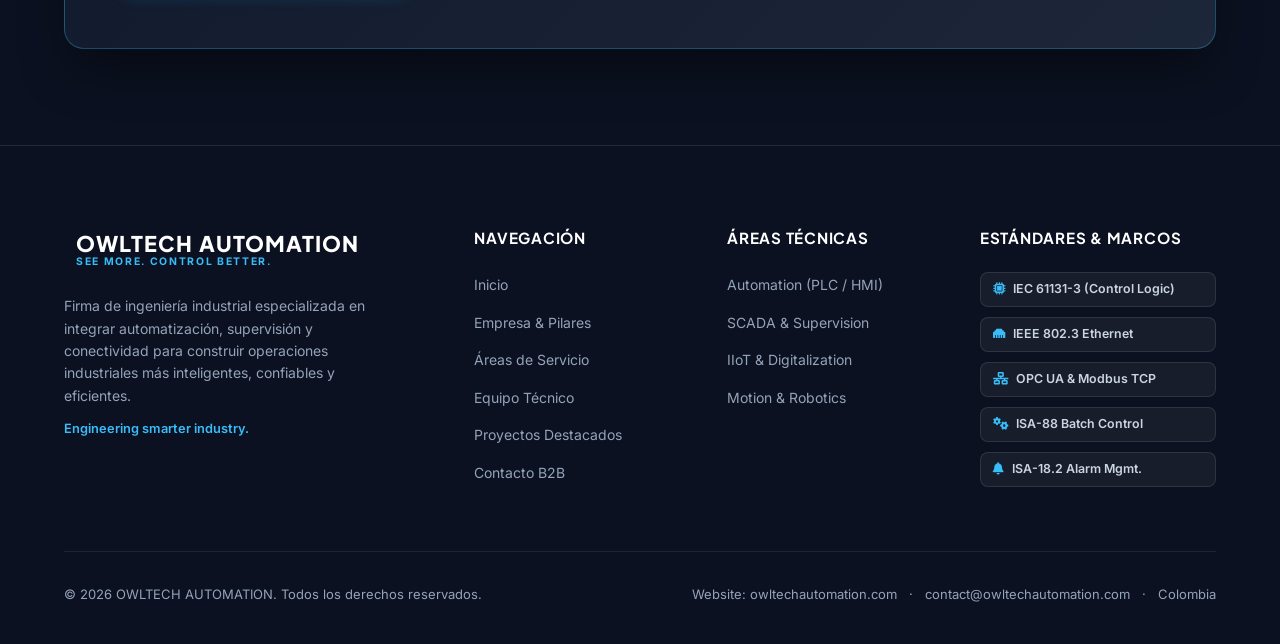
==== commit f8971230: "feat: actualizar beneficios y ahorros operativos OPEX anuales con desglose detallado" ====
--- a/proyecto-lactea-40.html
+++ b/proyecto-lactea-40.html
@@ -488,42 +488,81 @@
               <i class="fa-solid fa-arrow-trend-down"></i>
               <div>
                 <h4>Beneficios y Ahorros Operativos (OPEX)</h4>
-                <p>Impacto económico anual estimado: <strong>-</strong></p>
+                <p>Ahorro Bruto Anual Consolidado: <strong style="color: #16a34a;">$210.991.800 (100,00%)</strong></p>
               </div>
             </div>
 
             <div class="opex-savings-list">
               <div class="opex-item">
-                <div class="opex-icon"><i class="fa-solid fa-temperature-half"></i></div>
-                <div class="opex-text">
-                  <h5>Control Térmico y Ahorro de Vapor</h5>
-                  <p>La regulación precisa de temperatura en el hilado optimiza el consumo de vapor y energía térmica: <strong>-</strong>.</p>
+                <div class="opex-icon"><i class="fa-solid fa-scale-balanced"></i></div>
+                <div class="opex-text" style="width: 100%;">
+                  <div style="display: flex; justify-content: space-between; align-items: baseline; gap: 0.5rem; flex-wrap: wrap;">
+                    <h5>Mitigación de Sobrepeso (Giveaway - Báscula Dinámica)</h5>
+                    <strong style="color: #16a34a; font-size: 0.9rem;">$64.591.800 (30,61%)</strong>
+                  </div>
+                  <div class="budget-bar" style="margin-top: 0.4rem; height: 6px;">
+                    <div class="budget-fill" style="width: 30.61%; background: linear-gradient(90deg, #16a34a, #4ade80);"></div>
+                  </div>
                 </div>
               </div>
 
               <div class="opex-item">
-                <div class="opex-icon"><i class="fa-solid fa-cheese"></i></div>
-                <div class="opex-text">
-                  <h5>Disminución de Mermas de Materia Prima</h5>
-                  <p>El corte exacto de cuajada y el punto óptimo de hilado evitan pérdidas de caseína y grasa en suero: <strong>-</strong>.</p>
+                <div class="opex-icon"><i class="fa-solid fa-eye"></i></div>
+                <div class="opex-text" style="width: 100%;">
+                  <div style="display: flex; justify-content: space-between; align-items: baseline; gap: 0.5rem; flex-wrap: wrap;">
+                    <h5>Supresión de Pérdidas por Fugas de Vacío y Marcaje (Visión)</h5>
+                    <strong style="color: #16a34a; font-size: 0.9rem;">$24.000.000 (11,37%)</strong>
+                  </div>
+                  <div class="budget-bar" style="margin-top: 0.4rem; height: 6px;">
+                    <div class="budget-fill" style="width: 11.37%; background: linear-gradient(90deg, #16a34a, #4ade80);"></div>
+                  </div>
                 </div>
               </div>
 
               <div class="opex-item">
-                <div class="opex-icon"><i class="fa-solid fa-repeat"></i></div>
-                <div class="opex-text">
-                  <h5>Reducción de Reprocesos y Lotes No Conformes</h5>
-                  <p>La trazabilidad y supervisión en tiempo real previenen desviaciones de acidez y textura en el producto final: <strong>-</strong>.</p>
+                <div class="opex-icon"><i class="fa-solid fa-user-check"></i></div>
+                <div class="opex-text" style="width: 100%;">
+                  <div style="display: flex; justify-content: space-between; align-items: baseline; gap: 0.5rem; flex-wrap: wrap;">
+                    <h5>Optimización de Mano de Obra Directa (MOD) en Frío</h5>
+                    <strong style="color: #16a34a; font-size: 0.9rem;">$62.400.000 (29,57%)</strong>
+                  </div>
+                  <div class="budget-bar" style="margin-top: 0.4rem; height: 6px;">
+                    <div class="budget-fill" style="width: 29.57%; background: linear-gradient(90deg, #16a34a, #4ade80);"></div>
+                  </div>
                 </div>
               </div>
 
               <div class="opex-item">
-                <div class="opex-icon"><i class="fa-solid fa-clock"></i></div>
-                <div class="opex-text">
-                  <h5>Optimización de Tiempos de Ciclo</h5>
-                  <p>La estandarización de las fases del proceso disminuye tiempos muertos y mejora el rendimiento horario: <strong>-</strong>.</p>
-                </div>
-              </div>
+                <div class="opex-icon"><i class="fa-solid fa-boxes-stacked"></i></div>
+                <div class="opex-text" style="width: 100%;">
+                  <div style="display: flex; justify-content: space-between; align-items: baseline; gap: 0.5rem; flex-wrap: wrap;">
+                    <h5>Reducción de Mermas por Desplome y Aplastamiento</h5>
+                    <strong style="color: #16a34a; font-size: 0.9rem;">$45.000.000 (21,33%)</strong>
+                  </div>
+                  <div class="budget-bar" style="margin-top: 0.4rem; height: 6px;">
+                    <div class="budget-fill" style="width: 21.33%; background: linear-gradient(90deg, #16a34a, #4ade80);"></div>
+                  </div>
+                </div>
+              </div>
+
+              <div class="opex-item">
+                <div class="opex-icon"><i class="fa-solid fa-heart-pulse"></i></div>
+                <div class="opex-text" style="width: 100%;">
+                  <div style="display: flex; justify-content: space-between; align-items: baseline; gap: 0.5rem; flex-wrap: wrap;">
+                    <h5>Disminución de Costos Ocultos por Incapacidades (ARL)</h5>
+                    <strong style="color: #16a34a; font-size: 0.9rem;">$15.000.000 (7,11%)</strong>
+                  </div>
+                  <div class="budget-bar" style="margin-top: 0.4rem; height: 6px;">
+                    <div class="budget-fill" style="width: 7.11%; background: linear-gradient(90deg, #16a34a, #4ade80);"></div>
+                  </div>
+                </div>
+              </div>
+            </div>
+
+            <!-- Total Consolidado OPEX -->
+            <div style="margin-top: 1.5rem; padding-top: 1rem; border-top: 1px dashed var(--color-border); display: flex; justify-content: space-between; align-items: center; flex-wrap: wrap; gap: 0.5rem;">
+              <span style="font-weight: 800; font-size: 0.875rem; text-transform: uppercase; color: var(--color-dark); letter-spacing: 0.03em;">Ahorro Bruto Anual Consolidado</span>
+              <strong style="font-size: 1.15rem; font-weight: 800; color: #16a34a;">$210.991.800 (100,00%)</strong>
             </div>
           </div>
 
